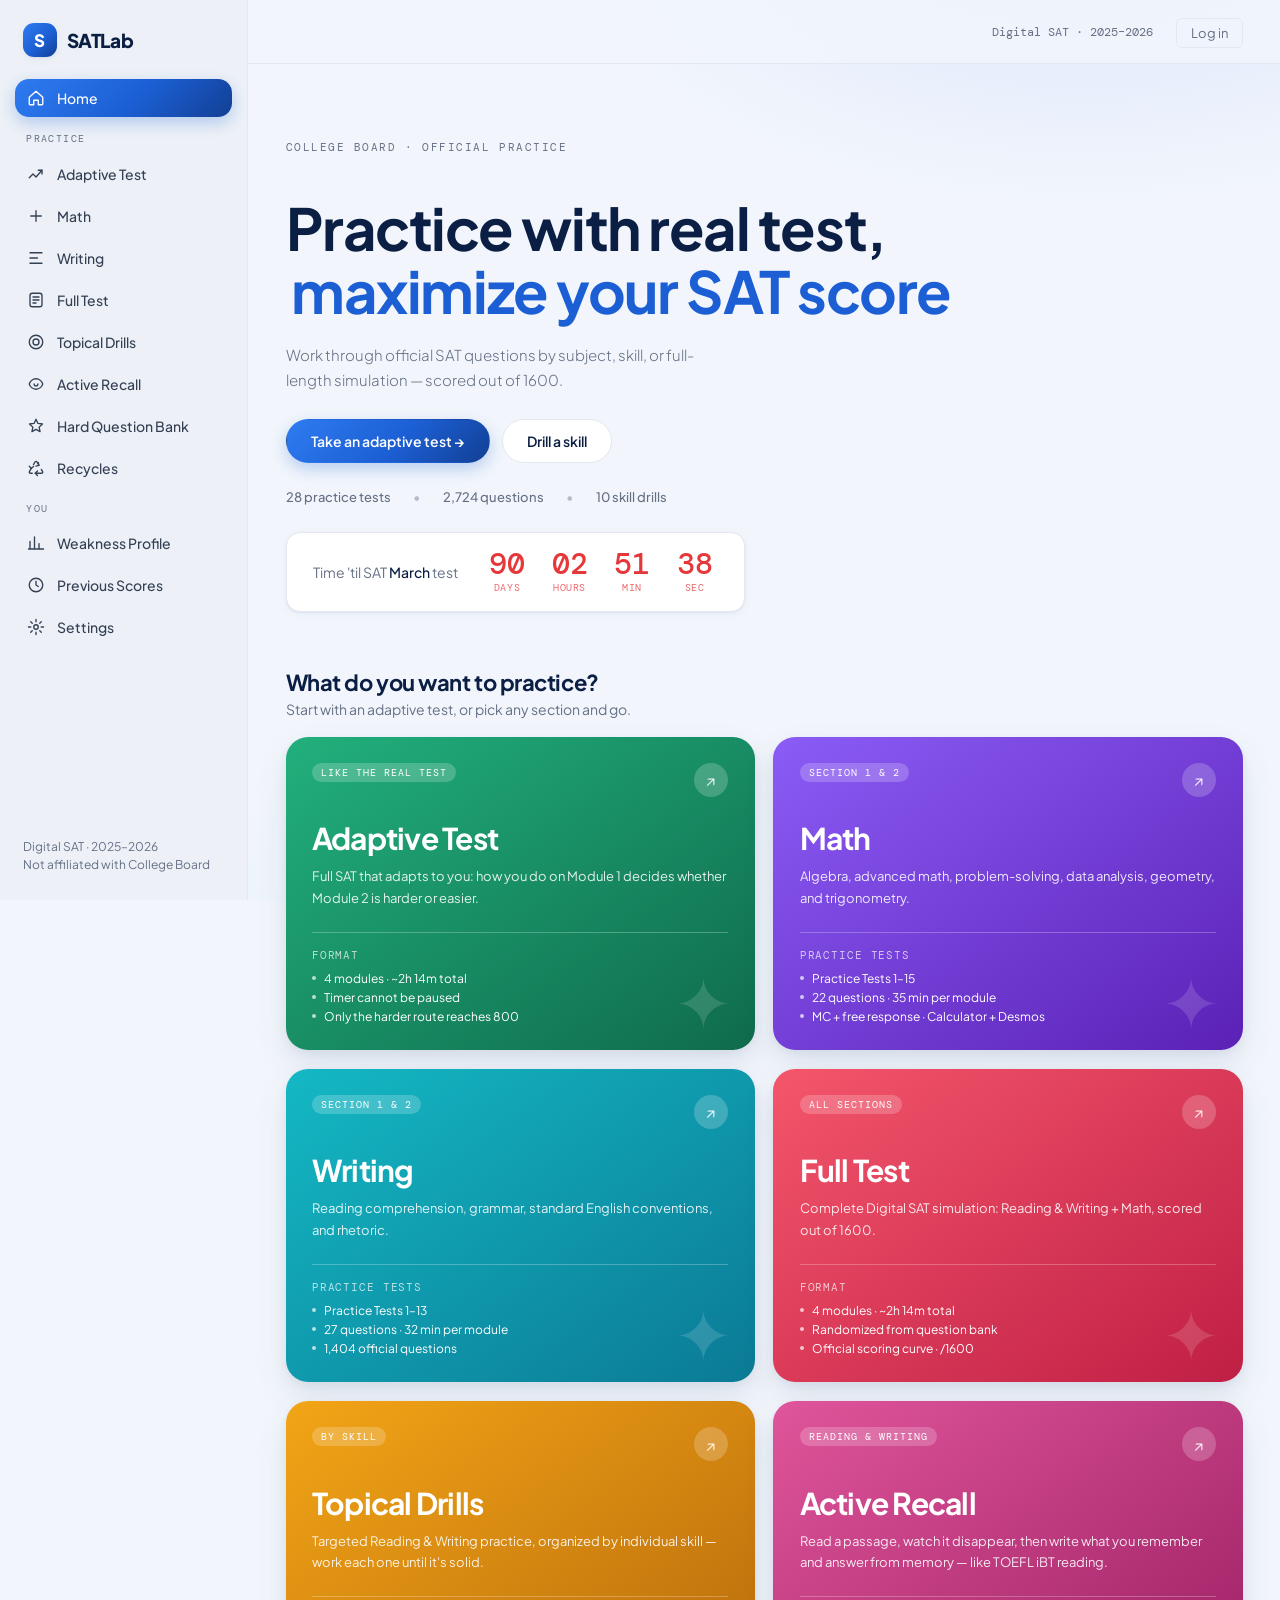
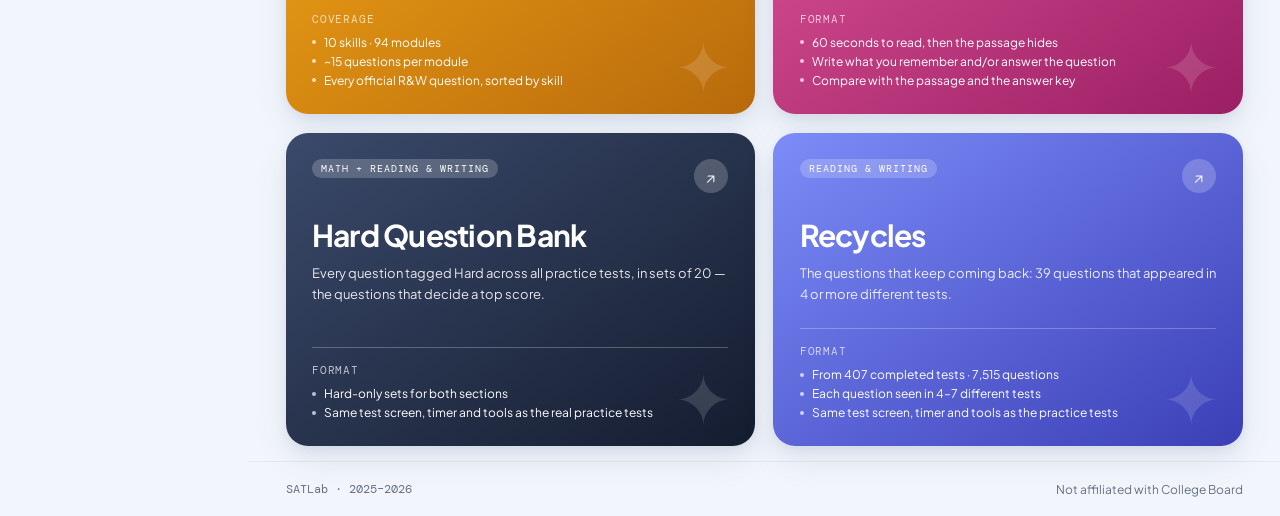
==== index.html @ c84bef6d "Repair damaged Reading & Writing questions in the question banks An audit of all 1,404 questions in " ====
<!DOCTYPE html>
<html lang="en">
<head>
  <meta charset="UTF-8" />
  <script>(function(){try{var t=localStorage.getItem('sat-theme');if(t==='dark')document.documentElement.setAttribute('data-theme','dark');}catch(e){}})();</script>
  <!-- Google tag (gtag.js) -->
  <script async src="https://www.googletagmanager.com/gtag/js?id=G-TMX8HFTQVZ"></script>
  <script>
    window.dataLayer = window.dataLayer || [];
    function gtag(){dataLayer.push(arguments);}
    gtag('js', new Date());
    gtag('config', 'G-TMX8HFTQVZ');
  </script>
  <meta name="viewport" content="width=device-width, initial-scale=1.0" />
  <title>SATLab</title>
  <link rel="preconnect" href="https://fonts.googleapis.com" />
  <link href="https://fonts.googleapis.com/css2?family=Source+Serif+4:opsz,wght@8..60,300;400&family=DM+Mono:wght@400;500&family=DM+Sans:wght@300;400;500&display=swap" rel="stylesheet" />
  <style>
    *, *::before, *::after { box-sizing: border-box; margin: 0; padding: 0; }
    :root { --black:#111111; --gray-dark:#3A3A3A; --gray-mid:#767676; --gray-light:#C4C4C4; --gray-border:#DCDCDC; --gray-bg:#F5F5F5; --white:#f2f2f2; }
    :root[data-theme="dark"] { --black:#EDEDED; --gray-dark:#C7C7C7; --gray-mid:#9A9A9A; --gray-light:#5A5A5A; --gray-border:#333333; --gray-bg:#1B1B1B; --white:#121212; }
    html, body { font-family:'DM Sans',sans-serif; background:var(--white); color:var(--black); min-height:100vh; font-size:15px; -webkit-font-smoothing:antialiased; transition:background .2s ease,color .2s ease; }
    .page { display:none; min-height:100vh; flex-direction:column; }
    .page.active { display:flex; animation:fadeIn .22s ease; }
    @keyframes fadeIn { from{opacity:0;transform:translateY(7px)} to{opacity:1;transform:translateY(0)} }

    .site-header { display:flex; align-items:center; justify-content:space-between; padding:0 2.5rem; height:56px; border-bottom:1px solid var(--gray-border); background:var(--white); position:sticky; top:0; z-index:100; }
    .logo { font-family:'DM Mono',monospace; font-size:14px; font-weight:500; letter-spacing:.06em; color:var(--black); text-transform:uppercase; cursor:pointer; }
    .hdr-right { display:flex; align-items:center; gap:1.5rem; }
    .breadcrumb { font-size:13px; color:var(--gray-mid); display:flex; align-items:center; gap:8px; }
    .breadcrumb .sep { color:var(--gray-light); }
    .breadcrumb .crumb { cursor:pointer; transition:color .15s; }
    .breadcrumb .crumb:hover { color:var(--black); }
    .breadcrumb .cur { color:var(--black); font-weight:500; }
    .back-btn { font-size:13px; color:var(--gray-mid); background:none; border:1px solid var(--gray-border); border-radius:6px; padding:6px 14px; cursor:pointer; font-family:'DM Sans',sans-serif; transition:color .15s,border-color .15s; }
    .back-btn:hover { color:var(--black); border-color:var(--black); }
    .settings-btn { width:32px; height:32px; display:flex; align-items:center; justify-content:center; background:none; border:1px solid var(--gray-border); border-radius:6px; cursor:pointer; color:var(--gray-mid); transition:color .15s,border-color .15s; padding:0; }
    .settings-btn:hover { color:var(--black); border-color:var(--black); }
    .settings-btn svg { width:16px; height:16px; display:block; }

    .home-hero { padding:5rem 2.5rem 4rem; max-width:860px; margin:0 auto; width:100%; }
    .hero-label { font-family:'DM Mono',monospace; font-size:11px; letter-spacing:.14em; text-transform:uppercase; color:var(--gray-mid); margin-bottom:1.5rem; }
    .hero-title { font-family:'Source Serif 4',serif; font-size:clamp(38px,5vw,58px); font-weight:300; line-height:1.12; color:var(--black); margin-bottom:1.25rem; }
    .hero-sub { font-size:15px; color:var(--gray-mid); max-width:420px; line-height:1.7; font-weight:300; }
    .countdown-widget { display:inline-flex; align-items:center; gap:1.5rem; margin-top:1.5rem; padding:.9rem 1.5rem; border:1px solid var(--gray-border); border-radius:8px; background:var(--gray-bg); flex-wrap:wrap; }
    .countdown-label { font-size:13px; color:var(--gray-mid); }
    .countdown-label strong { color:var(--black); font-weight:500; }
    .countdown-nums { display:flex; gap:1.1rem; font-family:'DM Mono',monospace; }
    .countdown-unit { text-align:center; min-width:34px; }
    .countdown-unit .val { font-size:22px; font-weight:500; color:var(--black); line-height:1; }
    .countdown-unit .lbl { font-size:9px; color:var(--gray-mid); text-transform:uppercase; letter-spacing:.06em; margin-top:2px; }
    @media (max-width:600px) {
      .countdown-widget { gap:1rem; padding:.75rem 1rem; }
      .countdown-nums { gap:.7rem; }
      .countdown-unit .val { font-size:18px; }
    }

    /* ── Practice recommendation pop-up ── */
    .reco-popup {
      position: fixed; bottom: 1.5rem; right: 1.5rem; max-width: 320px;
      background: var(--white); border: 1px solid var(--gray-border); border-radius: 10px;
      box-shadow: 0 8px 28px rgba(0,0,0,0.14); padding: 1.1rem 1.2rem 1.15rem;
      z-index: 500; opacity: 0; transform: translateY(16px); pointer-events: none;
      transition: opacity .25s ease, transform .25s ease;
    }
    .reco-popup.show { opacity: 1; transform: translateY(0); pointer-events: auto; }
    .reco-top { display: flex; align-items: flex-start; justify-content: space-between; gap: .5rem; margin-bottom: .6rem; }
    .reco-eyebrow { font-family: 'DM Mono', monospace; font-size: 10px; letter-spacing: .08em; text-transform: uppercase; color: var(--black); font-weight: 500; }
    .reco-close { background: none; border: none; color: var(--gray-mid); font-size: 16px; cursor: pointer; line-height: 1; padding: 2px; margin: -2px -2px 0 0; }
    .reco-close:hover { color: var(--black); }
    .reco-skill { font-size: 15px; font-weight: 500; color: var(--black); margin-bottom: .3rem; }
    .reco-reason { font-size: 12.5px; color: var(--gray-mid); line-height: 1.55; margin-bottom: .9rem; }
    .reco-cta { display: inline-block; width: 100%; text-align: center; background: var(--black); color: #fff; text-decoration: none; font-size: 13px; font-weight: 500; padding: 8px 0; border-radius: 6px; transition: background .15s; }
    .reco-cta:hover { background: var(--gray-dark); }
    @media (max-width: 600px) {
      .reco-popup { left: 1rem; right: 1rem; bottom: 1rem; max-width: none; }
    }
    .divider { border:none; border-top:1px solid var(--gray-border); margin:0 2.5rem; }
    .subject-row { max-width:860px; margin:0 auto; width:100%; padding:3rem 2.5rem; display:grid; grid-template-columns:1fr 1fr; gap:1.5rem; }
    .subject-card { border:1px solid var(--gray-border); border-radius:4px; padding:2rem 1.75rem; cursor:pointer; transition:border-color .2s,background .2s,transform .2s; }
    .subject-card:hover { border-color:var(--black); background:var(--gray-bg); transform:translateY(-2px); }
    .card-top { display:flex; align-items:flex-start; justify-content:space-between; margin-bottom:1.5rem; }
    .card-tag { font-family:'DM Mono',monospace; font-size:10px; letter-spacing:.1em; text-transform:uppercase; color:var(--gray-mid); border:1px solid var(--gray-border); border-radius:2px; padding:3px 9px; }
    .card-arrow { font-size:18px; color:var(--gray-light); transition:color .2s,transform .2s; }
    .subject-card:hover .card-arrow { color:var(--black); transform:translate(2px,-2px); }
    .card-title { font-family:'Source Serif 4',serif; font-size:28px; font-weight:400; color:var(--black); margin-bottom:.6rem; }
    .card-desc { font-size:13px; color:var(--gray-mid); line-height:1.65; margin-bottom:1.5rem; font-weight:300; }
    .card-tests { border-top:1px solid var(--gray-border); padding-top:1rem; }
    .card-tests-lbl { font-size:11px; color:var(--gray-mid); text-transform:uppercase; letter-spacing:.08em; margin-bottom:.6rem; font-family:'DM Mono',monospace; }
    .card-test-list { display:flex; flex-direction:column; gap:4px; }
    .card-test-item { font-size:12px; color:var(--gray-dark); display:flex; align-items:center; gap:8px; }
    .card-test-item::before { content:''; display:block; width:4px; height:4px; border-radius:50%; background:var(--gray-light); flex-shrink:0; }
    .home-stats { max-width:860px; margin:0 auto; width:100%; padding:2rem 2.5rem 4rem; display:flex; gap:3rem; flex-wrap:wrap; }
    .stat-item { display:flex; flex-direction:column; gap:3px; }
    .stat-num { font-family:'Source Serif 4',serif; font-size:28px; font-weight:300; }
    .stat-lbl { font-size:12px; color:var(--gray-mid); font-family:'DM Mono',monospace; text-transform:uppercase; letter-spacing:.06em; }

    .subj-hero { padding:3rem 2.5rem 2.5rem; max-width:860px; margin:0 auto; width:100%; border-bottom:1px solid var(--gray-border); }
    .subj-label { font-family:'DM Mono',monospace; font-size:11px; letter-spacing:.14em; text-transform:uppercase; color:var(--gray-mid); margin-bottom:.75rem; }
    .subj-title { font-family:'Source Serif 4',serif; font-size:42px; font-weight:300; color:var(--black); margin-bottom:.5rem; }
    .subj-meta { font-size:13px; color:var(--gray-mid); font-weight:300; }
    .tests-section { max-width:860px; margin:0 auto; width:100%; padding:2.5rem; flex:1; }
    .sec-label { font-family:'DM Mono',monospace; font-size:11px; letter-spacing:.12em; text-transform:uppercase; color:var(--gray-mid); margin-bottom:1.25rem; display:flex; align-items:center; gap:12px; }
    .sec-label::after { content:''; flex:1; height:1px; background:var(--gray-border); }
    .tests-list { display:flex; flex-direction:column; }
    .test-row { display:flex; align-items:center; padding:1.1rem 0; border-bottom:1px solid var(--gray-border); cursor:pointer; transition:background .15s,padding .15s; }
    .test-row:first-child { border-top:1px solid var(--gray-border); }
    .test-row:hover { background:var(--gray-bg); padding-left:12px; padding-right:12px; margin:0 -12px; }
    .test-row.disabled { cursor:default; opacity:.6; }
    .test-row.disabled:hover { background:none; padding-left:0; padding-right:0; margin:0; }
    .test-idx { font-family:'DM Mono',monospace; font-size:11px; color:var(--gray-light); width:36px; flex-shrink:0; }
    .test-info { flex:1; }
    .test-name { font-size:15px; font-weight:500; color:var(--black); margin-bottom:2px; }
    .test-name.muted { color:var(--gray-mid); }
    .test-detail { font-size:12px; color:var(--gray-mid); font-weight:300; }
    .test-right { display:flex; align-items:center; gap:1.5rem; }
    .badge { font-family:'DM Mono',monospace; font-size:10px; letter-spacing:.08em; text-transform:uppercase; padding:3px 9px; border-radius:2px; border:1px solid; white-space:nowrap; }
    .badge-avail { border-color:var(--black); color:var(--black); }
    .badge-soon { border-color:var(--gray-border); color:var(--gray-mid); }
    .test-arrow { color:var(--gray-light); font-size:16px; transition:color .15s,transform .15s; }
    .test-row:hover .test-arrow { color:var(--black); transform:translateX(3px); }

    .mod-hero { padding:3rem 2.5rem 2.5rem; max-width:860px; margin:0 auto; width:100%; border-bottom:1px solid var(--gray-border); }
    .mod-hero-label { font-family:'DM Mono',monospace; font-size:11px; letter-spacing:.14em; text-transform:uppercase; color:var(--gray-mid); margin-bottom:.5rem; }
    .mod-hero-title { font-family:'Source Serif 4',serif; font-size:36px; font-weight:300; margin-bottom:.4rem; }
    .mod-hero-sub { font-size:13px; color:var(--gray-mid); font-weight:300; }
    .mod-section { max-width:860px; margin:0 auto; width:100%; padding:2.5rem; flex:1; }
    .mod-group-label { font-family:'DM Mono',monospace; font-size:11px; letter-spacing:.12em; text-transform:uppercase; color:var(--gray-mid); margin-bottom:1rem; display:flex; align-items:center; gap:12px; }
    .mod-group-label::after { content:''; flex:1; height:1px; background:var(--gray-border); }
    .mod-grid { display:grid; grid-template-columns:1fr 1fr; gap:1rem; margin-bottom:2.5rem; }
    .mod-card { border:1px solid var(--gray-border); border-radius:4px; padding:1.5rem; cursor:pointer; transition:border-color .2s,background .2s,transform .15s; display:flex; flex-direction:column; gap:.75rem; }
    .mod-card:hover { border-color:var(--black); background:var(--gray-bg); transform:translateY(-2px); }
    .mod-card-top { display:flex; align-items:center; justify-content:space-between; }
    .mod-tag { font-family:'DM Mono',monospace; font-size:10px; letter-spacing:.1em; text-transform:uppercase; color:var(--gray-mid); border:1px solid var(--gray-border); border-radius:2px; padding:2px 8px; }
    .mod-arrow { color:var(--gray-light); font-size:16px; transition:color .2s,transform .2s; }
    .mod-card:hover .mod-arrow { color:var(--black); transform:translate(2px,-2px); }
    .mod-card-name { font-family:'Source Serif 4',serif; font-size:20px; font-weight:400; }
    .mod-card-detail { font-size:12px; color:var(--gray-mid); font-weight:300; }
    .chips { display:flex; flex-wrap:wrap; gap:4px; }
    .chip { font-size:10px; font-family:'DM Mono',monospace; color:var(--gray-mid); border:1px solid var(--gray-border); border-radius:2px; padding:2px 6px; }

    .site-footer { border-top:1px solid var(--gray-border); padding:1.25rem 2.5rem; display:flex; align-items:center; justify-content:space-between; margin-top:auto; }
    .footer-copy { font-size:12px; color:var(--gray-light); font-family:'DM Mono',monospace; }
    .footer-note { font-size:12px; color:var(--gray-mid); }

    @media (max-width:600px) {
      .subject-row, .mod-grid { grid-template-columns:1fr; }
      .site-header,.home-hero,.subj-hero,.tests-section,.home-stats,.mod-hero,.mod-section { padding-left:1.25rem; padding-right:1.25rem; }
      .divider { margin:0 1.25rem; }
      .breadcrumb { display:none; }
    }
    /* Hard Question Bank section */
    .hb-stats { display:flex; gap:10px; flex-wrap:wrap; margin-top:1.25rem; }
    .hb-stats span { font-size:13px; padding:7px 14px; border-radius:999px; background:var(--card); border:1px solid var(--gray-border); }
    .hb-stats b { color:#e5383b; }
    #hard a.test-row { text-decoration:none; color:inherit; }
    #hard .sec-label, #recall .sec-label, #recycles .sec-label { margin-top:1.75rem; }
    #recycles .sec-label:first-child { margin-top:0; }
    .rc-count { font-family:'DM Mono',monospace; font-size:11px; padding:3px 10px; border-radius:999px; background:var(--gold-soft); color:var(--gold-deep); white-space:nowrap; }
    #recall .sec-label:first-child { margin-top:0; }
    #hard .sec-label:first-child { margin-top:0; }
    .hb-fade { animation:fadeIn .22s ease; }
    .badge-hard { font-family:'DM Mono',monospace; font-size:10px; letter-spacing:.08em; text-transform:uppercase; padding:3px 10px; border-radius:999px; background:rgba(229,56,59,.12); color:#c1272d; white-space:nowrap; }
    .hb-chips { display:flex; flex-wrap:wrap; gap:8px; margin:-.25rem 0 1rem; }
    .hb-chip { font:500 13px 'Plus Jakarta Sans',sans-serif; padding:7px 14px; border-radius:999px; border:1px solid var(--gray-border); background:var(--card); color:var(--gray-dark); cursor:pointer; transition:all .15s; }
    .hb-chip span { font-family:'DM Mono',monospace; font-size:11px; color:var(--gray-mid); margin-left:4px; }
    .hb-chip:hover { border-color:var(--gold-2); }
    .hb-chip.on { background:var(--gold-grad); border-color:transparent; color:#fff; }
    .hb-chip.on span { color:rgba(255,255,255,.8); }
    .hb-notice { padding:1.25rem 1.5rem; border-radius:16px; background:var(--card); border:1px dashed var(--gray-border); color:var(--gray-mid); font-size:14px; line-height:1.6; }
    @media (max-width:600px) { .badge-hard { display:none; } }
  </style>
  <link href="https://fonts.googleapis.com/css2?family=Plus+Jakarta+Sans:wght@400;500;600;700;800&display=swap" rel="stylesheet" />
  <link rel="stylesheet" href="theme.css?v=4" />
  <link rel="stylesheet" href="home.css?v=3" />
</head>
<body>

<aside class="sidebar" aria-label="Main navigation">
  <div class="sb-brand" onclick="show('home')"><i>S</i>SATLab</div>
  <nav class="sb-nav">
    <button class="sb-link active" data-nav="home" onclick="show('home')"><svg viewBox="0 0 24 24"><path d="M3 11l9-8 9 8v9a1 1 0 0 1-1 1h-5v-6H9v6H4a1 1 0 0 1-1-1z"/></svg>Home</button>
    <div class="sb-label">Practice</div>
    <button class="sb-link" data-nav="adaptive" onclick="show('adaptive')"><svg viewBox="0 0 24 24"><path d="M3 17l5-5 4 4 8-9"/><path d="M15 7h5v5"/></svg>Adaptive Test</button>
    <button class="sb-link" data-nav="math" onclick="show('math')"><svg viewBox="0 0 24 24"><path d="M5 12h14M12 5v14"/></svg>Math</button>
    <button class="sb-link" data-nav="english" onclick="show('english')"><svg viewBox="0 0 24 24"><path d="M4 5h16M4 12h10M4 19h16"/></svg>Writing</button>
    <button class="sb-link" data-nav="fulltests" onclick="show('fulltests')"><svg viewBox="0 0 24 24"><rect x="4" y="3" width="16" height="18" rx="3"/><path d="M8 8h8M8 12h8M8 16h4"/></svg>Full Test</button>
    <button class="sb-link" data-nav="drills" onclick="show('drills')"><svg viewBox="0 0 24 24"><circle cx="12" cy="12" r="9"/><circle cx="12" cy="12" r="4"/></svg>Topical Drills</button>
    <button class="sb-link" data-nav="recall" onclick="show('recall')"><svg viewBox="0 0 24 24"><path d="M12 5c-4.5 0-8 3.6-9 7 1 3.4 4.5 7 9 7s8-3.6 9-7c-1-3.4-4.5-7-9-7z"/><path d="M9.5 12a2.5 2.5 0 1 0 5 0"/></svg>Active Recall</button>
    <button class="sb-link" data-nav="hard" onclick="show('hard')"><svg viewBox="0 0 24 24"><path d="M12 3l2.6 5.6 6.1.7-4.5 4.2 1.2 6L12 16.6 6.6 19.5l1.2-6L3.3 9.3l6.1-.7z"/></svg>Hard Question Bank</button>
    <button class="sb-link" data-nav="recycles" onclick="show('recycles')"><svg viewBox="0 0 24 24"><path d="M7 19H4.5a1.5 1.5 0 0 1-1.3-2.25L5.6 12.6"/><path d="M11 19h8.5a1.5 1.5 0 0 0 1.3-2.25l-1.7-2.95"/><path d="M14 16l-3 3 3 3"/><path d="M8.6 7.5 10.7 4a1.5 1.5 0 0 1 2.6 0l2.6 4.5"/><path d="M15 4.6l.9 4-4 .9"/><path d="M3 9.5l2.6 3.1 3.1-2.6"/></svg>Recycles</button>
    <div class="sb-label">You</div>
    <button class="sb-link" onclick="window.location.href='weakness.html'"><svg viewBox="0 0 24 24"><path d="M4 20V10M10 20V4M16 20v-7M22 20H2"/></svg>Weakness Profile</button>
    <button class="sb-link" onclick="window.location.href='previous-scores.html'"><svg viewBox="0 0 24 24"><circle cx="12" cy="12" r="9"/><path d="M12 7v5l3 2"/></svg>Previous Scores</button>
    <button class="sb-link" onclick="window.location.href='settings.html'"><svg viewBox="0 0 24 24"><circle cx="12" cy="12" r="3"/><path d="M12 2v3M12 19v3M2 12h3M19 12h3M5 5l2 2M17 17l2 2M19 5l-2 2M7 17l-2 2"/></svg>Settings</button>
  </nav>
  <div class="sb-foot">Digital SAT · 2025–2026<br>Not affiliated with College Board</div>
</aside>

<!-- HOME -->
<div id="home" class="page active">
  <header class="site-header">
    <div class="logo" onclick="show('home')">SATLab</div>
    <div class="hdr-right">
      <span style="font-size:12px;color:var(--gray-mid);font-family:'DM Mono',monospace">Digital SAT · 2025–2026</span>
      <span id="account-status"></span>
      <button class="back-btn" onclick="window.location.href='weakness.html'">Weakness Profile</button>
      <button class="back-btn" onclick="window.location.href='previous-scores.html'">Previous Scores</button>
      <button class="settings-btn" onclick="window.location.href='settings.html'" title="Settings" aria-label="Settings">
        <svg viewBox="0 0 24 24" fill="none" stroke="currentColor" stroke-width="1.8" stroke-linecap="round" stroke-linejoin="round"><circle cx="12" cy="12" r="3"></circle><path d="M19.4 15a1.65 1.65 0 0 0 .33 1.82l.06.06a2 2 0 1 1-2.83 2.83l-.06-.06a1.65 1.65 0 0 0-1.82-.33 1.65 1.65 0 0 0-1 1.51V21a2 2 0 0 1-4 0v-.09A1.65 1.65 0 0 0 9 19.4a1.65 1.65 0 0 0-1.82.33l-.06.06a2 2 0 1 1-2.83-2.83l.06-.06a1.65 1.65 0 0 0 .33-1.82 1.65 1.65 0 0 0-1.51-1H3a2 2 0 0 1 0-4h.09A1.65 1.65 0 0 0 4.6 9a1.65 1.65 0 0 0-.33-1.82l-.06-.06a2 2 0 1 1 2.83-2.83l.06.06A1.65 1.65 0 0 0 9 4.6a1.65 1.65 0 0 0 1-1.51V3a2 2 0 0 1 4 0v.09a1.65 1.65 0 0 0 1 1.51 1.65 1.65 0 0 0 1.82-.33l.06-.06a2 2 0 1 1 2.83 2.83l-.06.06A1.65 1.65 0 0 0 19.4 9a1.65 1.65 0 0 0 1.51 1H21a2 2 0 0 1 0 4h-.09a1.65 1.65 0 0 0-1.51 1z"></path></svg>
      </button>
    </div>
  </header>
  <div class="home-hero">
    <div class="hero-card">
      <div class="hero-copy">
        <div class="hero-label">College Board · Official Practice</div>
        <h1 class="hero-title">Practice with real test,<br><mark>maximize your SAT score</mark></h1>
        <p class="hero-sub">Work through official SAT questions by subject, skill, or full-length simulation — scored out of 1600.</p>
        <div class="hero-cta">
          <button class="btn-primary hero-btn" onclick="show('adaptive')">Take an adaptive test →</button>
          <button class="hero-btn ghost" onclick="show('drills')">Drill a skill</button>
        </div>
        <div class="hero-pills">
          <span>28 practice tests</span><span>2,724 questions</span><span>10 skill drills</span>
        </div>
      </div>
      <div class="countdown-widget" id="countdown-widget">
        <div class="countdown-label">Time 'til SAT <strong id="cd-month">—</strong> test</div>
        <div class="countdown-nums">
          <div class="countdown-unit"><div class="val" id="cd-days">--</div><div class="lbl">Days</div></div>
          <div class="countdown-unit"><div class="val" id="cd-hours">--</div><div class="lbl">Hours</div></div>
          <div class="countdown-unit"><div class="val" id="cd-mins">--</div><div class="lbl">Min</div></div>
          <div class="countdown-unit"><div class="val" id="cd-secs">--</div><div class="lbl">Sec</div></div>
        </div>
      </div>
    </div>
  </div>
  <div class="section-head"><h2>What do you want to practice?</h2><p>Start with an adaptive test, or pick any section and go.</p></div>
  <div class="subject-row">
    <div class="subject-card c-adapt" onclick="show('adaptive')">
      <div class="card-top"><div class="card-tag">Like the Real Test</div><div class="card-arrow">↗</div></div>
      <div class="card-title">Adaptive Test</div>
      <div class="card-desc">Full SAT that adapts to you: how you do on Module 1 decides whether Module 2 is harder or easier.</div>
      <div class="card-tests">
        <div class="card-tests-lbl">Format</div>
        <div class="card-test-list">
          <div class="card-test-item">4 modules · ~2h 14m total</div>
          <div class="card-test-item">Timer cannot be paused</div>
          <div class="card-test-item">Only the harder route reaches 800</div>
        </div>
      </div>
    </div>
    <div class="subject-card c-math" onclick="show('math')">
      <div class="card-top"><div class="card-tag">Section 1 &amp; 2</div><div class="card-arrow">↗</div></div>
      <div class="card-title">Math</div>
      <div class="card-desc">Algebra, advanced math, problem-solving, data analysis, geometry, and trigonometry.</div>
      <div class="card-tests">
        <div class="card-tests-lbl">Practice tests</div>
        <div class="card-test-list">
          <div class="card-test-item">Practice Tests 1–15</div>
          <div class="card-test-item">22 questions · 35 min per module</div>
          <div class="card-test-item">MC + free response · Calculator + Desmos</div>
        </div>
      </div>
    </div>
    <div class="subject-card c-eng" onclick="show('english')">
      <div class="card-top"><div class="card-tag">Section 1 &amp; 2</div><div class="card-arrow">↗</div></div>
      <div class="card-title">Writing</div>
      <div class="card-desc">Reading comprehension, grammar, standard English conventions, and rhetoric.</div>
      <div class="card-tests">
        <div class="card-tests-lbl">Practice tests</div>
        <div class="card-test-list">
          <div class="card-test-item">Practice Tests 1–13</div>
          <div class="card-test-item">27 questions · 32 min per module</div>
          <div class="card-test-item">1,404 official questions</div>
        </div>
      </div>
    </div>
    <div class="subject-card c-full" onclick="show('fulltests')">
      <div class="card-top"><div class="card-tag">All Sections</div><div class="card-arrow">↗</div></div>
      <div class="card-title">Full Test</div>
      <div class="card-desc">Complete Digital SAT simulation: Reading &amp; Writing + Math, scored out of 1600.</div>
      <div class="card-tests">
        <div class="card-tests-lbl">Format</div>
        <div class="card-test-list">
          <div class="card-test-item">4 modules · ~2h 14m total</div>
          <div class="card-test-item">Randomized from question bank</div>
          <div class="card-test-item">Official scoring curve · /1600</div>
        </div>
      </div>
    </div>
    <div class="subject-card c-drill" onclick="show('drills')">
      <div class="card-top"><div class="card-tag">By Skill</div><div class="card-arrow">↗</div></div>
      <div class="card-title">Topical Drills</div>
      <div class="card-desc">Targeted Reading &amp; Writing practice, organized by individual skill — work each one until it's solid.</div>
      <div class="card-tests">
        <div class="card-tests-lbl">Coverage</div>
        <div class="card-test-list">
          <div class="card-test-item">10 skills · 94 modules</div>
          <div class="card-test-item">~15 questions per module</div>
          <div class="card-test-item">Every official R&amp;W question, sorted by skill</div>
        </div>
      </div>
    </div>
    <div class="subject-card c-recall" onclick="show('recall')">
      <div class="card-top"><div class="card-tag">Reading &amp; Writing</div><div class="card-arrow">↗</div></div>
      <div class="card-title">Active Recall</div>
      <div class="card-desc">Read a passage, watch it disappear, then write what you remember and answer from memory — like TOEFL iBT reading.</div>
      <div class="card-tests">
        <div class="card-tests-lbl">Format</div>
        <div class="card-test-list">
          <div class="card-test-item">60 seconds to read, then the passage hides</div>
          <div class="card-test-item">Write what you remember and/or answer the question</div>
          <div class="card-test-item">Compare with the passage and the answer key</div>
        </div>
      </div>
    </div>
    <div class="subject-card c-hard" onclick="show('hard')">
      <div class="card-top"><div class="card-tag">Math + Reading &amp; Writing</div><div class="card-arrow">↗</div></div>
      <div class="card-title">Hard Question Bank</div>
      <div class="card-desc">Every question tagged Hard across all practice tests, in sets of 20 — the questions that decide a top score.</div>
      <div class="card-tests">
        <div class="card-tests-lbl">Format</div>
        <div class="card-test-list">
          <div class="card-test-item">Hard-only sets for both sections</div>
          <div class="card-test-item">Same test screen, timer and tools as the real practice tests</div>
        </div>
      </div>
    </div>
    <div class="subject-card c-recycle" onclick="show('recycles')">
      <div class="card-top"><div class="card-tag">Reading &amp; Writing</div><div class="card-arrow">↗</div></div>
      <div class="card-title">Recycles</div>
      <div class="card-desc">The questions that keep coming back: 39 questions that appeared in 4 or more different tests.</div>
      <div class="card-tests">
        <div class="card-tests-lbl">Format</div>
        <div class="card-test-list">
          <div class="card-test-item">From 407 completed tests · 7,515 questions</div>
          <div class="card-test-item">Each question seen in 4–7 different tests</div>
          <div class="card-test-item">Same test screen, timer and tools as the practice tests</div>
        </div>
      </div>
    </div>
  </div>
  <div class="home-stats">
    <div class="stat-item"><div class="stat-num">28</div><div class="stat-lbl">Practice Tests</div></div>
    <div class="stat-item"><div class="stat-num">10</div><div class="stat-lbl">Skill Drills</div></div>
    <div class="stat-item"><div class="stat-num">2,724</div><div class="stat-lbl">Total Questions</div></div>
    <div class="stat-item"><div class="stat-num">800</div><div class="stat-lbl">Max Score / Section</div></div>
  </div>
  <footer class="site-footer"><div class="footer-copy">SATLab · 2025–2026</div><div class="footer-note">Not affiliated with College Board</div></footer>
</div>

<!-- MATH -->
<div id="math" class="page">
  <header class="site-header">
    <div class="logo" onclick="show('home')">SATLab</div>
    <div class="hdr-right">
      <div class="breadcrumb"><span class="crumb" onclick="show('home')">Home</span><span class="sep">/</span><span class="cur">Math</span></div>
      <button class="back-btn" onclick="show('home')">← Back</button>
    </div>
  </header>
  <div class="subj-hero">
    <div class="subj-label">SAT · Mathematics</div>
    <div class="subj-title">Math</div>
    <div class="subj-meta">Module 1 &amp; 2 · Algebra, Advanced Math, Problem-Solving &amp; Data Analysis, Geometry &amp; Trig · 22 questions · 35 min · MC + Free Response</div>
  </div>
  <div class="tests-section">
    <div class="sec-label">Available practice tests</div>
    <div class="tests-list" id="math-list"></div>
  </div>
  <footer class="site-footer"><div class="footer-copy">SATLab · 2025–2026</div><div class="footer-note">Not affiliated with College Board</div></footer>
</div>

<!-- FULL-LENGTH TESTS -->
<div id="fulltests" class="page">
  <header class="site-header">
    <div class="logo" onclick="show('home')">SATLab</div>
    <div class="hdr-right">
      <div class="breadcrumb"><span class="crumb" onclick="show('home')">Home</span><span class="sep">/</span><span class="cur">Full Test</span></div>
      <button class="back-btn" onclick="show('home')">← Back</button>
    </div>
  </header>
  <div class="subj-hero">
    <div class="subj-label">SAT · Full-Length Practice</div>
    <div class="subj-title">Full Test</div>
    <div class="subj-meta">Reading &amp; Writing (Module 1 &amp; 2) + Math (Module 1 &amp; 2) · Randomized questions · Scored out of 1600</div>
  </div>
  <div class="tests-section">
    <div class="sec-label">Available full-length tests</div>
    <div class="tests-list" id="full-list"></div>
  </div>
  <footer class="site-footer"><div class="footer-copy">SATLab · 2025–2026</div><div class="footer-note">Not affiliated with College Board</div></footer>
</div>

<!-- ADAPTIVE -->
<div id="adaptive" class="page">
  <header class="site-header">
    <div class="logo" onclick="show('home')">SATLab</div>
    <div class="hdr-right">
      <div class="breadcrumb"><span class="crumb" onclick="show('home')">Home</span><span class="sep">/</span><span class="cur">Adaptive Test</span></div>
      <button class="back-btn" onclick="show('home')">← Back</button>
    </div>
  </header>
  <div class="subj-hero">
    <div class="subj-label">SAT · Adaptive Practice</div>
    <div class="subj-title">Adaptive Test</div>
    <div class="subj-meta">Works like the real Digital SAT: your Module 1 result decides whether Module 2 is harder or easier · Timer cannot be paused · Scored out of 1600</div>
  </div>
  <div class="tests-section">
    <div class="sec-label">Available adaptive tests</div>
    <div class="tests-list" id="adaptive-list"></div>
  </div>
  <footer class="site-footer"><div class="footer-copy">SATLab · 2025–2026</div><div class="footer-note">Not affiliated with College Board</div></footer>
</div>

<!-- ACTIVE RECALL -->
<div id="recall" class="page">
  <header class="site-header">
    <div class="logo" onclick="show('home')">SATLab</div>
    <div class="hdr-right">
      <div class="breadcrumb"><span class="crumb" onclick="show('home')">Home</span><span class="sep">/</span><span class="cur">Active Recall</span></div>
      <button class="back-btn" onclick="show('home')">← Back</button>
    </div>
  </header>
  <div class="subj-hero">
    <div class="subj-label">SAT · Reading &amp; Writing Memory Training</div>
    <div class="subj-title">Active Recall</div>
    <div class="subj-meta">Read each passage for 60 seconds. Then it disappears: write what you remember and answer the question from memory, then compare with the original. Builds the habit of really taking in what you read.</div>
  </div>
  <div class="tests-section" id="recall-sets"></div>
  <footer class="site-footer"><div class="footer-copy">SATLab · 2025–2026</div><div class="footer-note">Not affiliated with College Board</div></footer>
</div>

<!-- HARD QUESTION BANK -->
<div id="hard" class="page">
  <header class="site-header">
    <div class="logo" onclick="show('home')">SATLab</div>
    <div class="hdr-right">
      <div class="breadcrumb"><span class="crumb" onclick="show('home')">Home</span><span class="sep">/</span><span class="cur">Hard Question Bank</span></div>
      <button class="back-btn" onclick="show('home')">← Back</button>
    </div>
  </header>
  <div class="subj-hero">
    <div class="subj-label">SAT · Math &amp; Reading and Writing</div>
    <div class="subj-title">Hard Question Bank</div>
    <div class="subj-meta">Every question tagged <b>Hard</b> across all practice tests, gathered into sets of 20. These are the questions that separate a 1400 from a 1550 — work through them to maximize your score.</div>
    <div class="hb-stats" id="hb-stats"></div>
  </div>
  <div class="tests-section" id="hb-sets"><div class="hb-notice">Loading the question banks…</div></div>
  <footer class="site-footer"><div class="footer-copy">SATLab · 2025–2026</div><div class="footer-note">Not affiliated with College Board</div></footer>
</div>

<!-- RECYCLES -->
<div id="recycles" class="page">
  <header class="site-header">
    <div class="logo" onclick="show('home')">SATLab</div>
    <div class="hdr-right">
      <div class="breadcrumb"><span class="crumb" onclick="show('home')">Home</span><span class="sep">/</span><span class="cur">Recycles</span></div>
      <button class="back-btn" onclick="show('home')">← Back</button>
    </div>
  </header>
  <div class="subj-hero">
    <div class="subj-label">SAT · Reading &amp; Writing</div>
    <div class="subj-title">Recycles</div>
    <div class="subj-meta">Questions that came up again and again. Out of 407 completed tests (7,515 questions), these 39 appeared in 4 or more different tests — all of them Reading &amp; Writing; no Math question appeared more than 3 times.</div>
    <div class="hb-stats" id="rc-stats"></div>
  </div>
  <div class="tests-section" id="rc-sets"></div>
  <footer class="site-footer"><div class="footer-copy">SATLab · 2025–2026</div><div class="footer-note">Not affiliated with College Board</div></footer>
</div>

<!-- ENGLISH -->
<div id="english" class="page">
  <header class="site-header">
    <div class="logo" onclick="show('home')">SATLab</div>
    <div class="hdr-right">
      <div class="breadcrumb"><span class="crumb" onclick="show('home')">Home</span><span class="sep">/</span><span class="cur">Writing</span></div>
      <button class="back-btn" onclick="show('home')">← Back</button>
    </div>
  </header>
  <div class="subj-hero">
    <div class="subj-label">SAT · Reading and Writing</div>
    <div class="subj-title">Writing</div>
    <div class="subj-meta">Module 1 &amp; 2 · Information &amp; Ideas, Craft &amp; Structure, Expression of Ideas, Standard English · 27 questions · 32 min per module</div>
  </div>
  <div class="tests-section">
    <div class="sec-label">Available practice tests</div>
    <div class="tests-list" id="eng-list"></div>
  </div>
  <footer class="site-footer"><div class="footer-copy">SATLab · 2025–2026</div><div class="footer-note">Not affiliated with College Board</div></footer>
</div>

<!-- TOPICAL DRILLS — TOPIC LIST -->
<div id="drills" class="page">
  <header class="site-header">
    <div class="logo" onclick="show('home')">SATLab</div>
    <div class="hdr-right">
      <div class="breadcrumb"><span class="crumb" onclick="show('home')">Home</span><span class="sep">/</span><span class="cur">Topical Drills</span></div>
      <button class="back-btn" onclick="show('home')">← Back</button>
    </div>
  </header>
  <div class="subj-hero">
    <div class="subj-label">SAT · Reading and Writing</div>
    <div class="subj-title">Topical Drills</div>
    <div class="subj-meta">Every official Reading &amp; Writing question, sorted by skill into ~15-question modules · Pick a skill below to drill it directly</div>
  </div>
  <div class="tests-section" id="drills-section"></div>
  <footer class="site-footer"><div class="footer-copy">SATLab · 2025–2026</div><div class="footer-note">Not affiliated with College Board</div></footer>
</div>

<!-- TOPICAL DRILLS — MODULE SELECTION -->
<div id="drillmods" class="page">
  <header class="site-header">
    <div class="logo" onclick="show('home')">SATLab</div>
    <div class="hdr-right">
      <div class="breadcrumb">
        <span class="crumb" onclick="show('home')">Home</span><span class="sep">/</span>
        <span class="crumb" onclick="show('drills')">Topical Drills</span><span class="sep">/</span>
        <span class="cur" id="dm-bc-topic">Skill</span>
      </div>
      <button class="back-btn" onclick="show('drills')">← Back</button>
    </div>
  </header>
  <div class="mod-hero">
    <div class="mod-hero-label" id="dm-label">SAT · Reading and Writing</div>
    <div class="mod-hero-title" id="dm-title">Skill Name</div>
    <div class="mod-hero-sub" id="dm-sub">Select a module to begin. Each module is independently timed.</div>
  </div>
  <div class="mod-section">
    <div class="mod-group-label">Modules</div>
    <div class="mod-grid" id="dm-grid"></div>
  </div>
  <footer class="site-footer"><div class="footer-copy">SATLab · 2025–2026</div><div class="footer-note">Not affiliated with College Board</div></footer>
</div>

<!-- MODULE SELECTION -->
<div id="modules" class="page">
  <header class="site-header">
    <div class="logo" onclick="show('home')">SATLab</div>
    <div class="hdr-right">
      <div class="breadcrumb">
        <span class="crumb" onclick="show('home')">Home</span><span class="sep">/</span>
        <span class="crumb" id="bc-subj" onclick="backToSubj()">Math</span><span class="sep">/</span>
        <span class="cur" id="bc-test">Practice Test 1</span>
      </div>
      <button class="back-btn" onclick="backToSubj()">← Back</button>
    </div>
  </header>
  <div class="mod-hero">
    <div class="mod-hero-label" id="mod-label">SAT · Mathematics</div>
    <div class="mod-hero-title" id="mod-title">Practice Test 1</div>
    <div class="mod-hero-sub">Select a module to begin. Each module is independently timed.</div>
  </div>
  <div class="mod-section">
    <div class="mod-group-label">Module 1</div>
    <div class="mod-grid">
      <div class="mod-card" onclick="launch('1A')">
        <div class="mod-card-top"><div class="mod-tag">Module 1A</div><div class="mod-arrow">↗</div></div>
        <div class="mod-card-name">Module 1A</div>
        <div class="mod-card-detail" id="det-1a"></div>
        <div class="chips" id="chips-1a"></div>
      </div>
      <div class="mod-card" onclick="launch('1B')">
        <div class="mod-card-top"><div class="mod-tag">Module 1B</div><div class="mod-arrow">↗</div></div>
        <div class="mod-card-name">Module 1B</div>
        <div class="mod-card-detail" id="det-1b"></div>
        <div class="chips" id="chips-1b"></div>
      </div>
    </div>
    <div class="mod-group-label">Module 2</div>
    <div class="mod-grid">
      <div class="mod-card" onclick="launch('2A')">
        <div class="mod-card-top"><div class="mod-tag">Module 2A</div><div class="mod-arrow">↗</div></div>
        <div class="mod-card-name">Module 2A</div>
        <div class="mod-card-detail" id="det-2a"></div>
        <div class="chips" id="chips-2a"></div>
      </div>
      <div class="mod-card" onclick="launch('2B')">
        <div class="mod-card-top"><div class="mod-tag">Module 2B</div><div class="mod-arrow">↗</div></div>
        <div class="mod-card-name">Module 2B</div>
        <div class="mod-card-detail" id="det-2b"></div>
        <div class="chips" id="chips-2b"></div>
      </div>
    </div>
  </div>
  <footer class="site-footer"><div class="footer-copy">SATLab · 2025–2026</div><div class="footer-note">Not affiliated with College Board</div></footer>
</div>

<script src="recyclebank.js"></script>
<script>
  let curSubj = 'math', curTestId = 'mathtest01', curLabel = 'Practice Test 1';
  const cfg = {
    math:    { label:'SAT · Mathematics',         title:'Math',    q:22, min:35, file:'math.html',  chips:['Algebra','Advanced Math','PS & Data Analysis','Geometry & Trig'] },
    english: { label:'SAT · Reading and Writing',  title:'Writing', q:27, min:32, file:'test.html', chips:['Info & Ideas','Craft & Structure','Expression of Ideas','Standard English'] },
  };

  // Build math list (15 tests)
  document.getElementById('math-list').innerHTML = Array.from({length:15},(_,i)=>{
    const n=i+1, id=`mathtest${String(n).padStart(2,'0')}`, name=`Practice Test ${n}`;
    return `<div class="test-row" onclick="showMods('math','${id}','${name}')">
      <div class="test-idx">${String(n).padStart(2,'0')}</div>
      <div class="test-info"><div class="test-name">${name}</div><div class="test-detail">Module 1A, 1B, 2A, 2B · 22 questions each · 35 min · Multiple choice &amp; free response · Calculator &amp; Desmos</div></div>
      <div class="test-right"><div class="badge badge-avail">Available</div><div class="test-arrow">→</div></div>
    </div>`;
  }).join('');

  // TESTER entry: tiny sample module for trying the Report button (not a real test)
  document.getElementById('math-list').insertAdjacentHTML('afterbegin', `<div class="test-row" onclick="window.location.href='tester.html'">
      <div class="test-idx">—</div>
      <div class="test-info"><div class="test-name">TESTER · Sample Math Module</div><div class="test-detail">6 quick questions for trying the “Report question issue” button · not a real test</div></div>
      <div class="test-right"><div class="badge" style="border-color:#e5383b;background:#e5383b;color:#fff">TESTER</div><div class="test-arrow">→</div></div>
    </div>`);

  // Build english list (13 tests)
  document.getElementById('eng-list').innerHTML = Array.from({length:13},(_,i)=>{
    const n=i+1, id=`test${String(n).padStart(2,'0')}`, name=`Practice Test ${n}`;
    return `<div class="test-row" onclick="showMods('english','${id}','${name}')">
      <div class="test-idx">${String(n).padStart(2,'0')}</div>
      <div class="test-info"><div class="test-name">${name}</div><div class="test-detail">Module 1A, 1B, 2A, 2B · 27 questions each · 32 min · All 4 skill domains</div></div>
      <div class="test-right"><div class="badge badge-avail">Available</div><div class="test-arrow">→</div></div>
    </div>`;
  }).join('');

  // Build full-length test list (10 tests)
  document.getElementById('full-list').innerHTML = Array.from({length:10},(_,i)=>{
    const n=i+1, name=`Full-Length Test ${n}`;
    return `<div class="test-row" onclick="window.location.href='fulltest.html?test=${n}'">
      <div class="test-idx">${String(n).padStart(2,'0')}</div>
      <div class="test-info"><div class="test-name">${name}</div><div class="test-detail">R&amp;W Module 1 &amp; 2 (27 questions each) · Math Module 1 &amp; 2 (22 questions each) · ~2h 14m total</div></div>
      <div class="test-right"><div class="badge badge-avail">Available</div><div class="test-arrow">→</div></div>
    </div>`;
  }).join('');

  // Build adaptive test list (10 tests)
  document.getElementById('adaptive-list').innerHTML = Array.from({length:10},(_,i)=>{
    const n=i+1, name=`Adaptive Test ${n}`;
    return `<div class="test-row" onclick="window.location.href='fulltest.html?mode=adaptive&test=${n}'">
      <div class="test-idx">${String(n).padStart(2,'0')}</div>
      <div class="test-info"><div class="test-name">${name}</div><div class="test-detail">R&amp;W Module 1 &amp; 2 (27 questions each) · Math Module 1 &amp; 2 (22 questions each) · Module 2 adapts to Module 1 · ~2h 14m total</div></div>
      <div class="test-right"><div class="badge badge-avail">Available</div><div class="test-arrow">→</div></div>
    </div>`;
  }).join('');

  // Sections that have their own address (index.html#math …), so Back, reload and links work.
  const ROUTES = ['math','english','fulltests','adaptive','drills','recall','hard','recycles'];
  function show(id, fromHistory) {
    if (!fromHistory) {
      // sub-pages (a test's modules, a drill's sets) sit under their section's address
      const route = ROUTES.includes(id) ? id : ({ modules: curSubj, drillmods: 'drills' })[id] || '';
      const url = route ? '#' + route : location.pathname + location.search;
      if (id !== 'home' || location.hash) window.history.pushState({ page: id }, '', url);
    }
    document.querySelectorAll('.page').forEach(p=>p.classList.remove('active'));
    document.getElementById(id).classList.add('active');
    const navId = ({modules:curSubj, drillmods:'drills'})[id] || id;
    document.querySelectorAll('.sb-link[data-nav]').forEach(b => b.classList.toggle('active', b.dataset.nav === navId));
    window.scrollTo(0,0);
    if (id === 'hard') HardSection.open();
  }
  function backToSubj() { show(curSubj); }

  // ── Hard Question Bank ──
  // The banks are big (questionbank.js is ~4 MB), so they load only the first
  // time this section is opened; the rest of the site stays fast.
  const HardSection = (function () {
    let started = false;
    function loadScript(src) {
      return new Promise(resolve => {
        const sc = document.createElement('script');
        sc.src = src; sc.onload = sc.onerror = () => resolve();
        document.body.appendChild(sc);
      });
    }
    const esc = x => String(x).replace(/[&<>"]/g, c => ({ '&':'&amp;', '<':'&lt;', '>':'&gt;', '"':'&quot;' }[c]));
    function domainMix(set) {
      const c = {};
      set.forEach(q => { const d = String(q.domain || 'Other').replace(/ Conventions$/, ''); c[d] = (c[d] || 0) + 1; });
      return Object.entries(c).sort((a, b) => b[1] - a[1]).map(([d, n]) => `${d} ${n}`).join(' · ');
    }
    const SECTIONS = {
      rw:   { title: 'Reading &amp; Writing', subject: 'Reading & Writing', file: 'test.html', mins: 32 / 27, sets: k => HardBank.rwSets(k),   skills: () => HardBank.rwSkills() },
      math: { title: 'Math',                  subject: 'Math',              file: 'math.html', mins: 35 / 22, sets: k => HardBank.mathSets(k), skills: () => HardBank.mathSkills() },
    };
    const chosen = { rw: '', math: '' };
    function rows(key) {
      const S = SECTIONS[key], skill = chosen[key], sets = S.sets(skill);
      if (!sets.length) return `<div class="hb-notice">No hard ${S.title} questions found.</div>`;
      return '<div class="tests-list">' + sets.map((set, i) => {
        const q = new URLSearchParams({ test: 'hard', label: skill ? `Hard · ${skill}` : 'Hard Question Bank', module: String(i + 1) });
        if (skill) q.set('skill', skill);
        return `<a class="test-row" href="${S.file}?${q}">
          <div class="test-idx">${String(i + 1).padStart(2, '0')}</div>
          <div class="test-info"><div class="test-name">Hard ${skill ? esc(skill) : S.subject} · Set ${i + 1}</div>
            <div class="test-detail">${set.length} questions · ~${Math.round(set.length * S.mins)} min · ${skill ? S.subject : domainMix(set)}</div></div>
          <div class="test-right"><span class="badge-hard">Hard</span><div class="test-arrow">→</div></div>
        </a>`;
      }).join('') + '</div>';
    }
    function chips(key) {
      const S = SECTIONS[key], total = S.sets('').reduce((n, x) => n + x.length, 0);
      const all = [{ skill: '', count: total, label: 'All skills' }].concat(S.skills().map(x => ({ ...x, label: x.skill })));
      return '<div class="hb-chips">' + all.map(x =>
        `<button class="hb-chip${chosen[key] === x.skill ? ' on' : ''}" data-key="${key}" data-skill="${esc(x.skill)}">${esc(x.label)} <span>${x.count}</span></button>`
      ).join('') + '</div>';
    }
    function render() {
      const el = document.getElementById('hb-sets');
      if (typeof HardBank === 'undefined' || (typeof QUESTION_BANK === 'undefined' && typeof MATH_MODULES === 'undefined')) {
        started = false; // let a later visit try again
        el.innerHTML = '<div class="hb-notice">Couldn’t load the question banks. Check your connection and open this page again.</div>';
        return;
      }
      const nRW = HardBank.rwSets('').reduce((n, x) => n + x.length, 0), nMath = HardBank.mathSets('').reduce((n, x) => n + x.length, 0);
      document.getElementById('hb-stats').innerHTML =
        `<span><b>${nRW + nMath}</b> hard questions</span><span>${nRW} Reading &amp; Writing</span><span>${nMath} Math</span>`;
      el.classList.add('hb-fade'); // the list arrives after the page: fade it in like a section
      el.innerHTML = ['rw', 'math'].map(k => `<div class="sec-label">${SECTIONS[k].title}</div>${chips(k)}<div id="hb-rows-${k}">${rows(k)}</div>`).join('');
    }
    document.addEventListener('click', e => {
      const b = e.target.closest('.hb-chip'); if (!b) return;
      const key = b.dataset.key; chosen[key] = b.dataset.skill;
      b.parentElement.querySelectorAll('.hb-chip').forEach(c => c.classList.toggle('on', c === b));
      document.getElementById('hb-rows-' + key).innerHTML = rows(key);
    });
    return {
      open() {
        if (started) return;
        started = true;
        Promise.all([loadScript('questionbank.js'), loadScript('math_modules.js')])
          .then(() => typeof HardBank === 'undefined' ? loadScript('hardbank.js') : null)
          .then(render);
      }
    };
  })();

  function showMods(subj, testId, label) {
    curSubj=subj; curTestId=testId; curLabel=label;
    const c = cfg[subj];
    document.getElementById('bc-subj').textContent  = c.title;
    document.getElementById('bc-test').textContent  = label;
    document.getElementById('mod-label').textContent = c.label;
    document.getElementById('mod-title').textContent = label;
    const detail = `${c.q} questions · ${c.min} minutes`;
    const chipsHtml = c.chips.map(ch=>`<span class="chip">${ch}</span>`).join('');
    ['1a','1b','2a','2b'].forEach(m=>{
      document.getElementById(`det-${m}`).textContent = detail;
      document.getElementById(`chips-${m}`).innerHTML = chipsHtml;
    });
    show('modules');
  }

  function launch(mod) {
    const c = cfg[curSubj];
    const p = new URLSearchParams({test:curTestId, label:curLabel, module:mod});
    window.location.href = c.file + '?' + p.toString();
  }

  // ── Topical Drills (Reading & Writing, by skill) ───────────────
  const DRILL_TOPICS = [
    { domain:"Information and Ideas",        skill:"Central Ideas and Details",  slug:"central-ideas-and-details", total:96,  sizes:[16,16,16,16,16,16],
      desc:"Identify the central idea, claim, or most important detail in a text." },
    { domain:"Information and Ideas",        skill:"Command of Evidence",        slug:"command-of-evidence",        total:177, sizes:[15,15,15,15,15,15,15,15,15,14,14,14],
      desc:"Choose the textual or quantitative evidence that best supports a claim." },
    { domain:"Information and Ideas",        skill:"Inferences",                 slug:"inferences",                 total:91,  sizes:[16,15,15,15,15,15],
      desc:"Draw the logical conclusion that completes the text's reasoning." },
    { domain:"Craft and Structure",          skill:"Words in Context",           slug:"words-in-context",           total:230, sizes:[16,16,16,16,16,15,15,15,15,15,15,15,15,15,15],
      desc:"Determine the most logical word or phrase to complete the text." },
    { domain:"Craft and Structure",          skill:"Text Structure and Purpose", slug:"text-structure-and-purpose", total:133, sizes:[15,15,15,15,15,15,15,14,14],
      desc:"Analyze how a text is built and why the author made specific choices." },
    { domain:"Craft and Structure",          skill:"Cross-Text Connections",     slug:"cross-text-connections",     total:53,  sizes:[14,13,13,13],
      desc:"Compare and relate the ideas presented across a pair of texts." },
    { domain:"Expression of Ideas",          skill:"Rhetorical Synthesis",       slug:"rhetorical-synthesis",       total:159, sizes:[15,15,15,15,15,14,14,14,14,14,14],
      desc:"Combine notes into a sentence that meets a specific rhetorical goal." },
    { domain:"Expression of Ideas",          skill:"Transitions",                slug:"transitions",                total:153, sizes:[16,16,16,15,15,15,15,15,15,15],
      desc:"Choose the transition word or phrase that best connects two ideas." },
    { domain:"Standard English Conventions", skill:"Boundaries",                 slug:"boundaries",                 total:152, sizes:[16,16,15,15,15,15,15,15,15,15],
      desc:"Apply correct sentence boundaries — commas, semicolons, and periods." },
    { domain:"Standard English Conventions", skill:"Form, Structure, and Sense", slug:"form-structure-and-sense",   total:160, sizes:[15,15,15,15,15,15,14,14,14,14,14],
      desc:"Apply correct grammar — verb agreement, pronouns, and modifiers." },
  ];
  const DOMAIN_ORDER_RW = ['Information and Ideas','Craft and Structure','Expression of Ideas','Standard English Conventions'];

  // Recycles: questions from recyclebank.js that appeared in 4+ different tests.
  (function renderRecycles(){
    const el = document.getElementById('rc-sets');
    if (!window.RecycleBank) { el.innerHTML = '<div class="hb-notice">Couldn’t load the recycled questions. Reload the page to try again.</div>'; return; }
    const all = RecycleBank.set('all');
    const span = qs => { const c = qs.map(q => q.recycle.count); return Math.min(...c) === Math.max(...c) ? `${Math.max(...c)}` : `${Math.min(...c)}–${Math.max(...c)}`; };
    const row = (key, name, qs, i) => `<div class="test-row" onclick="window.location.href='test.html?test=recycles&module=${key}&label=Recycles'">
        <div class="test-idx">${String(i).padStart(2,'0')}</div>
        <div class="test-info"><div class="test-name">${name}</div><div class="test-detail">${qs.length} questions · ~${Math.round(qs.length*32/27)} min · each seen in ${span(qs)} tests · most repeated first</div></div>
        <div class="test-right"><div class="badge badge-avail">Practice</div><div class="test-arrow">→</div></div>
      </div>`;
    document.getElementById('rc-stats').innerHTML =
      `<span><b>${all.length}</b> recycled questions</span><span>seen in ${span(all)} tests each</span><span>${RecycleBank.groups.length} skill groups</span>`;
    const esc = x => String(x).replace(/[&<>"]/g, c => ({ '&':'&amp;', '<':'&lt;', '>':'&gt;', '"':'&quot;' }[c]));
    el.innerHTML =
      `<div class="sec-label">Practice</div><div class="tests-list">` +
        row('all', 'All recycled questions', all, 1) +
        RecycleBank.groups.map((g, i) => row(g.key, g.name, RecycleBank.set(g.key), i + 2)).join('') +
      `</div><div class="sec-label">Every recycled question · tap one to practice it</div><div class="tests-list rc-list">` +
        all.map(q => `<div class="test-row" title="Practice this question" onclick="window.location.href='test.html?test=recycles&module=${q.recycle.code.toLowerCase()}&label=Recycles'">
          <div class="test-idx">${q.recycle.code}</div>
          <div class="test-info"><div class="test-name">${esc(q.recycle.title)}</div><div class="test-detail">${esc(q.skill)} · ${esc(q.recycle.sources.join(' · '))}</div></div>
          <div class="test-right"><span class="rc-count">${q.recycle.count} tests</span><div class="test-arrow">→</div></div>
        </div>`).join('') +
      `</div>`;
  })();

  // Active Recall: the reading skills, split into the same sets as the drills.
  // Grammar skills are left out — they don't test memory of a passage.
  (function renderRecallSets(){
    const ORDER = ['inferences','central-ideas-and-details','command-of-evidence','text-structure-and-purpose','cross-text-connections','words-in-context'];
    document.getElementById('recall-sets').innerHTML = ORDER.map(slug => {
      const t = DRILL_TOPICS.find(x => x.slug === slug); if (!t) return '';
      return `<div class="sec-label">${t.skill}</div><div class="tests-list">` + t.sizes.map((n, i) =>
        `<div class="test-row" onclick="window.location.href='recall.html?skill=${slug}&set=${i+1}'">
          <div class="test-idx">${String(i+1).padStart(2,'0')}</div>
          <div class="test-info"><div class="test-name">${t.skill} · Set ${i+1}</div><div class="test-detail">${n} passages · read, recall, compare · ~${Math.round(n*2)} min</div></div>
          <div class="test-right"><div class="badge badge-avail">Available</div><div class="test-arrow">→</div></div>
        </div>`).join('') + '</div>';
    }).join('');
  })();

  // Build topic list, grouped by domain
  (function renderDrillTopics(){
    let html = '', n = 1;
    DOMAIN_ORDER_RW.forEach(domain => {
      const topics = DRILL_TOPICS.filter(t => t.domain === domain);
      if (!topics.length) return;
      html += `<div class="sec-label">${domain}</div><div class="tests-list">`;
      topics.forEach(t => {
        html += `<div class="test-row" onclick="showDrillMods('${t.slug}')">
          <div class="test-idx">${String(n++).padStart(2,'0')}</div>
          <div class="test-info"><div class="test-name">${t.skill}</div><div class="test-detail">${t.desc} · ${t.sizes.length} modules · ${t.total} questions</div></div>
          <div class="test-right"><div class="badge badge-avail">Available</div><div class="test-arrow">→</div></div>
        </div>`;
      });
      html += `</div>`;
    });
    document.getElementById('drills-section').innerHTML = html;
  })();

  let curDrillTopic = null;

  function showDrillMods(slug) {
    curDrillTopic = DRILL_TOPICS.find(t => t.slug === slug);
    if (!curDrillTopic) return;
    document.getElementById('dm-bc-topic').textContent = curDrillTopic.skill;
    document.getElementById('dm-label').textContent = `SAT · Reading and Writing · ${curDrillTopic.domain}`;
    document.getElementById('dm-title').textContent = curDrillTopic.skill;
    document.getElementById('dm-sub').textContent = `${curDrillTopic.sizes.length} modules · ${curDrillTopic.total} questions · ${curDrillTopic.desc}`;
    document.getElementById('dm-grid').innerHTML = curDrillTopic.sizes.map((size, idx) => {
      const m = idx + 1;
      const mins = Math.round(size * 32 / 27);
      return `<div class="mod-card" onclick="launchDrill(${m})">
        <div class="mod-card-top"><div class="mod-tag">Module ${m}</div><div class="mod-arrow">↗</div></div>
        <div class="mod-card-name">Module ${m}</div>
        <div class="mod-card-detail">${size} questions · ~${mins} min</div>
        <div class="chips"><span class="chip">${curDrillTopic.skill}</span></div>
      </div>`;
    }).join('');
    show('drillmods');
  }

  function launchDrill(mod) {
    const p = new URLSearchParams({ topic: curDrillTopic.slug, label: curDrillTopic.skill, module: mod });
    window.location.href = 'drill.html?' + p.toString();
  }

  // ── SAT test date countdown ──────────────────────────────────
  // Official 2026–2027 weekend SAT dates (College Board). Update this
  // list once the following school year's dates are published.
  const SAT_TEST_DATES = [
    '2026-08-22', '2026-09-12', '2026-10-03', '2026-11-07', '2026-12-05',
    '2027-03-06', '2027-05-01', '2027-06-05'
  ];
  function getNextSATDate() {
    const now = new Date();
    for (const d of SAT_TEST_DATES) {
      const testDate = new Date(d + 'T08:00:00'); // approx test-center check-in time, in the visitor's local time
      if (testDate > now) return testDate;
    }
    return null;
  }
  function updateCountdown() {
    const widget = document.getElementById('countdown-widget');
    const target = getNextSATDate();
    if (!target) { widget.style.display = 'none'; return; }
    const diff = Math.max(0, target - new Date());
    const days = Math.floor(diff / 86400000);
    const hours = Math.floor((diff / 3600000) % 24);
    const mins = Math.floor((diff / 60000) % 60);
    const secs = Math.floor((diff / 1000) % 60);
    document.getElementById('cd-month').textContent = target.toLocaleDateString(undefined, { month: 'long' });
    document.getElementById('cd-days').textContent = String(days);
    document.getElementById('cd-hours').textContent = String(hours).padStart(2, '0');
    document.getElementById('cd-mins').textContent = String(mins).padStart(2, '0');
    document.getElementById('cd-secs').textContent = String(secs).padStart(2, '0');
  }
  updateCountdown();
  setInterval(updateCountdown, 1000);
  // Back / Forward (or editing the #address): show that section. A sub-page entry shows its section.
  function routeFromUrl() {
    const h = location.hash.slice(1);
    show(ROUTES.includes(h) ? h : 'home', true);
  }
  window.addEventListener('popstate', routeFromUrl);
  { const h = location.hash.slice(1); if (ROUTES.includes(h)) show(h, true); }
</script>

<div class="reco-popup" id="reco-popup">
  <div class="reco-top">
    <span class="reco-eyebrow">Recommended Practice</span>
    <button class="reco-close" onclick="dismissReco()" aria-label="Dismiss">✕</button>
  </div>
  <div class="reco-skill" id="reco-skill">—</div>
  <div class="reco-reason" id="reco-reason">—</div>
  <a class="reco-cta" id="reco-cta" href="#">Practice Now →</a>
</div>

<script src="auth.js"></script>
<script>
  // ── Practice recommendation engine ───────────────────────────
  // Basic algorithm, no AI: looks at domain-level accuracy across every
  // saved result (account history if logged in, this-device history if
  // not), finds the weakest domain that actually has drills available,
  // and recommends the specific drill topic for it.

  const RECO_DISMISS_KEY = 'sat-reco-dismissed-until';

  // Same domain-label variants used elsewhere on the site for the
  // same underlying category, mapped onto DRILL_TOPICS' domain names.
  // Saved results use short domain names; the drill list uses the full ones.
  const RECO_DOMAIN_ALIAS = {
    'Standard English': 'Standard English Conventions',
    'Information & Ideas': 'Information and Ideas',
    'Craft & Structure': 'Craft and Structure',
    'Expression of Ideas': 'Expression of Ideas',
  };

  function recoIsDismissed() {
    try {
      const until = localStorage.getItem(RECO_DISMISS_KEY);
      return until && new Date(until) > new Date();
    } catch (e) { return false; }
  }
  function dismissReco() {
    document.getElementById('reco-popup').classList.remove('show');
    try {
      const until = new Date(Date.now() + 24 * 60 * 60 * 1000); // reappears after 1 day
      localStorage.setItem(RECO_DISMISS_KEY, until.toISOString());
    } catch (e) {}
  }

  // Aggregate a guest's local history the same way the server aggregates
  // account history for /api/weakness-profile, so behavior matches either way.
  function aggregateGuestWeakness() {
    let history = [];
    try { history = JSON.parse(localStorage.getItem('sat-history') || '[]'); } catch (e) {}

    const domainAgg = {};
    const drillAgg = {};
    function addDomain(arr) {
      if (!Array.isArray(arr)) return;
      for (const d of arr) {
        if (!d || !d.name) continue;
        const name = RECO_DOMAIN_ALIAS[d.name] || d.name; // one bucket per domain, whatever the page called it
        if (!domainAgg[name]) domainAgg[name] = { name, correct: 0, total: 0 };
        domainAgg[name].correct += d.correct || 0;
        domainAgg[name].total += d.total || 0;
      }
    }
    for (const rec of history) {
      if (rec.type === 'fulltest' && rec.fulltest) {
        addDomain(rec.fulltest.rwBreakdown);
        addDomain(rec.fulltest.mathBreakdown);
      } else if (rec.breakdownLabel === 'Domain') {
        addDomain(rec.breakdown);
      }
      if (rec.type === 'drill' && rec.title) {
        const skill = String(rec.title).replace(/\s*·\s*Module\s*\d+\s*$/i, '').trim();
        if (!drillAgg[skill]) drillAgg[skill] = { name: skill, correct: 0, total: 0 };
        drillAgg[skill].correct += rec.correct || 0;
        drillAgg[skill].total += rec.total || 0;
      }
    }
    const domains = Object.values(domainAgg)
      .map(d => ({ ...d, pct: d.total ? Math.round(d.correct / d.total * 100) : 0 }))
      .sort((a, b) => a.pct - b.pct);
    const drillSkills = Object.values(drillAgg)
      .map(d => ({ ...d, pct: d.total ? Math.round(d.correct / d.total * 100) : 0 }))
      .sort((a, b) => a.pct - b.pct);
    return { attempts: history.length, domains, drillSkills };
  }

  // Pick the weakest domain that has real drill topics, then the weakest
  // (or least-practiced) topic within it.
  function pickRecommendation(domains, drillSkills) {
    for (const d of domains) {
      const drillDomainName = RECO_DOMAIN_ALIAS[d.name] || d.name;
      const candidates = DRILL_TOPICS.filter(t => t.domain === drillDomainName);
      if (!candidates.length) continue; // no drills for this domain (e.g. Math) — try the next weakest

      const bySkillPct = {};
      drillSkills.forEach(s => { bySkillPct[s.name] = s.pct; });
      let topic = candidates[0];
      let lowest = bySkillPct[topic.skill] ?? 101;
      for (const c of candidates) {
        const pct = bySkillPct[c.skill] ?? 101; // never-practiced topics rank as "unknown", tried first
        if (pct < lowest) { lowest = pct; topic = c; }
      }
      return { domain: d, topic };
    }
    return null;
  }

  function showRecoPopup(rec) {
    document.getElementById('reco-skill').textContent = rec.topic.skill;
    document.getElementById('reco-reason').textContent =
      `You're missing the most questions in ${rec.domain.name} (${rec.domain.pct}% correct so far). This drill targets it directly.`;
    const p = new URLSearchParams({ topic: rec.topic.slug, label: rec.topic.skill, module: 1 });
    document.getElementById('reco-cta').href = 'drill.html?' + p.toString();
    setTimeout(() => document.getElementById('reco-popup').classList.add('show'), 900);
  }

  async function initRecoPopup() {
    if (recoIsDismissed()) return;

    const token = authGetToken();
    let data;
    if (token) {
      const email = await authVerifySession();
      if (!email) { data = aggregateGuestWeakness(); }
      else {
        try {
          const res = await fetch(`${AUTH_API_BASE}/api/weakness-profile`, { headers: { 'Authorization': `Bearer ${token}` } });
          data = res.ok ? await res.json() : aggregateGuestWeakness();
        } catch (e) { data = aggregateGuestWeakness(); }
      }
    } else {
      data = aggregateGuestWeakness();
    }

    if (!data || !data.attempts || !data.domains || !data.domains.length) return; // needs at least 1 completed test

    const rec = pickRecommendation(data.domains, data.drillSkills || []);
    if (rec) showRecoPopup(rec);
  }

  initRecoPopup();
</script>
</body>
</html>
---- theme.css ----
/* ═══════════════════════════════════════════════════════════
   SATLab shared theme — warm cream + gold, rounded, soft depth.
   Loaded AFTER each page's inline <style>, so it re-skins every
   page by redefining the colour tokens and the shared components.
   ═══════════════════════════════════════════════════════════ */

:root {
  --black:#0b1f44; --gray-dark:#344054; --gray-mid:#667085; --gray-light:#b4bccb;
  --gray-border:#e3e8f0; --gray-bg:#edf1f7; --white:#f2f6fc;
  --card:#ffffff;
  --correct:#1f8a4c; --incorrect:#d1493b; --warn:#b9862b;
  --answer-hover:#eef3fa; --answer-selected:#101828; --answer-selected-text:#ffffff;
  --gold:#1c5fd4; --gold-2:#6f9cf0; --gold-deep:#154aa8;
  --gold-grad:linear-gradient(135deg,#2f7bf0 0%,#1c5fd4 55%,#123f94 100%);
  --gold-soft:rgba(28,95,212,.10);
  --r-sm:10px; --r-md:14px; --r-lg:22px; --r-xl:30px;
  --shadow-sm:0 1px 2px rgba(16,40,90,.05),0 2px 8px rgba(16,40,90,.05);
  --shadow-md:0 4px 10px rgba(16,40,90,.06),0 14px 34px rgba(16,40,90,.09);
  --font-ui:'Plus Jakarta Sans','DM Sans',system-ui,sans-serif;
}
:root[data-theme="dark"] {
  --black:#eef2f8; --gray-dark:#cbd3e1; --gray-mid:#8f9bb0; --gray-light:#4b566b;
  --gray-border:#1f2f52; --gray-bg:#0f1a33; --white:#08122a; --card:#0d1932;
  --answer-hover:#18223a; --answer-selected:#eef2f8; --answer-selected-text:#0a0f1b;
  --gold:#5b97ff; --gold-2:#8db6ff; --gold-deep:#8db6ff; --gold-soft:rgba(91,151,255,.14);
  --shadow-sm:0 1px 2px rgba(0,0,0,.3); --shadow-md:0 10px 34px rgba(0,0,0,.45);
}

html, body { font-family:var(--font-ui); background:var(--white); }
body {
  background:
    radial-gradient(900px 500px at 85% -10%, rgba(59,110,245,.13), transparent 60%),
    radial-gradient(700px 420px at -5% 105%, rgba(23,184,160,.09), transparent 60%),
    var(--white);
  background-attachment:fixed;
}
::selection { background:rgba(43,143,214,.28); }
:focus-visible { outline:2px solid var(--gold); outline-offset:2px; }

/* ── Headings / labels ── */
.hero-title, .settings-title, .subj-title, .mod-hero-title, .card-title, .mod-card-name,
.auth-title, .stat-num, .ov-stat .n, .d-title, .score-big, .total-score-num, .overlay-title, .o-title {
  font-family:var(--font-ui) !important; letter-spacing:-.025em; font-weight:700;
}
.hero-label, .settings-label, .subj-label, .mod-hero-label, .auth-label {
  display:inline-block; padding:5px 12px; border-radius:999px; background:var(--gold-soft);
  color:var(--gold-deep); font-weight:500; letter-spacing:.1em;
}
:root[data-theme="dark"] .hero-label, :root[data-theme="dark"] .settings-label,
:root[data-theme="dark"] .subj-label, :root[data-theme="dark"] .mod-hero-label { color:var(--gold-2); }
.sec-label, .mod-group-label, .group-label, .section-title, .report-section-title { color:var(--gold-deep); }
.sec-label::after, .mod-group-label::after, .group-label::after, .section-title::after,
.report-section-title::after { background:var(--gray-border); }

/* ── Header (inner pages) ── */
.site-header {
  background:color-mix(in srgb, var(--white) 82%, transparent);
  backdrop-filter:blur(14px); -webkit-backdrop-filter:blur(14px);
  border-bottom:1px solid var(--gray-border); height:64px;
}
.logo { font-family:var(--font-ui); font-weight:800; letter-spacing:-.01em; text-transform:none; font-size:18px; display:flex; align-items:center; gap:10px; }
.logo::before {
  content:'S'; display:grid; place-items:center; width:32px; height:32px; border-radius:10px;
  background:var(--gold-grad); color:#fff; font-size:16px; font-weight:800; box-shadow:var(--shadow-sm);
}
.breadcrumb .cur { color:var(--black); }

/* ── Buttons ── */
.back-btn, .btn-exit, .btn-nav, .bnav, .overlay-btn, .obtn, .tbtn, .settings-btn {
  border-radius:999px !important; background:var(--card); border:1px solid var(--gray-border);
  color:var(--gray-dark); font-family:var(--font-ui); font-weight:500;
  transition:all .18s ease;
}
.back-btn:hover, .btn-exit:hover, .btn-nav:hover, .bnav:hover, .overlay-btn:hover, .obtn:hover, .tbtn:hover, .settings-btn:hover {
  border-color:var(--gold); color:var(--gold-deep); box-shadow:var(--shadow-sm);
}
.btn-nav.primary, .bnav.pri, .overlay-btn.primary, .obtn.pri, .btn-submit, .submit-btn, .reco-cta,
.guest-block a.cta, .tbtn.on, .btn-primary {
  background:var(--gold-grad) !important; color:#fff !important; border:1px solid transparent !important;
  border-radius:999px !important; font-weight:600; box-shadow:0 6px 16px rgba(43,110,214,.30);
}
.btn-nav.primary:hover, .bnav.pri:hover, .overlay-btn.primary:hover, .obtn.pri:hover, .btn-submit:hover,
.submit-btn:hover, .reco-cta:hover, .guest-block a.cta:hover { filter:brightness(1.07); transform:translateY(-1px); opacity:1; }
.timer-toggle, .timer-tog, .toolbar-action { border-radius:999px; }
/* Pause is a <button>: without this it gets the browser's light default background (a white pill in dark mode). */
.timer-toggle, .timer-tog { background:transparent; font-family:'DM Mono',monospace; }

/* ── Cards / rows ── */
.subject-card, .mod-card, .module-result-card, .total-score-card, .theme-option, .ref-item, .rationale-box {
  background:var(--card); border:1px solid var(--gray-border); border-radius:var(--r-lg); box-shadow:var(--shadow-sm);
}
.subject-card:hover, .mod-card:hover, .theme-option:hover {
  border-color:var(--gold-2); background:var(--card); box-shadow:var(--shadow-md);
}
.theme-option.active { border-color:var(--gold); background:var(--gold-soft); }
.theme-option.active .theme-check { border-color:var(--gold); }
.theme-option.active .theme-check::after { background:var(--gold); }
.theme-swatch { border-radius:var(--r-sm); }
.test-row, .hist-row, .domain-row { border-radius:var(--r-md); }
.test-row { background:var(--card); border:1px solid var(--gray-border) !important; padding:1rem 1.25rem; margin-bottom:10px; box-shadow:var(--shadow-sm); }
.test-row:hover { background:var(--card); border-color:var(--gold-2) !important; box-shadow:var(--shadow-md); transform:translateY(-1px); padding:1rem 1.25rem; margin:0 0 10px; }
.test-row.disabled:hover { transform:none; box-shadow:var(--shadow-sm); }
.hist-row { background:var(--card); border:1px solid var(--gray-border) !important; padding:1rem 1.15rem; margin-bottom:10px; }
.hist-row:hover { background:var(--card); border-color:var(--gold-2) !important; box-shadow:var(--shadow-sm); }
.test-idx { color:var(--gold); font-weight:500; }

/* ── Chips / tags / badges ── */
.card-tag, .mod-tag, .chip, .badge, .hist-type, .passage-skill-tag, .skill-tag, .passage-difficulty, .diff-tag, .domain-focus-badge {
  border-radius:999px !important;
}
.badge-avail { border-color:transparent; background:var(--gold-soft); color:var(--gold-deep); }
:root[data-theme="dark"] .badge-avail { color:var(--gold-2); }
.card-tag, .mod-tag { background:var(--gold-soft); border-color:transparent; color:var(--gold-deep); }

/* ── Form fields / auth ── */
.field input, .fr-input, .note-textarea {
  background:var(--card); border:1px solid var(--gray-border); border-radius:var(--r-sm);
}
.field input:focus, .fr-input:focus { border-color:var(--gold); box-shadow:0 0 0 4px var(--gold-soft); }
.tabs { background:var(--gray-bg); border-radius:999px; padding:4px; border:none; gap:4px; }
.tab { border-radius:999px; font-weight:500; }
.tab.active { background:var(--card); color:var(--black); box-shadow:var(--shadow-sm); }
.auth-box { background:var(--card); border:1px solid var(--gray-border); border-radius:var(--r-xl); padding:2.5rem 2rem; box-shadow:var(--shadow-md); }
.guest-note a { color:var(--gold-deep); font-weight:600; }

/* ── Progress bars ── */
.bar-wrap, .domain-bar-wrap { border-radius:999px; background:var(--gray-bg); }
.bar-fill, .domain-bar { border-radius:999px; background:var(--gold-grad); }
.bar-fill.weak { background:var(--incorrect); } .bar-fill.mid { background:var(--warn); } .bar-fill.strong { background:var(--correct); }

/* ── Test-taking UI ── */
.top-bar, .bottom-bar, .bot-bar { background:color-mix(in srgb, var(--white) 88%, transparent); backdrop-filter:blur(12px); }
.answer-option { border-radius:var(--r-md); background:var(--card); }
.answer-option:hover { border-color:var(--gold); background:var(--answer-hover); }
.answer-option.selected { border-color:var(--black); }
.mc-btn { border-radius:var(--r-md); background:var(--card); }
.mc-btn:hover { border-color:var(--gold); color:var(--gold-deep); }
.q-dot, .qdot, .cbtn { border-radius:10px; }
.q-dot.active, .q-dot.answered:hover, .qdot.cur { background:var(--black); }
.overlay { backdrop-filter:blur(6px); background:rgba(8,14,30,.55); }
.overlay-box, .obox { border-radius:var(--r-xl); background:var(--card); box-shadow:var(--shadow-md); }
.q-img-wrap { border-radius:var(--r-md); }
.divider:hover, .divider.dragging { background:var(--gold); }
.loading-spinner, .spinner { border-top-color:var(--gold); }
.passage-pane, .q-pane, .question-pane { scrollbar-width:thin; }
.tool-pane { border-left:1px solid var(--gray-border); }
.ttab.on { border-bottom-color:var(--gold); color:var(--gold-deep); }
.note-popup { border-radius:var(--r-md); }

/* ── Footer ── */
.site-footer { border-top:1px solid var(--gray-border); background:transparent; }
.footer-copy { color:var(--gray-mid); }

/* ── Empty / guest blocks ── */
.empty-state, .guest-block { background:var(--card); border:1px dashed var(--gray-border); border-radius:var(--r-lg); }
.empty-state { margin-top:1rem; padding:3rem 1.5rem; }
.empty-state .big, .guest-block .big { font-family:var(--font-ui); font-weight:700; letter-spacing:-.02em; }

/* ── Recommendation pop-up ── */
.reco-popup { border-radius:var(--r-lg); background:var(--card); box-shadow:var(--shadow-md); border-color:var(--gold-2); }
.reco-eyebrow { color:var(--gold-deep); }

/* ═══ Round 2: test-taking polish ═══ */
.top-bar, .bottom-bar, .bot-bar { height:60px; }
.top-bar-logo, .tb-logo { font-family:var(--font-ui); font-weight:800; text-transform:none; font-size:16px; letter-spacing:-.01em; display:flex; align-items:center; gap:8px; }
.top-bar-logo::before, .tb-logo::before { content:'S'; display:grid; place-items:center; width:26px; height:26px; border-radius:8px; background:var(--gold-grad); color:#fff; font-size:13px; }
.timer { background:var(--gold-soft); border-radius:999px; padding:4px 16px; color:var(--gold-deep); font-family:'DM Mono',monospace; }
:root[data-theme="dark"] .timer { color:var(--gold-2); }
.timer.warning, .timer.warn { background:rgba(209,73,59,.12); }
.test-body { top:60px; bottom:60px; }

.passage-pane { padding:2.5rem 2.5rem 3rem 3rem; }
.passage-text, #passage-content { font-size:16.5px; line-height:1.9; font-weight:400; color:var(--gray-dark); }
.q-text { font-size:17px; font-weight:600; letter-spacing:-.01em; line-height:1.55; }
.q-number, .q-num { color:var(--gold-deep); }

.divider { width:8px; background:transparent; }
.divider::after { height:44px; width:4px; background:var(--gray-border); }
.divider:hover::after, .divider.dragging::after { background:var(--gold); }

.answer-option { padding:.95rem 1.1rem; box-shadow:var(--shadow-sm); align-items:center; }
.answer-letter { display:grid; place-items:center; min-width:28px; width:28px; height:28px; border-radius:50%; background:var(--gray-bg); padding:0; color:var(--gray-dark); font-weight:500; }
.answer-option:hover .answer-letter { background:var(--gold-soft); color:var(--gold-deep); }
.answer-option.selected { background:var(--gold-soft); border-color:var(--gold); box-shadow:0 0 0 3px var(--gold-soft); }
.answer-option.selected .answer-text { color:var(--black); font-weight:500; }
.answer-option.selected .answer-letter { background:var(--gold-grad); color:#fff; }
.answer-option.correct { background:#e9f6ee; border-color:var(--correct); }
.answer-option.incorrect { background:#fcefec; border-color:var(--incorrect); }
.answer-option.correct .answer-letter { background:var(--correct); color:#fff; }
.answer-option.incorrect .answer-letter { background:var(--incorrect); color:#fff; }
.mc-btn.sel { background:var(--gold-grad); border-color:transparent; color:#fff; }

.q-dot, .qdot { width:32px; height:32px; background:var(--card); }
.q-dot.active, .qdot.cur { background:var(--gold-grad) !important; border-color:transparent !important; color:#fff !important; }
.q-dot.answered, .qdot.ans { background:var(--gold-soft); border-color:var(--gold-2); color:var(--gold-deep); }
.q-dot.flagged, .qdot.flag { border-color:var(--incorrect); color:var(--incorrect); background:rgba(209,73,59,.08); }

.rationale-box { background:var(--gold-soft); border-color:transparent; }
.overlay-box, .obox { padding:2.25rem; }
.score-big { background:var(--gold-grad); -webkit-background-clip:text; background-clip:text; color:transparent; font-size:60px; }
.hl-btn { border-radius:50%; }
.loading-screen, .loading { background:var(--white); }

/* Phones: hide the top-bar logo and let the top-bar buttons scroll sideways,
   so every button (including "Review & Submit") can be reached. */
@media (max-width: 760px) {
  .top-bar { gap:.5rem; padding-left:.75rem; padding-right:.75rem; }
  .top-bar .top-bar-logo, .top-bar .tb-logo, .top-bar .top-bar-sep, .top-bar .tb-sep { display:none; }
  .top-bar-left { flex:0 1 auto; min-width:0; }
  .top-bar-center, .tb-center { flex-shrink:0; }
  .top-bar-right, .tb-right { flex:0 1 auto; min-width:0; flex-wrap:nowrap; overflow-x:auto; overflow-y:hidden; -webkit-overflow-scrolling:touch; }
  .top-bar-right > *, .tb-right > * { flex-shrink:0; }
}

/* Long test titles stay on one line in the top bar instead of wrapping out of it. */
.top-bar-module, .tb-module { white-space:nowrap; overflow:hidden; text-overflow:ellipsis; min-width:0; }
.top-bar-left { min-width:0; }
---- home.css ----
/* Home-page layout: sidebar shell, hero card, gradient subject cards */
:root { --sb-w:248px; }

.sidebar {
  position:fixed; inset:0 auto 0 0; width:var(--sb-w); z-index:150; display:flex; flex-direction:column;
  padding:1.25rem 1rem; gap:1.25rem; background:var(--gray-bg); border-right:1px solid var(--gray-border);
}
.sb-brand { display:flex; align-items:center; gap:10px; padding:.25rem .5rem; font-weight:800; font-size:19px; letter-spacing:-.02em; cursor:pointer; }
.sb-brand i { display:grid; place-items:center; width:34px; height:34px; border-radius:11px; background:var(--gold-grad); color:#fff; font-style:normal; font-size:17px; box-shadow:var(--shadow-sm); }
.sb-nav { display:flex; flex-direction:column; gap:4px; }
.sb-label { font-family:'DM Mono',monospace; font-size:10px; letter-spacing:.14em; text-transform:uppercase; color:var(--gray-mid); padding:.75rem .75rem .35rem; }
.sb-link {
  display:flex; align-items:center; gap:12px; padding:10px 12px; border-radius:14px; font-size:14px; font-weight:500;
  color:var(--gray-dark); background:none; border:none; cursor:pointer; text-align:left; width:100%; font-family:inherit;
  transition:background .15s,color .15s;
}
.sb-link svg { width:18px; height:18px; flex-shrink:0; stroke:currentColor; fill:none; stroke-width:1.8; stroke-linecap:round; stroke-linejoin:round; }
.sb-link:hover { background:var(--card); color:var(--black); }
.sb-link.active { background:var(--gold-grad); color:#fff; box-shadow:0 6px 16px rgba(43,110,214,.30); }
.sb-foot { margin-top:auto; font-size:12px; color:var(--gray-mid); padding:.5rem; line-height:1.5; }

/* Shift pages right of the sidebar; the sidebar replaces header logo + shortcuts on desktop */
.page { margin-left:var(--sb-w); }
.site-header .logo, .site-header .hdr-right > .back-btn:not([onclick^="show"]), .site-header .settings-btn { }
@media (min-width:901px) {
  .site-header .logo { display:none; }
  #home .site-header { justify-content:flex-end; }
  #home .hdr-right .back-btn, #home .hdr-right .settings-btn { display:none; }
  .site-header { padding:0 2.5rem; }
}
@media (max-width:900px) {
  .sidebar { display:none; }
  .page { margin-left:0; }
}

/* ── Hero ── */
.home-hero { padding:1.75rem 2.5rem 0; max-width:1040px; }
.hero-card {
  position:relative; overflow:hidden; border-radius:var(--r-xl); padding:3rem 3rem 2.5rem;
  background:
    radial-gradient(520px 320px at 100% 0%, rgba(47,123,240,.35), transparent 65%),
    radial-gradient(420px 300px at 0% 100%, rgba(28,95,212,.12), transparent 65%),
    linear-gradient(160deg,#ffffff,#e6eefc);
  border:1px solid var(--gray-border); box-shadow:var(--shadow-md);
  display:grid; grid-template-columns:1fr auto; gap:2rem; align-items:end;
}
:root[data-theme="dark"] .hero-card {
  background:
    radial-gradient(520px 320px at 100% 0%, rgba(47,123,240,.22), transparent 65%),
    linear-gradient(160deg,#1c1f2b,#171a24);
}
.hero-card::after {
  content:''; position:absolute; right:-70px; top:-70px; width:240px; height:240px; border-radius:50%;
  border:1px solid rgba(43,143,214,.28); box-shadow:0 0 0 38px rgba(28,95,212,.06),0 0 0 80px rgba(28,95,212,.04); pointer-events:none;
}
.hero-title { font-size:clamp(30px,4vw,46px); line-height:1.12; margin:1rem 0 1rem; }
.hero-title mark { background:linear-gradient(transparent 62%, rgba(111,156,240,.45) 62%); color:inherit; padding:0 .1em; }
.hero-sub { font-weight:400; max-width:460px; font-size:15px; }
.hero-cta { display:flex; gap:12px; flex-wrap:wrap; margin-top:1.75rem; }
.hero-btn { font-family:inherit; font-size:14px; padding:12px 24px; cursor:pointer; transition:all .18s ease; }
.hero-btn.ghost { background:var(--card); border:1px solid var(--gray-border); border-radius:999px; color:var(--black); font-weight:600; }
.hero-btn.ghost:hover { border-color:var(--gold); color:var(--gold-deep); }
.hero-pills { display:flex; flex-wrap:wrap; gap:8px; margin-top:1.5rem; }
.hero-pills span { font-size:12px; padding:6px 14px; border-radius:999px; background:var(--card); border:1px solid var(--gray-border); color:var(--gray-dark); }

.countdown-widget { position:relative; z-index:1; margin:0; flex-direction:column; align-items:stretch; gap:.9rem; background:var(--card); border-radius:var(--r-lg); border:1px solid var(--gray-border); box-shadow:var(--shadow-sm); padding:1.25rem 1.5rem; }
.countdown-nums { justify-content:space-between; }
.countdown-unit .val { font-family:var(--font-ui); font-weight:800; font-size:28px; color:var(--gold-deep); }
:root[data-theme="dark"] .countdown-unit .val { color:var(--gold-2); }

/* ── Section head + subject cards ── */
.section-head { max-width:1040px; margin:2.75rem auto 0; padding:0 2.5rem; width:100%; }
.section-head h2 { font-size:22px; font-weight:700; letter-spacing:-.02em; }
.section-head p { font-size:14px; color:var(--gray-mid); margin-top:4px; }
.subject-row { max-width:1040px; padding:1.25rem 2.5rem 1rem; gap:1.25rem; }
.subject-card { position:relative; overflow:hidden; border:none; padding:1.75rem; color:#fff; min-height:250px; display:flex; flex-direction:column; box-shadow:var(--shadow-md); transition:transform .22s ease, box-shadow .22s ease; }
.subject-card::after { content:'✦'; position:absolute; right:22px; bottom:14px; font-size:70px; line-height:1; color:rgba(255,255,255,.14); }
.subject-card:hover { transform:translateY(-4px); box-shadow:0 18px 44px rgba(16,40,90,.22); border:none; }
.c-math  { background:linear-gradient(145deg,#8b5cf6 0%,#5b21b6 100%); }
.c-eng   { background:linear-gradient(145deg,#14b8c4 0%,#0b7a95 100%); }
.c-full  { background:linear-gradient(145deg,#f4566b 0%,#c01f45 100%); }
.c-drill { background:linear-gradient(145deg,#f2a516 0%,#b86a0c 100%); }
.c-hard  { background:linear-gradient(145deg,#3b4a6b 0%,#141c2f 100%); }
.c-adapt { background:linear-gradient(145deg,#22b07d 0%,#0f6b4c 100%); }
.c-recall { background:linear-gradient(145deg,#e0559b 0%,#9b1f63 100%); }
.c-recycle { background:linear-gradient(145deg,#7c8cf8 0%,#3b3fb6 100%); }
.c-math:hover  { background:linear-gradient(145deg,#8b5cf6 0%,#5b21b6 100%); }
.c-eng:hover   { background:linear-gradient(145deg,#14b8c4 0%,#0b7a95 100%); }
.c-full:hover  { background:linear-gradient(145deg,#f4566b 0%,#c01f45 100%); }
.c-drill:hover { background:linear-gradient(145deg,#f2a516 0%,#b86a0c 100%); }
.c-hard:hover  { background:linear-gradient(145deg,#3b4a6b 0%,#141c2f 100%); }
.c-adapt:hover { background:linear-gradient(145deg,#22b07d 0%,#0f6b4c 100%); }
.c-recall:hover { background:linear-gradient(145deg,#e0559b 0%,#9b1f63 100%); }
.c-recycle:hover { background:linear-gradient(145deg,#7c8cf8 0%,#3b3fb6 100%); }
.subject-card .card-tag { background:rgba(255,255,255,.2); color:#fff; border:none; }
.subject-card .card-arrow { color:rgba(255,255,255,.85); width:34px; height:34px; border-radius:50%; background:rgba(255,255,255,.2); display:grid; place-items:center; font-size:16px; }
.subject-card:hover .card-arrow { color:#fff; background:rgba(255,255,255,.32); }
.subject-card .card-title { color:#fff; font-size:30px; }
.subject-card .card-desc { color:rgba(255,255,255,.88); font-weight:400; }
.subject-card .card-tests { border-top:1px solid rgba(255,255,255,.25); margin-top:auto; }
.subject-card .card-tests-lbl { color:rgba(255,255,255,.7); }
.subject-card .card-test-item { color:#fff; }
.subject-card .card-test-item::before { background:rgba(255,255,255,.7); }

.home-stats { display:none; }
.divider { display:none; }

/* ── Inner pages (lists / modules) ── */
.subj-hero, .mod-hero { border-bottom:none; max-width:1040px; padding-top:2.25rem; }
.subj-title { font-size:clamp(32px,4vw,44px); margin:.75rem 0 .5rem; }
.mod-hero-title { font-size:clamp(28px,3.5vw,38px); margin:.6rem 0 .4rem; }
.tests-section, .mod-section { max-width:1040px; }
.mod-grid { grid-template-columns:repeat(2,1fr); gap:1.1rem; }
.mod-card { padding:1.5rem; }
.chip { background:var(--gray-bg); border-color:transparent; }

@media (max-width:700px) {
  .hero-card { grid-template-columns:1fr; padding:2rem 1.5rem; }
  .home-hero, .section-head, .subject-row { padding-left:1.25rem; padding-right:1.25rem; }
}

/* no outlines on hero elements */
.hero-card, .countdown-widget { border:none; }
.hero-pills { gap:6px 22px; }
.hero-pills span { background:none; border:none; box-shadow:none; padding:0; font-size:13px; font-weight:500; color:var(--gray-mid); }
.hero-pills span + span::before { content:'•'; margin-right:22px; color:var(--gray-light); }
.countdown-widget { background:none; box-shadow:none; padding:0; }

/* ── Flat, open hero (no card / no outline) ── */
.hero-card { background:none !important; box-shadow:none; border:none; border-radius:0; padding:2.5rem 0 1rem; display:block; overflow:visible; }
.hero-card::after { display:none; }
.hero-title { font-weight:700; letter-spacing:-.025em; font-size:clamp(38px,5vw,58px); line-height:1.1; margin:1.25rem 0 1.25rem; }
.hero-title mark { background:none; color:var(--gold); }
.hero-label { background:none; padding:0; border-radius:0; color:var(--gray-mid); font-weight:400; letter-spacing:.14em; }
.hero-sub { font-weight:300; color:var(--gray-mid); max-width:440px; }
.hero-pills { margin-top:1.75rem; }
.countdown-widget { display:inline-flex; flex-direction:row; align-items:center; gap:1.5rem; margin-top:1.75rem; background:none; box-shadow:none; border:none; padding:0; }
.countdown-unit .val { font-family:'DM Mono',monospace; font-weight:500; font-size:22px; color:var(--black); }
:root[data-theme="dark"] .countdown-unit .val { color:var(--black); }
.home-hero { padding-top:2.25rem; }
.countdown-widget { background:var(--card); border:1px solid var(--gray-border); border-radius:var(--r-md); box-shadow:var(--shadow-sm); padding:.9rem 1.5rem; }
.countdown-unit .val { font-size:30px; }
.countdown-unit { min-width:46px; }
.countdown-unit .lbl { font-size:10px; }
.countdown-label { font-size:14px; }
.countdown-widget { padding:1.1rem 1.75rem; gap:1.75rem; }
.countdown-unit .val, :root[data-theme="dark"] .countdown-unit .val { color:#e5383b; }
.countdown-unit .lbl { color:#e5383b; opacity:.75; }

/* ── Phone header: keep it on one scrollable line ── */
@media (max-width:900px) {
  .site-header { padding:0 1rem; height:60px; }
  .site-header .logo { display:flex; }
  .hdr-right { gap:.5rem; overflow-x:auto; scrollbar-width:none; flex:1; justify-content:flex-start; margin-left:.75rem; }
  .hdr-right > :first-child { margin-left:auto; } /* right-aligned, but the first item can still be scrolled to */
  .hdr-right::-webkit-scrollbar { display:none; }
  .hdr-right > span:not(#account-status) { display:none; }
  #account-status { flex-shrink:0; white-space:nowrap; }
  .hdr-right .back-btn, .hdr-right .settings-btn { flex-shrink:0; white-space:nowrap; padding:6px 12px; }
  #home .site-header { justify-content:space-between; }
  #home .hdr-right .back-btn, #home .hdr-right .settings-btn { display:inline-flex; }
}
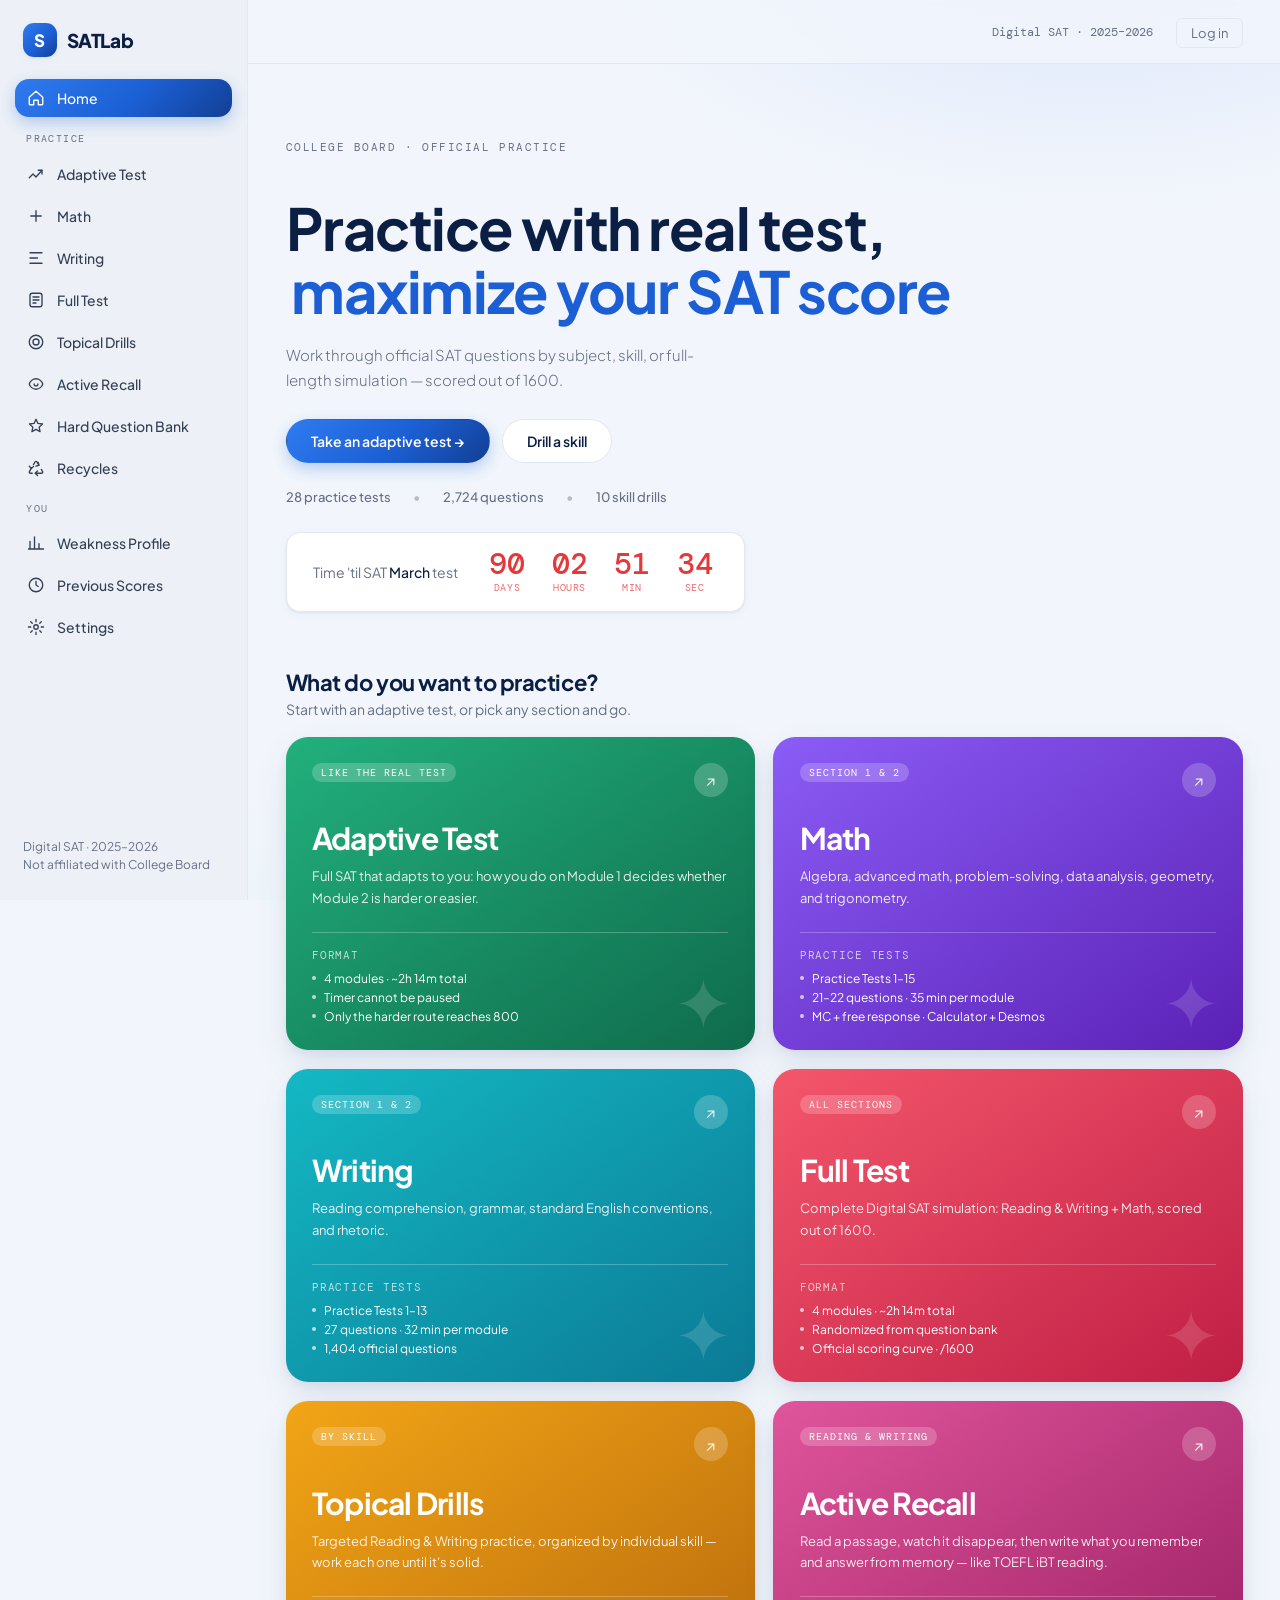
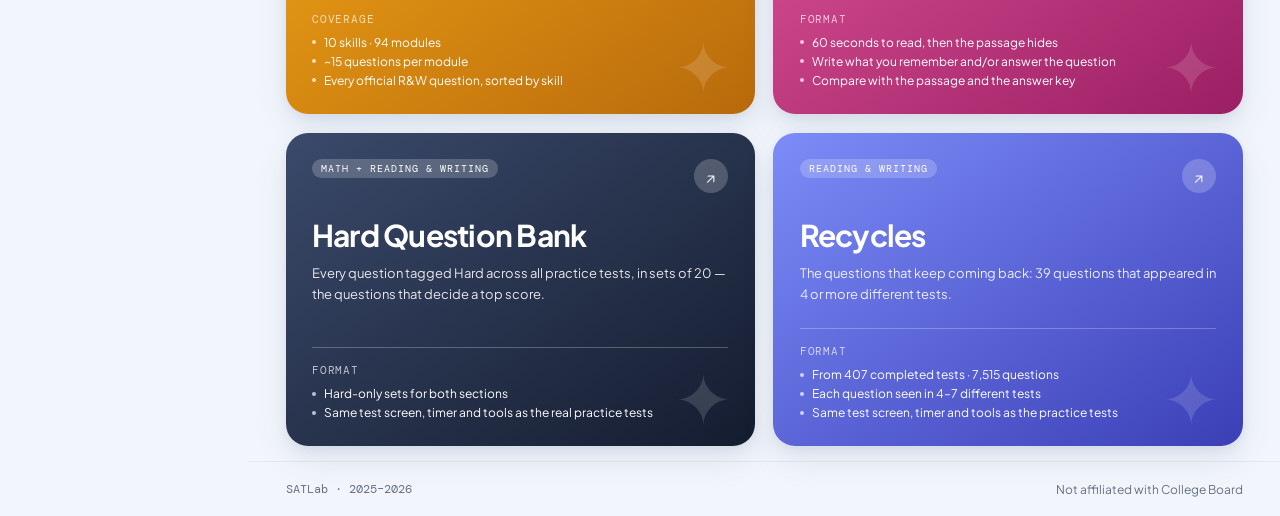
==== commit 43382685: "Re-key the Math bank from the question images The old answer key did not match the images: most ques" ====
--- a/index.html
+++ b/index.html
@@ -259,7 +259,7 @@
         <div class="card-tests-lbl">Practice tests</div>
         <div class="card-test-list">
           <div class="card-test-item">Practice Tests 1–15</div>
-          <div class="card-test-item">22 questions · 35 min per module</div>
+          <div class="card-test-item">21–22 questions · 35 min per module</div>
           <div class="card-test-item">MC + free response · Calculator + Desmos</div>
         </div>
       </div>
@@ -363,7 +363,7 @@
   <div class="subj-hero">
     <div class="subj-label">SAT · Mathematics</div>
     <div class="subj-title">Math</div>
-    <div class="subj-meta">Module 1 &amp; 2 · Algebra, Advanced Math, Problem-Solving &amp; Data Analysis, Geometry &amp; Trig · 22 questions · 35 min · MC + Free Response</div>
+    <div class="subj-meta">Module 1 &amp; 2 · Algebra, Advanced Math, Problem-Solving &amp; Data Analysis, Geometry &amp; Trig · 21–22 questions · 35 min · MC + Free Response</div>
   </div>
   <div class="tests-section">
     <div class="sec-label">Available practice tests</div>
@@ -591,7 +591,7 @@
 <script>
   let curSubj = 'math', curTestId = 'mathtest01', curLabel = 'Practice Test 1';
   const cfg = {
-    math:    { label:'SAT · Mathematics',         title:'Math',    q:22, min:35, file:'math.html',  chips:['Algebra','Advanced Math','PS & Data Analysis','Geometry & Trig'] },
+    math:    { label:'SAT · Mathematics',         title:'Math',    q:'21–22', min:35, file:'math.html',  chips:['Algebra','Advanced Math','PS & Data Analysis','Geometry & Trig'] },
     english: { label:'SAT · Reading and Writing',  title:'Writing', q:27, min:32, file:'test.html', chips:['Info & Ideas','Craft & Structure','Expression of Ideas','Standard English'] },
   };
 
@@ -600,7 +600,7 @@
     const n=i+1, id=`mathtest${String(n).padStart(2,'0')}`, name=`Practice Test ${n}`;
     return `<div class="test-row" onclick="showMods('math','${id}','${name}')">
       <div class="test-idx">${String(n).padStart(2,'0')}</div>
-      <div class="test-info"><div class="test-name">${name}</div><div class="test-detail">Module 1A, 1B, 2A, 2B · 22 questions each · 35 min · Multiple choice &amp; free response · Calculator &amp; Desmos</div></div>
+      <div class="test-info"><div class="test-name">${name}</div><div class="test-detail">Module 1A, 1B, 2A, 2B · 21–22 questions each · 35 min · Multiple choice &amp; free response · Calculator &amp; Desmos</div></div>
       <div class="test-right"><div class="badge badge-avail">Available</div><div class="test-arrow">→</div></div>
     </div>`;
   }).join('');
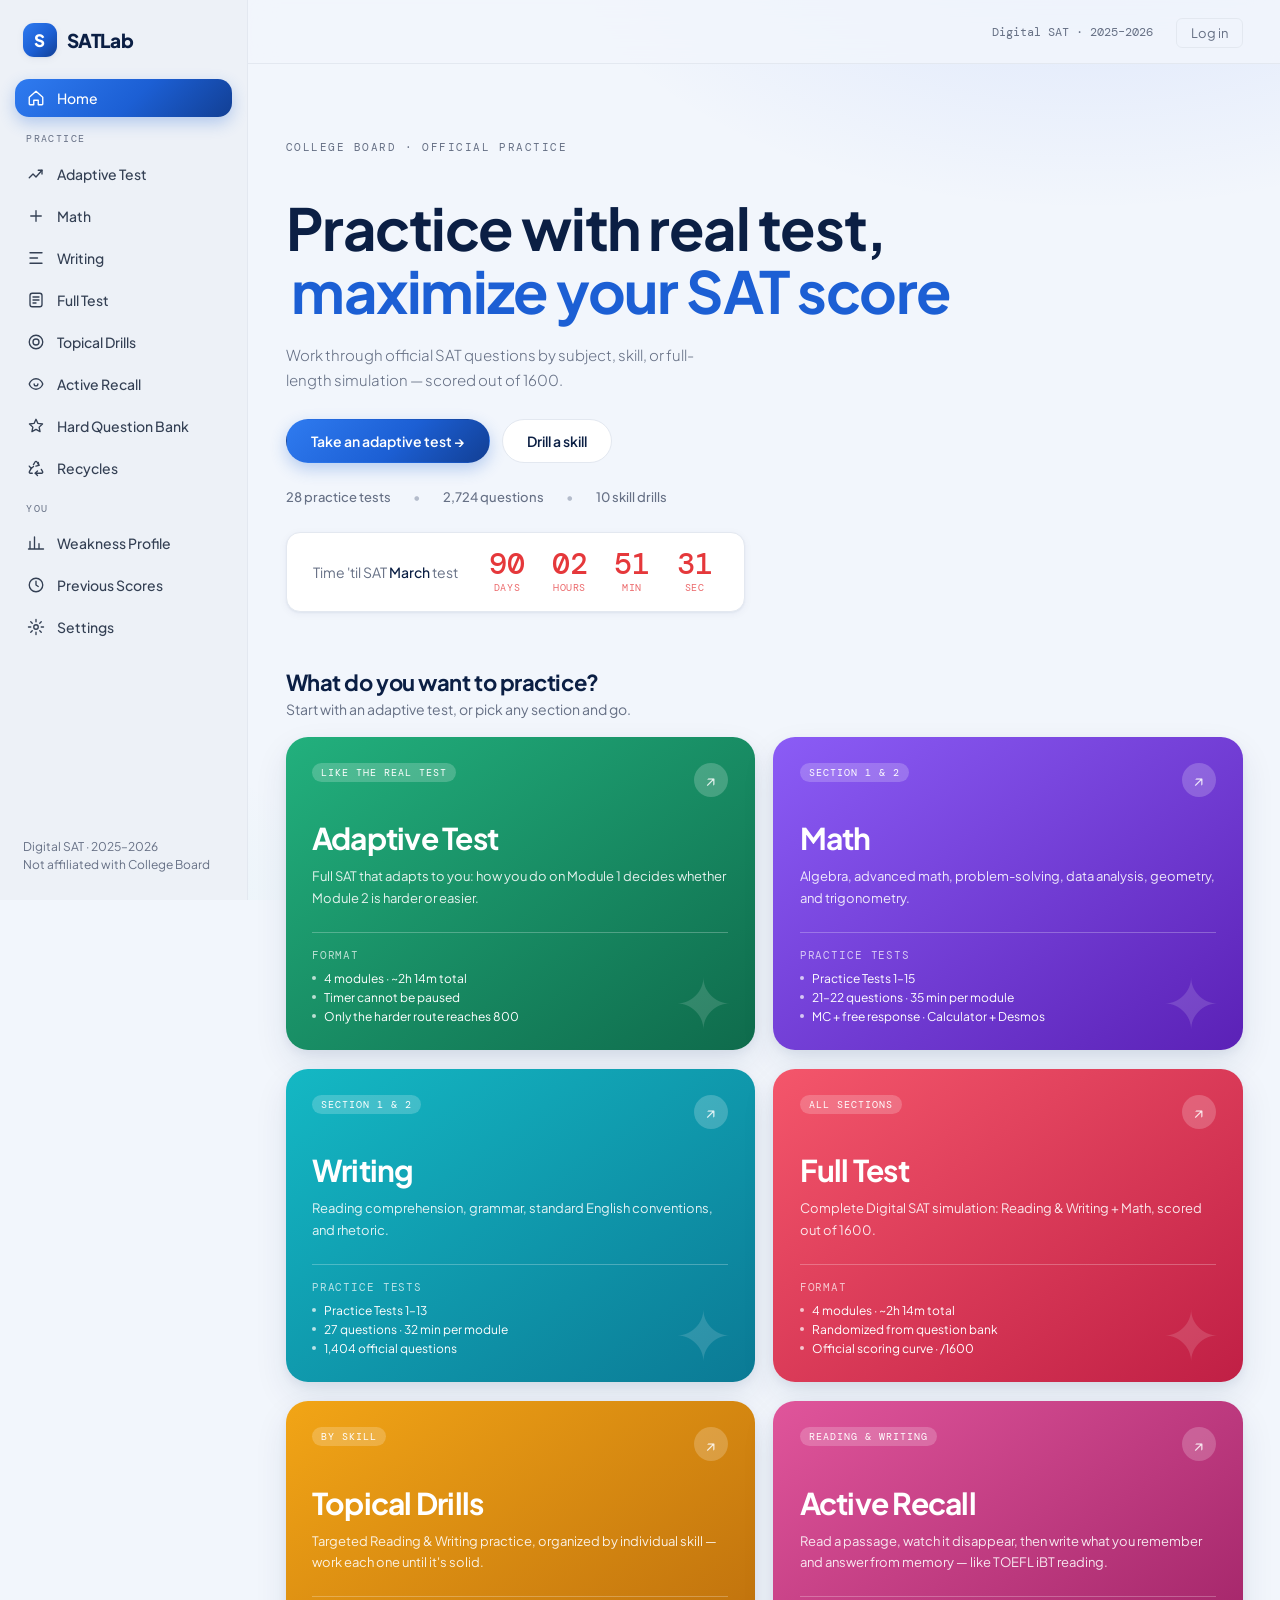
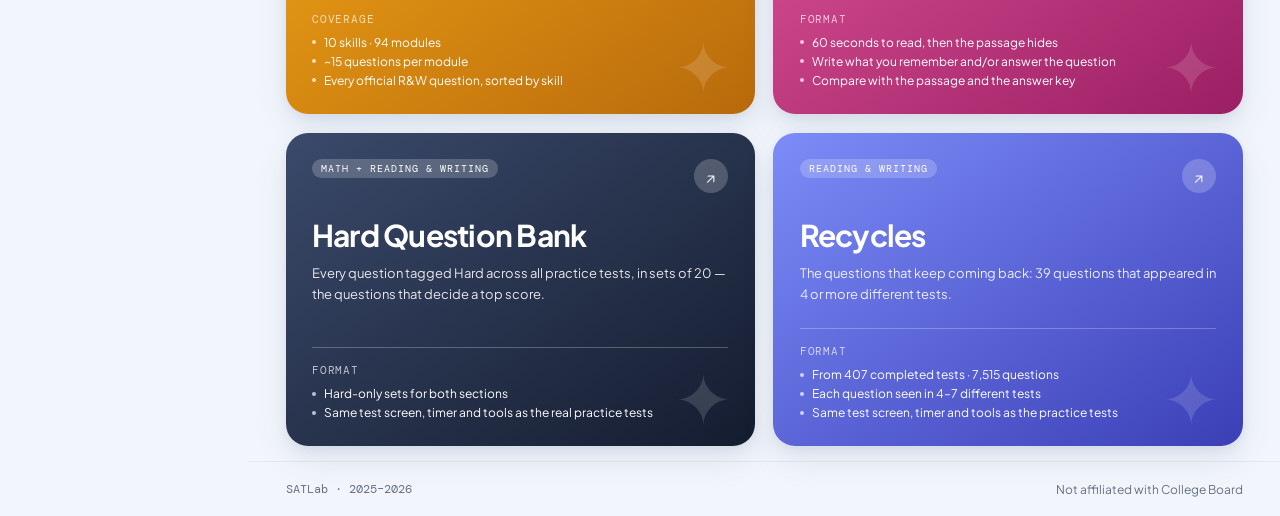
==== commit 849d5e0d: "Fix home, login, scores and keyboard bugs; correct one Math answer - Keyboard: clickable cards and r" ====
--- a/index.html
+++ b/index.html
@@ -60,10 +60,10 @@
       position: fixed; bottom: 1.5rem; right: 1.5rem; max-width: 320px;
       background: var(--white); border: 1px solid var(--gray-border); border-radius: 10px;
       box-shadow: 0 8px 28px rgba(0,0,0,0.14); padding: 1.1rem 1.2rem 1.15rem;
-      z-index: 500; opacity: 0; transform: translateY(16px); pointer-events: none;
-      transition: opacity .25s ease, transform .25s ease;
-    }
-    .reco-popup.show { opacity: 1; transform: translateY(0); pointer-events: auto; }
+      z-index: 500; opacity: 0; transform: translateY(16px); pointer-events: none; visibility: hidden;
+      transition: opacity .25s ease, transform .25s ease, visibility .25s;
+    }
+    .reco-popup.show { opacity: 1; transform: translateY(0); pointer-events: auto; visibility: visible; }
     .reco-top { display: flex; align-items: flex-start; justify-content: space-between; gap: .5rem; margin-bottom: .6rem; }
     .reco-eyebrow { font-family: 'DM Mono', monospace; font-size: 10px; letter-spacing: .08em; text-transform: uppercase; color: var(--black); font-weight: 500; }
     .reco-close { background: none; border: none; color: var(--gray-mid); font-size: 16px; cursor: pointer; line-height: 1; padding: 2px; margin: -2px -2px 0 0; }
@@ -171,8 +171,8 @@
     @media (max-width:600px) { .badge-hard { display:none; } }
   </style>
   <link href="https://fonts.googleapis.com/css2?family=Plus+Jakarta+Sans:wght@400;500;600;700;800&display=swap" rel="stylesheet" />
-  <link rel="stylesheet" href="theme.css?v=4" />
-  <link rel="stylesheet" href="home.css?v=3" />
+  <link rel="stylesheet" href="theme.css?v=5" />
+  <link rel="stylesheet" href="home.css?v=4" />
 </head>
 <body>
 
@@ -706,7 +706,9 @@
     }
     function render() {
       const el = document.getElementById('hb-sets');
-      if (typeof HardBank === 'undefined' || (typeof QUESTION_BANK === 'undefined' && typeof MATH_MODULES === 'undefined')) {
+      // Both banks are needed: if either failed (flaky connection), show the notice and retry on the next visit
+      // instead of listing an empty half that would stay cached.
+      if (typeof HardBank === 'undefined' || typeof QUESTION_BANK === 'undefined' || typeof MATH_MODULES === 'undefined') {
         started = false; // let a later visit try again
         el.innerHTML = '<div class="hb-notice">Couldn’t load the question banks. Check your connection and open this page again.</div>';
         return;
@@ -727,7 +729,8 @@
       open() {
         if (started) return;
         started = true;
-        Promise.all([loadScript('questionbank.js'), loadScript('math_modules.js')])
+        Promise.all([typeof QUESTION_BANK === 'undefined' ? loadScript('questionbank.js') : null,
+                     typeof MATH_MODULES === 'undefined' ? loadScript('math_modules.js') : null])
           .then(() => typeof HardBank === 'undefined' ? loadScript('hardbank.js') : null)
           .then(render);
       }
@@ -760,7 +763,7 @@
   const DRILL_TOPICS = [
     { domain:"Information and Ideas",        skill:"Central Ideas and Details",  slug:"central-ideas-and-details", total:96,  sizes:[16,16,16,16,16,16],
       desc:"Identify the central idea, claim, or most important detail in a text." },
-    { domain:"Information and Ideas",        skill:"Command of Evidence",        slug:"command-of-evidence",        total:177, sizes:[15,15,15,15,15,15,15,15,15,14,14,14],
+    { domain:"Information and Ideas",        skill:"Command of Evidence",        slug:"command-of-evidence",        total:177, sizes:[15,15,15,15,15,15,15,15,15,14,14,14], recall:[12,14,13,12,12,13,13,15,11,13,10,11],
       desc:"Choose the textual or quantitative evidence that best supports a claim." },
     { domain:"Information and Ideas",        skill:"Inferences",                 slug:"inferences",                 total:91,  sizes:[16,15,15,15,15,15],
       desc:"Draw the logical conclusion that completes the text's reasoning." },
@@ -811,13 +814,15 @@
   // Active Recall: the reading skills, split into the same sets as the drills.
   // Grammar skills are left out — they don't test memory of a passage.
   (function renderRecallSets(){
+    // recall.html skips questions marked unusable (a chart that isn't available), so show what it will show.
+    const recallCount = (t, i, n) => (t.recall && t.recall[i]) || n;
     const ORDER = ['inferences','central-ideas-and-details','command-of-evidence','text-structure-and-purpose','cross-text-connections','words-in-context'];
     document.getElementById('recall-sets').innerHTML = ORDER.map(slug => {
       const t = DRILL_TOPICS.find(x => x.slug === slug); if (!t) return '';
       return `<div class="sec-label">${t.skill}</div><div class="tests-list">` + t.sizes.map((n, i) =>
         `<div class="test-row" onclick="window.location.href='recall.html?skill=${slug}&set=${i+1}'">
           <div class="test-idx">${String(i+1).padStart(2,'0')}</div>
-          <div class="test-info"><div class="test-name">${t.skill} · Set ${i+1}</div><div class="test-detail">${n} passages · read, recall, compare · ~${Math.round(n*2)} min</div></div>
+          <div class="test-info"><div class="test-name">${t.skill} · Set ${i+1}</div><div class="test-detail">${recallCount(t, i, n)} passages · read, recall, compare · ~${Math.round(n*2)} min</div></div>
           <div class="test-right"><div class="badge badge-avail">Available</div><div class="test-arrow">→</div></div>
         </div>`).join('') + '</div>';
     }).join('');
@@ -921,6 +926,7 @@
 </div>
 
 <script src="auth.js"></script>
+<script src="kbd.js"></script>
 <script>
   // ── Practice recommendation engine ───────────────────────────
   // Basic algorithm, no AI: looks at domain-level accuracy across every
--- a/theme.css
+++ b/theme.css
@@ -188,6 +188,8 @@
 .answer-option.incorrect { background:#fcefec; border-color:var(--incorrect); }
 .answer-option.correct .answer-letter { background:var(--correct); color:#fff; }
 .answer-option.incorrect .answer-letter { background:var(--incorrect); color:#fff; }
+:root[data-theme="dark"] .answer-option.correct { background:rgba(46,160,90,.18); }
+:root[data-theme="dark"] .answer-option.incorrect { background:rgba(220,90,75,.18); }
 .mc-btn.sel { background:var(--gold-grad); border-color:transparent; color:#fff; }
 
 .q-dot, .qdot { width:32px; height:32px; background:var(--card); }
--- a/home.css
+++ b/home.css
@@ -2,7 +2,7 @@
 :root { --sb-w:248px; }
 
 .sidebar {
-  position:fixed; inset:0 auto 0 0; width:var(--sb-w); z-index:150; display:flex; flex-direction:column;
+  position:fixed; inset:0 auto 0 0; width:var(--sb-w); z-index:150; display:flex; flex-direction:column; overflow-y:auto;
   padding:1.25rem 1rem; gap:1.25rem; background:var(--gray-bg); border-right:1px solid var(--gray-border);
 }
 .sb-brand { display:flex; align-items:center; gap:10px; padding:.25rem .5rem; font-weight:800; font-size:19px; letter-spacing:-.02em; cursor:pointer; }
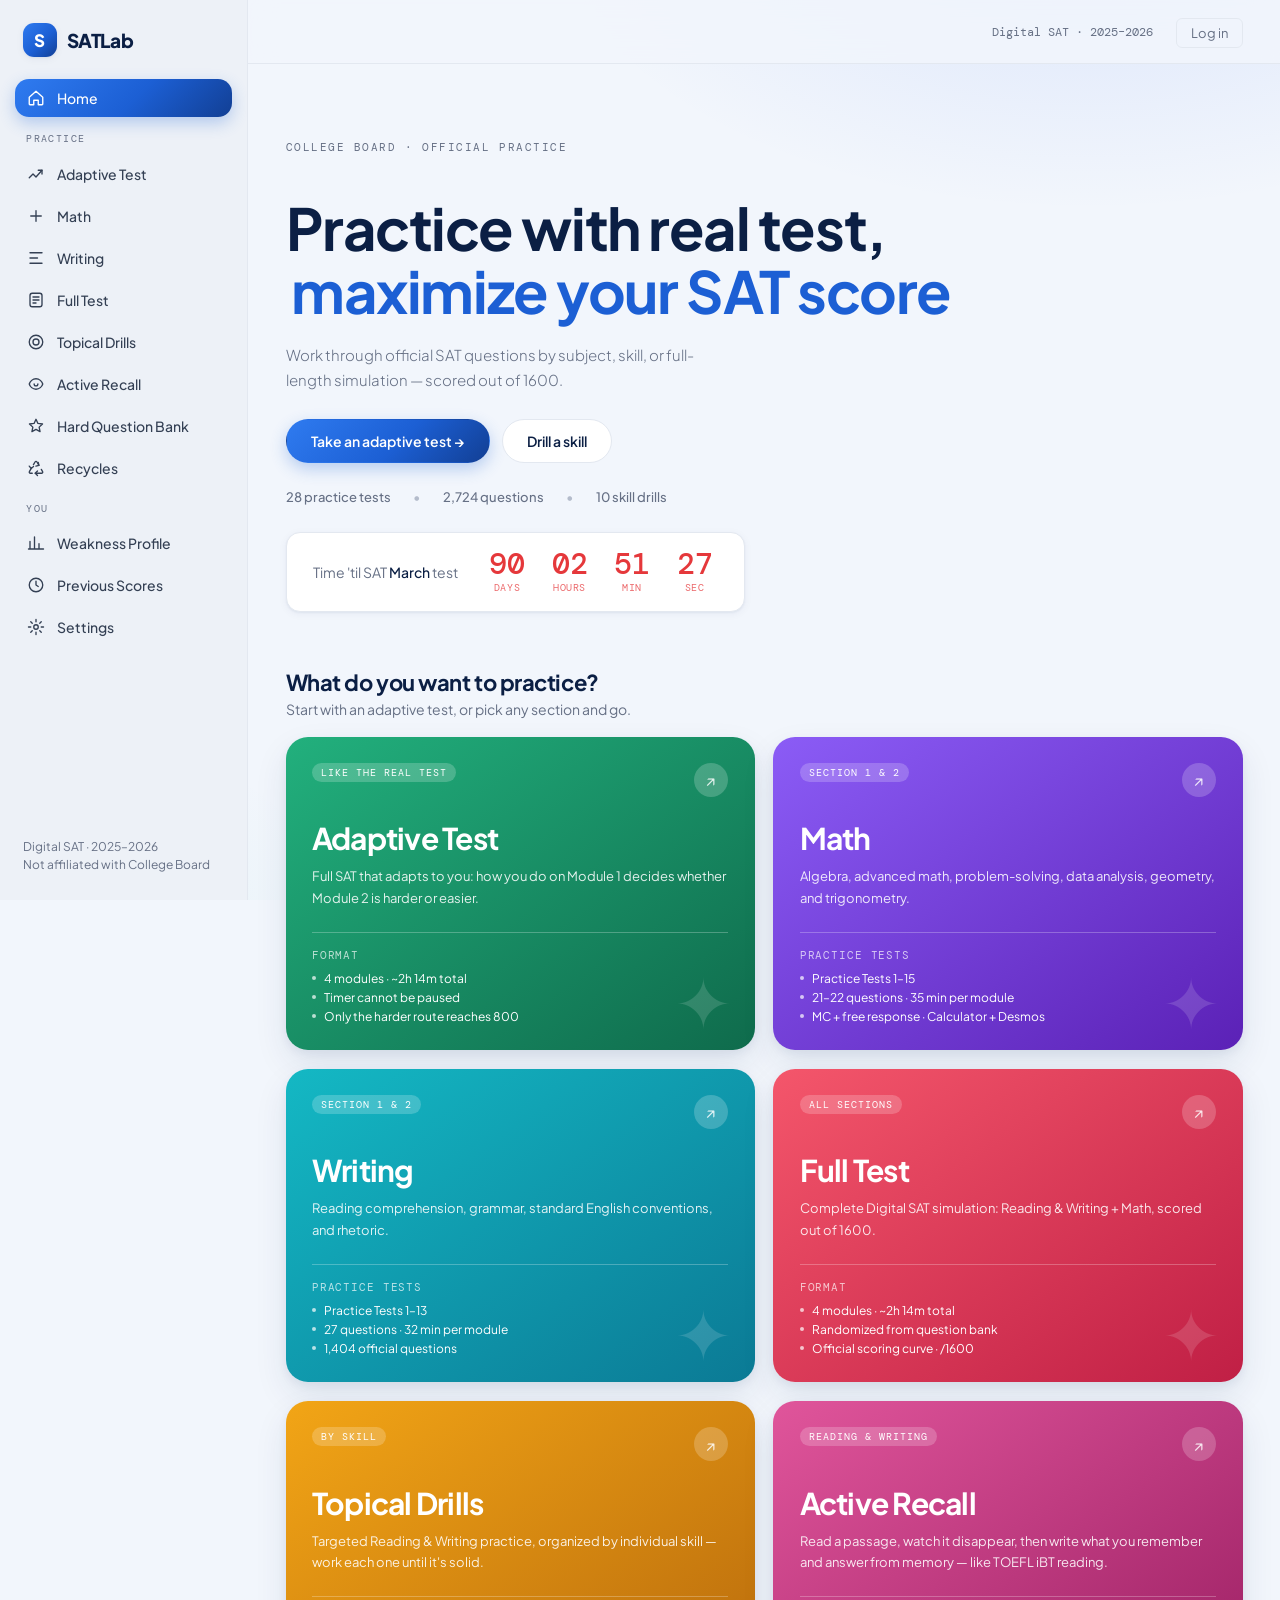
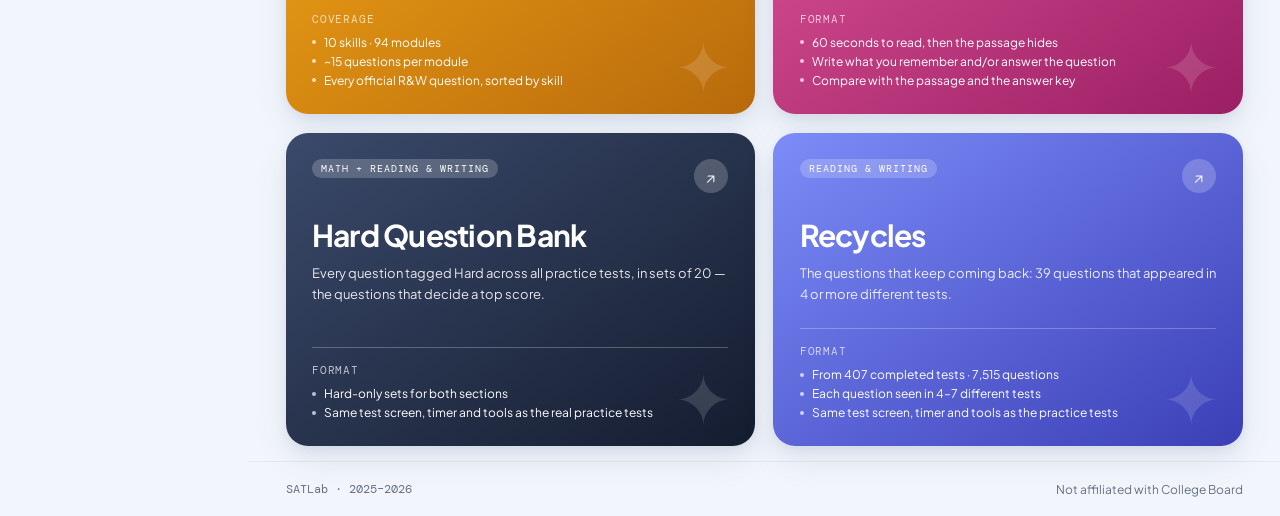
==== commit 87224197: "Recycles: add Set 2 from the team's recycle doc - 16 questions from the team's "Recycles" Google Doc" ====
--- a/index.html
+++ b/index.html
@@ -463,7 +463,7 @@
   <div class="subj-hero">
     <div class="subj-label">SAT · Reading &amp; Writing</div>
     <div class="subj-title">Recycles</div>
-    <div class="subj-meta">Questions that came up again and again. Out of 407 completed tests (7,515 questions), these 39 appeared in 4 or more different tests — all of them Reading &amp; Writing; no Math question appeared more than 3 times.</div>
+    <div class="subj-meta">Questions that came up again and again. Out of 407 completed tests (7,515 questions), these 39 appeared in 4 or more different tests — all of them Reading &amp; Writing; no Math question appeared more than 3 times. Set 2 adds the 17 questions from the team’s recycle doc (two of them are already in set 1).</div>
     <div class="hb-stats" id="rc-stats"></div>
   </div>
   <div class="tests-section" id="rc-sets"></div>
@@ -784,31 +784,45 @@
   ];
   const DOMAIN_ORDER_RW = ['Information and Ideas','Craft and Structure','Expression of Ideas','Standard English Conventions'];
 
-  // Recycles: questions from recyclebank.js that appeared in 4+ different tests.
+  // Recycles: questions from recyclebank.js. Set 1 appeared in 4+ different tests; set 2 comes from the team's recycle doc.
   (function renderRecycles(){
     const el = document.getElementById('rc-sets');
     if (!window.RecycleBank) { el.innerHTML = '<div class="hb-notice">Couldn’t load the recycled questions. Reload the page to try again.</div>'; return; }
     const all = RecycleBank.set('all');
-    const span = qs => { const c = qs.map(q => q.recycle.count); return Math.min(...c) === Math.max(...c) ? `${Math.max(...c)}` : `${Math.min(...c)}–${Math.max(...c)}`; };
+    const counted = all.filter(q => q.recycle.count);
+    const DOC_KEY = 'set2';
+    const docGroup = RecycleBank.groups.find(g => g.key === DOC_KEY);
+    const docQs = docGroup ? RecycleBank.set(DOC_KEY) : [];
+    const span = qs => { const c = qs.map(q => q.recycle.count).filter(Boolean); if (!c.length) return ''; return Math.min(...c) === Math.max(...c) ? `${Math.max(...c)}` : `${Math.min(...c)}–${Math.max(...c)}`; };
+    const about = (key, qs) => key === DOC_KEY ? "from the team's recycle doc · in the doc's order"
+      : qs.every(q => q.recycle.count) ? `each seen in ${span(qs)} tests · most repeated first`
+      : `set 1 seen in ${span(qs)} tests each, most repeated first · then the team doc's questions`;
     const row = (key, name, qs, i) => `<div class="test-row" onclick="window.location.href='test.html?test=recycles&module=${key}&label=Recycles'">
         <div class="test-idx">${String(i).padStart(2,'0')}</div>
-        <div class="test-info"><div class="test-name">${name}</div><div class="test-detail">${qs.length} questions · ~${Math.round(qs.length*32/27)} min · each seen in ${span(qs)} tests · most repeated first</div></div>
+        <div class="test-info"><div class="test-name">${name}</div><div class="test-detail">${qs.length} questions · ~${Math.round(qs.length*32/27)} min · ${about(key, qs)}</div></div>
         <div class="test-right"><div class="badge badge-avail">Practice</div><div class="test-arrow">→</div></div>
       </div>`;
+    const skillGroups = RecycleBank.groups.filter(g => g.key !== DOC_KEY);
     document.getElementById('rc-stats').innerHTML =
-      `<span><b>${all.length}</b> recycled questions</span><span>seen in ${span(all)} tests each</span><span>${RecycleBank.groups.length} skill groups</span>`;
+      `<span><b>${all.length}</b> recycled questions</span><span><b>${counted.length}</b> seen in ${span(counted)} tests each</span>` +
+      (docQs.length ? `<span><b>${docQs.length}</b> from the team doc</span>` : '') + `<span>${skillGroups.length} skill groups</span>`;
     const esc = x => String(x).replace(/[&<>"]/g, c => ({ '&':'&amp;', '<':'&lt;', '>':'&gt;', '"':'&quot;' }[c]));
+    const qRow = (q, idx, note) => `<div class="test-row" title="Practice this question" onclick="window.location.href='test.html?test=recycles&module=${q.recycle.code.toLowerCase()}&label=Recycles'">
+          <div class="test-idx">${esc(idx)}</div>
+          <div class="test-info"><div class="test-name">${esc(q.recycle.title)}</div><div class="test-detail">${esc(q.skill)} · ${note ? esc(note) + ', seen in ' + q.recycle.count + ' tests' : q.recycle.count ? esc(q.recycle.sources.join(' · ')) : "from the team's recycle doc"}</div></div>
+          <div class="test-right"><span class="rc-count">${q.recycle.count ? q.recycle.count + ' tests' : 'team doc'}</span><div class="test-arrow">→</div></div>
+        </div>`;
     el.innerHTML =
       `<div class="sec-label">Practice</div><div class="tests-list">` +
         row('all', 'All recycled questions', all, 1) +
-        RecycleBank.groups.map((g, i) => row(g.key, g.name, RecycleBank.set(g.key), i + 2)).join('') +
-      `</div><div class="sec-label">Every recycled question · tap one to practice it</div><div class="tests-list rc-list">` +
-        all.map(q => `<div class="test-row" title="Practice this question" onclick="window.location.href='test.html?test=recycles&module=${q.recycle.code.toLowerCase()}&label=Recycles'">
-          <div class="test-idx">${q.recycle.code}</div>
-          <div class="test-info"><div class="test-name">${esc(q.recycle.title)}</div><div class="test-detail">${esc(q.skill)} · ${esc(q.recycle.sources.join(' · '))}</div></div>
-          <div class="test-right"><span class="rc-count">${q.recycle.count} tests</span><div class="test-arrow">→</div></div>
-        </div>`).join('') +
-      `</div>`;
+        skillGroups.map((g, i) => row(g.key, g.name, RecycleBank.set(g.key), i + 2)).join('') +
+        (docGroup ? row(DOC_KEY, docGroup.name, docQs, skillGroups.length + 2) : '') +
+      `</div><div class="sec-label">Set 1 · every question seen in 4+ tests · tap one to practice it</div><div class="tests-list rc-list">` +
+        counted.map(q => qRow(q, q.recycle.code)).join('') +
+      `</div>` +
+      (docQs.length ? `<div class="sec-label">${esc(docGroup.name)} · in the doc's order · tap one to practice it</div><div class="tests-list rc-list">` +
+        docQs.map(q => qRow(q, 'S2-' + (docGroup.ids.indexOf(q.id) + 1), q.recycle.group === DOC_KEY ? '' : `also set 1’s ${q.recycle.code}`)).join('') +
+      `</div>` : '');
   })();
 
   // Active Recall: the reading skills, split into the same sets as the drills.
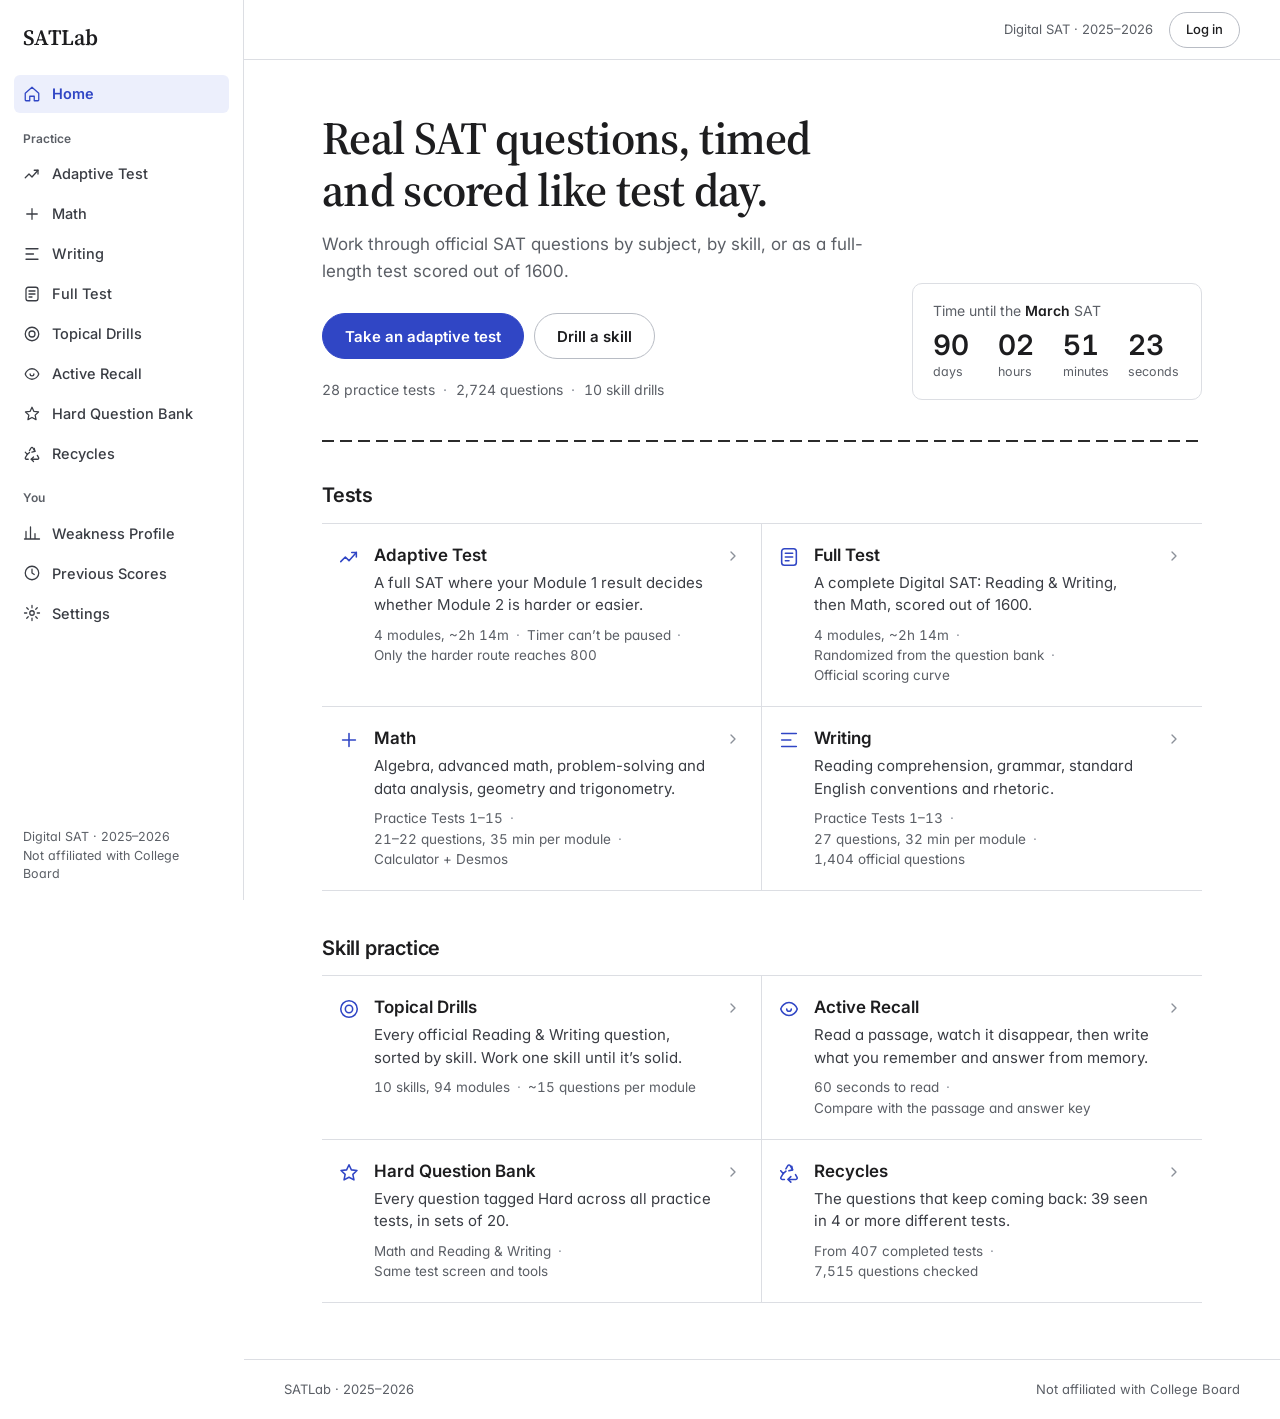
==== commit c1cd8e82: "Redesign the non-test pages so they stop looking AI-generated Applied the Impeccable / Taste anti-sl" ====
--- a/index.html
+++ b/index.html
@@ -14,170 +14,19 @@
   <meta name="viewport" content="width=device-width, initial-scale=1.0" />
   <title>SATLab</title>
   <link rel="preconnect" href="https://fonts.googleapis.com" />
-  <link href="https://fonts.googleapis.com/css2?family=Source+Serif+4:opsz,wght@8..60,300;400&family=DM+Mono:wght@400;500&family=DM+Sans:wght@300;400;500&display=swap" rel="stylesheet" />
+  <link href="https://fonts.googleapis.com/css2?family=Inter:wght@400;500;600;700&family=Source+Serif+4:opsz,wght@8..60,400;8..60,600&display=swap" rel="stylesheet" />
   <style>
-    *, *::before, *::after { box-sizing: border-box; margin: 0; padding: 0; }
-    :root { --black:#111111; --gray-dark:#3A3A3A; --gray-mid:#767676; --gray-light:#C4C4C4; --gray-border:#DCDCDC; --gray-bg:#F5F5F5; --white:#f2f2f2; }
-    :root[data-theme="dark"] { --black:#EDEDED; --gray-dark:#C7C7C7; --gray-mid:#9A9A9A; --gray-light:#5A5A5A; --gray-border:#333333; --gray-bg:#1B1B1B; --white:#121212; }
-    html, body { font-family:'DM Sans',sans-serif; background:var(--white); color:var(--black); min-height:100vh; font-size:15px; -webkit-font-smoothing:antialiased; transition:background .2s ease,color .2s ease; }
-    .page { display:none; min-height:100vh; flex-direction:column; }
-    .page.active { display:flex; animation:fadeIn .22s ease; }
-    @keyframes fadeIn { from{opacity:0;transform:translateY(7px)} to{opacity:1;transform:translateY(0)} }
-
-    .site-header { display:flex; align-items:center; justify-content:space-between; padding:0 2.5rem; height:56px; border-bottom:1px solid var(--gray-border); background:var(--white); position:sticky; top:0; z-index:100; }
-    .logo { font-family:'DM Mono',monospace; font-size:14px; font-weight:500; letter-spacing:.06em; color:var(--black); text-transform:uppercase; cursor:pointer; }
-    .hdr-right { display:flex; align-items:center; gap:1.5rem; }
-    .breadcrumb { font-size:13px; color:var(--gray-mid); display:flex; align-items:center; gap:8px; }
-    .breadcrumb .sep { color:var(--gray-light); }
-    .breadcrumb .crumb { cursor:pointer; transition:color .15s; }
-    .breadcrumb .crumb:hover { color:var(--black); }
-    .breadcrumb .cur { color:var(--black); font-weight:500; }
-    .back-btn { font-size:13px; color:var(--gray-mid); background:none; border:1px solid var(--gray-border); border-radius:6px; padding:6px 14px; cursor:pointer; font-family:'DM Sans',sans-serif; transition:color .15s,border-color .15s; }
-    .back-btn:hover { color:var(--black); border-color:var(--black); }
-    .settings-btn { width:32px; height:32px; display:flex; align-items:center; justify-content:center; background:none; border:1px solid var(--gray-border); border-radius:6px; cursor:pointer; color:var(--gray-mid); transition:color .15s,border-color .15s; padding:0; }
-    .settings-btn:hover { color:var(--black); border-color:var(--black); }
-    .settings-btn svg { width:16px; height:16px; display:block; }
-
-    .home-hero { padding:5rem 2.5rem 4rem; max-width:860px; margin:0 auto; width:100%; }
-    .hero-label { font-family:'DM Mono',monospace; font-size:11px; letter-spacing:.14em; text-transform:uppercase; color:var(--gray-mid); margin-bottom:1.5rem; }
-    .hero-title { font-family:'Source Serif 4',serif; font-size:clamp(38px,5vw,58px); font-weight:300; line-height:1.12; color:var(--black); margin-bottom:1.25rem; }
-    .hero-sub { font-size:15px; color:var(--gray-mid); max-width:420px; line-height:1.7; font-weight:300; }
-    .countdown-widget { display:inline-flex; align-items:center; gap:1.5rem; margin-top:1.5rem; padding:.9rem 1.5rem; border:1px solid var(--gray-border); border-radius:8px; background:var(--gray-bg); flex-wrap:wrap; }
-    .countdown-label { font-size:13px; color:var(--gray-mid); }
-    .countdown-label strong { color:var(--black); font-weight:500; }
-    .countdown-nums { display:flex; gap:1.1rem; font-family:'DM Mono',monospace; }
-    .countdown-unit { text-align:center; min-width:34px; }
-    .countdown-unit .val { font-size:22px; font-weight:500; color:var(--black); line-height:1; }
-    .countdown-unit .lbl { font-size:9px; color:var(--gray-mid); text-transform:uppercase; letter-spacing:.06em; margin-top:2px; }
-    @media (max-width:600px) {
-      .countdown-widget { gap:1rem; padding:.75rem 1rem; }
-      .countdown-nums { gap:.7rem; }
-      .countdown-unit .val { font-size:18px; }
-    }
-
-    /* ── Practice recommendation pop-up ── */
-    .reco-popup {
-      position: fixed; bottom: 1.5rem; right: 1.5rem; max-width: 320px;
-      background: var(--white); border: 1px solid var(--gray-border); border-radius: 10px;
-      box-shadow: 0 8px 28px rgba(0,0,0,0.14); padding: 1.1rem 1.2rem 1.15rem;
-      z-index: 500; opacity: 0; transform: translateY(16px); pointer-events: none; visibility: hidden;
-      transition: opacity .25s ease, transform .25s ease, visibility .25s;
-    }
-    .reco-popup.show { opacity: 1; transform: translateY(0); pointer-events: auto; visibility: visible; }
-    .reco-top { display: flex; align-items: flex-start; justify-content: space-between; gap: .5rem; margin-bottom: .6rem; }
-    .reco-eyebrow { font-family: 'DM Mono', monospace; font-size: 10px; letter-spacing: .08em; text-transform: uppercase; color: var(--black); font-weight: 500; }
-    .reco-close { background: none; border: none; color: var(--gray-mid); font-size: 16px; cursor: pointer; line-height: 1; padding: 2px; margin: -2px -2px 0 0; }
-    .reco-close:hover { color: var(--black); }
-    .reco-skill { font-size: 15px; font-weight: 500; color: var(--black); margin-bottom: .3rem; }
-    .reco-reason { font-size: 12.5px; color: var(--gray-mid); line-height: 1.55; margin-bottom: .9rem; }
-    .reco-cta { display: inline-block; width: 100%; text-align: center; background: var(--black); color: #fff; text-decoration: none; font-size: 13px; font-weight: 500; padding: 8px 0; border-radius: 6px; transition: background .15s; }
-    .reco-cta:hover { background: var(--gray-dark); }
-    @media (max-width: 600px) {
-      .reco-popup { left: 1rem; right: 1rem; bottom: 1rem; max-width: none; }
-    }
-    .divider { border:none; border-top:1px solid var(--gray-border); margin:0 2.5rem; }
-    .subject-row { max-width:860px; margin:0 auto; width:100%; padding:3rem 2.5rem; display:grid; grid-template-columns:1fr 1fr; gap:1.5rem; }
-    .subject-card { border:1px solid var(--gray-border); border-radius:4px; padding:2rem 1.75rem; cursor:pointer; transition:border-color .2s,background .2s,transform .2s; }
-    .subject-card:hover { border-color:var(--black); background:var(--gray-bg); transform:translateY(-2px); }
-    .card-top { display:flex; align-items:flex-start; justify-content:space-between; margin-bottom:1.5rem; }
-    .card-tag { font-family:'DM Mono',monospace; font-size:10px; letter-spacing:.1em; text-transform:uppercase; color:var(--gray-mid); border:1px solid var(--gray-border); border-radius:2px; padding:3px 9px; }
-    .card-arrow { font-size:18px; color:var(--gray-light); transition:color .2s,transform .2s; }
-    .subject-card:hover .card-arrow { color:var(--black); transform:translate(2px,-2px); }
-    .card-title { font-family:'Source Serif 4',serif; font-size:28px; font-weight:400; color:var(--black); margin-bottom:.6rem; }
-    .card-desc { font-size:13px; color:var(--gray-mid); line-height:1.65; margin-bottom:1.5rem; font-weight:300; }
-    .card-tests { border-top:1px solid var(--gray-border); padding-top:1rem; }
-    .card-tests-lbl { font-size:11px; color:var(--gray-mid); text-transform:uppercase; letter-spacing:.08em; margin-bottom:.6rem; font-family:'DM Mono',monospace; }
-    .card-test-list { display:flex; flex-direction:column; gap:4px; }
-    .card-test-item { font-size:12px; color:var(--gray-dark); display:flex; align-items:center; gap:8px; }
-    .card-test-item::before { content:''; display:block; width:4px; height:4px; border-radius:50%; background:var(--gray-light); flex-shrink:0; }
-    .home-stats { max-width:860px; margin:0 auto; width:100%; padding:2rem 2.5rem 4rem; display:flex; gap:3rem; flex-wrap:wrap; }
-    .stat-item { display:flex; flex-direction:column; gap:3px; }
-    .stat-num { font-family:'Source Serif 4',serif; font-size:28px; font-weight:300; }
-    .stat-lbl { font-size:12px; color:var(--gray-mid); font-family:'DM Mono',monospace; text-transform:uppercase; letter-spacing:.06em; }
-
-    .subj-hero { padding:3rem 2.5rem 2.5rem; max-width:860px; margin:0 auto; width:100%; border-bottom:1px solid var(--gray-border); }
-    .subj-label { font-family:'DM Mono',monospace; font-size:11px; letter-spacing:.14em; text-transform:uppercase; color:var(--gray-mid); margin-bottom:.75rem; }
-    .subj-title { font-family:'Source Serif 4',serif; font-size:42px; font-weight:300; color:var(--black); margin-bottom:.5rem; }
-    .subj-meta { font-size:13px; color:var(--gray-mid); font-weight:300; }
-    .tests-section { max-width:860px; margin:0 auto; width:100%; padding:2.5rem; flex:1; }
-    .sec-label { font-family:'DM Mono',monospace; font-size:11px; letter-spacing:.12em; text-transform:uppercase; color:var(--gray-mid); margin-bottom:1.25rem; display:flex; align-items:center; gap:12px; }
-    .sec-label::after { content:''; flex:1; height:1px; background:var(--gray-border); }
-    .tests-list { display:flex; flex-direction:column; }
-    .test-row { display:flex; align-items:center; padding:1.1rem 0; border-bottom:1px solid var(--gray-border); cursor:pointer; transition:background .15s,padding .15s; }
-    .test-row:first-child { border-top:1px solid var(--gray-border); }
-    .test-row:hover { background:var(--gray-bg); padding-left:12px; padding-right:12px; margin:0 -12px; }
-    .test-row.disabled { cursor:default; opacity:.6; }
-    .test-row.disabled:hover { background:none; padding-left:0; padding-right:0; margin:0; }
-    .test-idx { font-family:'DM Mono',monospace; font-size:11px; color:var(--gray-light); width:36px; flex-shrink:0; }
-    .test-info { flex:1; }
-    .test-name { font-size:15px; font-weight:500; color:var(--black); margin-bottom:2px; }
-    .test-name.muted { color:var(--gray-mid); }
-    .test-detail { font-size:12px; color:var(--gray-mid); font-weight:300; }
-    .test-right { display:flex; align-items:center; gap:1.5rem; }
-    .badge { font-family:'DM Mono',monospace; font-size:10px; letter-spacing:.08em; text-transform:uppercase; padding:3px 9px; border-radius:2px; border:1px solid; white-space:nowrap; }
-    .badge-avail { border-color:var(--black); color:var(--black); }
-    .badge-soon { border-color:var(--gray-border); color:var(--gray-mid); }
-    .test-arrow { color:var(--gray-light); font-size:16px; transition:color .15s,transform .15s; }
-    .test-row:hover .test-arrow { color:var(--black); transform:translateX(3px); }
-
-    .mod-hero { padding:3rem 2.5rem 2.5rem; max-width:860px; margin:0 auto; width:100%; border-bottom:1px solid var(--gray-border); }
-    .mod-hero-label { font-family:'DM Mono',monospace; font-size:11px; letter-spacing:.14em; text-transform:uppercase; color:var(--gray-mid); margin-bottom:.5rem; }
-    .mod-hero-title { font-family:'Source Serif 4',serif; font-size:36px; font-weight:300; margin-bottom:.4rem; }
-    .mod-hero-sub { font-size:13px; color:var(--gray-mid); font-weight:300; }
-    .mod-section { max-width:860px; margin:0 auto; width:100%; padding:2.5rem; flex:1; }
-    .mod-group-label { font-family:'DM Mono',monospace; font-size:11px; letter-spacing:.12em; text-transform:uppercase; color:var(--gray-mid); margin-bottom:1rem; display:flex; align-items:center; gap:12px; }
-    .mod-group-label::after { content:''; flex:1; height:1px; background:var(--gray-border); }
-    .mod-grid { display:grid; grid-template-columns:1fr 1fr; gap:1rem; margin-bottom:2.5rem; }
-    .mod-card { border:1px solid var(--gray-border); border-radius:4px; padding:1.5rem; cursor:pointer; transition:border-color .2s,background .2s,transform .15s; display:flex; flex-direction:column; gap:.75rem; }
-    .mod-card:hover { border-color:var(--black); background:var(--gray-bg); transform:translateY(-2px); }
-    .mod-card-top { display:flex; align-items:center; justify-content:space-between; }
-    .mod-tag { font-family:'DM Mono',monospace; font-size:10px; letter-spacing:.1em; text-transform:uppercase; color:var(--gray-mid); border:1px solid var(--gray-border); border-radius:2px; padding:2px 8px; }
-    .mod-arrow { color:var(--gray-light); font-size:16px; transition:color .2s,transform .2s; }
-    .mod-card:hover .mod-arrow { color:var(--black); transform:translate(2px,-2px); }
-    .mod-card-name { font-family:'Source Serif 4',serif; font-size:20px; font-weight:400; }
-    .mod-card-detail { font-size:12px; color:var(--gray-mid); font-weight:300; }
-    .chips { display:flex; flex-wrap:wrap; gap:4px; }
-    .chip { font-size:10px; font-family:'DM Mono',monospace; color:var(--gray-mid); border:1px solid var(--gray-border); border-radius:2px; padding:2px 6px; }
-
-    .site-footer { border-top:1px solid var(--gray-border); padding:1.25rem 2.5rem; display:flex; align-items:center; justify-content:space-between; margin-top:auto; }
-    .footer-copy { font-size:12px; color:var(--gray-light); font-family:'DM Mono',monospace; }
-    .footer-note { font-size:12px; color:var(--gray-mid); }
-
-    @media (max-width:600px) {
-      .subject-row, .mod-grid { grid-template-columns:1fr; }
-      .site-header,.home-hero,.subj-hero,.tests-section,.home-stats,.mod-hero,.mod-section { padding-left:1.25rem; padding-right:1.25rem; }
-      .divider { margin:0 1.25rem; }
-      .breadcrumb { display:none; }
-    }
-    /* Hard Question Bank section */
-    .hb-stats { display:flex; gap:10px; flex-wrap:wrap; margin-top:1.25rem; }
-    .hb-stats span { font-size:13px; padding:7px 14px; border-radius:999px; background:var(--card); border:1px solid var(--gray-border); }
-    .hb-stats b { color:#e5383b; }
-    #hard a.test-row { text-decoration:none; color:inherit; }
-    #hard .sec-label, #recall .sec-label, #recycles .sec-label { margin-top:1.75rem; }
-    #recycles .sec-label:first-child { margin-top:0; }
-    .rc-count { font-family:'DM Mono',monospace; font-size:11px; padding:3px 10px; border-radius:999px; background:var(--gold-soft); color:var(--gold-deep); white-space:nowrap; }
-    #recall .sec-label:first-child { margin-top:0; }
-    #hard .sec-label:first-child { margin-top:0; }
-    .hb-fade { animation:fadeIn .22s ease; }
-    .badge-hard { font-family:'DM Mono',monospace; font-size:10px; letter-spacing:.08em; text-transform:uppercase; padding:3px 10px; border-radius:999px; background:rgba(229,56,59,.12); color:#c1272d; white-space:nowrap; }
-    .hb-chips { display:flex; flex-wrap:wrap; gap:8px; margin:-.25rem 0 1rem; }
-    .hb-chip { font:500 13px 'Plus Jakarta Sans',sans-serif; padding:7px 14px; border-radius:999px; border:1px solid var(--gray-border); background:var(--card); color:var(--gray-dark); cursor:pointer; transition:all .15s; }
-    .hb-chip span { font-family:'DM Mono',monospace; font-size:11px; color:var(--gray-mid); margin-left:4px; }
-    .hb-chip:hover { border-color:var(--gold-2); }
-    .hb-chip.on { background:var(--gold-grad); border-color:transparent; color:#fff; }
-    .hb-chip.on span { color:rgba(255,255,255,.8); }
-    .hb-notice { padding:1.25rem 1.5rem; border-radius:16px; background:var(--card); border:1px dashed var(--gray-border); color:var(--gray-mid); font-size:14px; line-height:1.6; }
-    @media (max-width:600px) { .badge-hard { display:none; } }
+    *, *::before, *::after { box-sizing:border-box; margin:0; padding:0; }
+    html, body { min-height:100vh; -webkit-font-smoothing:antialiased; }
+    /* everything else: theme.css (shared) and home.css (this page) */
   </style>
-  <link href="https://fonts.googleapis.com/css2?family=Plus+Jakarta+Sans:wght@400;500;600;700;800&display=swap" rel="stylesheet" />
-  <link rel="stylesheet" href="theme.css?v=5" />
-  <link rel="stylesheet" href="home.css?v=4" />
+  <link rel="stylesheet" href="theme.css?v=6" />
+  <link rel="stylesheet" href="home.css?v=5" />
 </head>
-<body>
+<body class="site-index">
 
 <aside class="sidebar" aria-label="Main navigation">
-  <div class="sb-brand" onclick="show('home')"><i>S</i>SATLab</div>
+  <div class="sb-brand" onclick="show('home')">SATLab</div>
   <nav class="sb-nav">
     <button class="sb-link active" data-nav="home" onclick="show('home')"><svg viewBox="0 0 24 24"><path d="M3 11l9-8 9 8v9a1 1 0 0 1-1 1h-5v-6H9v6H4a1 1 0 0 1-1-1z"/></svg>Home</button>
     <div class="sb-label">Practice</div>
@@ -202,7 +51,7 @@
   <header class="site-header">
     <div class="logo" onclick="show('home')">SATLab</div>
     <div class="hdr-right">
-      <span style="font-size:12px;color:var(--gray-mid);font-family:'DM Mono',monospace">Digital SAT · 2025–2026</span>
+      <span class="hdr-meta">Digital SAT · 2025–2026</span>
       <span id="account-status"></span>
       <button class="back-btn" onclick="window.location.href='weakness.html'">Weakness Profile</button>
       <button class="back-btn" onclick="window.location.href='previous-scores.html'">Previous Scores</button>
@@ -211,143 +60,84 @@
       </button>
     </div>
   </header>
-  <div class="home-hero">
-    <div class="hero-card">
-      <div class="hero-copy">
-        <div class="hero-label">College Board · Official Practice</div>
-        <h1 class="hero-title">Practice with real test,<br><mark>maximize your SAT score</mark></h1>
-        <p class="hero-sub">Work through official SAT questions by subject, skill, or full-length simulation — scored out of 1600.</p>
+  <section class="home-hero">
+    <div class="hero-grid">
+      <div>
+        <h1>Real SAT questions, timed and scored like test day.</h1>
+        <p class="lede">Work through official SAT questions by subject, by skill, or as a full-length test scored out of 1600.</p>
         <div class="hero-cta">
-          <button class="btn-primary hero-btn" onclick="show('adaptive')">Take an adaptive test →</button>
-          <button class="hero-btn ghost" onclick="show('drills')">Drill a skill</button>
+          <button class="btn-primary hero-btn" onclick="show('adaptive')">Take an adaptive test</button>
+          <button class="btn-secondary hero-btn" onclick="show('drills')">Drill a skill</button>
         </div>
-        <div class="hero-pills">
-          <span>28 practice tests</span><span>2,724 questions</span><span>10 skill drills</span>
+        <ul class="hero-facts"><li>28 practice tests</li><li>2,724 questions</li><li>10 skill drills</li></ul>
+      </div>
+      <div class="countdown-widget" id="countdown-widget" role="timer" aria-label="Time until the next SAT">
+        <div class="countdown-label">Time until the <strong id="cd-month">—</strong> SAT</div>
+        <div class="countdown-nums">
+          <div class="countdown-unit"><div class="val" id="cd-days">--</div><div class="lbl">days</div></div>
+          <div class="countdown-unit"><div class="val" id="cd-hours">--</div><div class="lbl">hours</div></div>
+          <div class="countdown-unit"><div class="val" id="cd-mins">--</div><div class="lbl">minutes</div></div>
+          <div class="countdown-unit"><div class="val" id="cd-secs">--</div><div class="lbl">seconds</div></div>
         </div>
       </div>
-      <div class="countdown-widget" id="countdown-widget">
-        <div class="countdown-label">Time 'til SAT <strong id="cd-month">—</strong> test</div>
-        <div class="countdown-nums">
-          <div class="countdown-unit"><div class="val" id="cd-days">--</div><div class="lbl">Days</div></div>
-          <div class="countdown-unit"><div class="val" id="cd-hours">--</div><div class="lbl">Hours</div></div>
-          <div class="countdown-unit"><div class="val" id="cd-mins">--</div><div class="lbl">Min</div></div>
-          <div class="countdown-unit"><div class="val" id="cd-secs">--</div><div class="lbl">Sec</div></div>
-        </div>
-      </div>
-    </div>
-  </div>
-  <div class="section-head"><h2>What do you want to practice?</h2><p>Start with an adaptive test, or pick any section and go.</p></div>
-  <div class="subject-row">
-    <div class="subject-card c-adapt" onclick="show('adaptive')">
-      <div class="card-top"><div class="card-tag">Like the Real Test</div><div class="card-arrow">↗</div></div>
-      <div class="card-title">Adaptive Test</div>
-      <div class="card-desc">Full SAT that adapts to you: how you do on Module 1 decides whether Module 2 is harder or easier.</div>
-      <div class="card-tests">
-        <div class="card-tests-lbl">Format</div>
-        <div class="card-test-list">
-          <div class="card-test-item">4 modules · ~2h 14m total</div>
-          <div class="card-test-item">Timer cannot be paused</div>
-          <div class="card-test-item">Only the harder route reaches 800</div>
-        </div>
-      </div>
-    </div>
-    <div class="subject-card c-math" onclick="show('math')">
-      <div class="card-top"><div class="card-tag">Section 1 &amp; 2</div><div class="card-arrow">↗</div></div>
-      <div class="card-title">Math</div>
-      <div class="card-desc">Algebra, advanced math, problem-solving, data analysis, geometry, and trigonometry.</div>
-      <div class="card-tests">
-        <div class="card-tests-lbl">Practice tests</div>
-        <div class="card-test-list">
-          <div class="card-test-item">Practice Tests 1–15</div>
-          <div class="card-test-item">21–22 questions · 35 min per module</div>
-          <div class="card-test-item">MC + free response · Calculator + Desmos</div>
-        </div>
-      </div>
-    </div>
-    <div class="subject-card c-eng" onclick="show('english')">
-      <div class="card-top"><div class="card-tag">Section 1 &amp; 2</div><div class="card-arrow">↗</div></div>
-      <div class="card-title">Writing</div>
-      <div class="card-desc">Reading comprehension, grammar, standard English conventions, and rhetoric.</div>
-      <div class="card-tests">
-        <div class="card-tests-lbl">Practice tests</div>
-        <div class="card-test-list">
-          <div class="card-test-item">Practice Tests 1–13</div>
-          <div class="card-test-item">27 questions · 32 min per module</div>
-          <div class="card-test-item">1,404 official questions</div>
-        </div>
-      </div>
-    </div>
-    <div class="subject-card c-full" onclick="show('fulltests')">
-      <div class="card-top"><div class="card-tag">All Sections</div><div class="card-arrow">↗</div></div>
-      <div class="card-title">Full Test</div>
-      <div class="card-desc">Complete Digital SAT simulation: Reading &amp; Writing + Math, scored out of 1600.</div>
-      <div class="card-tests">
-        <div class="card-tests-lbl">Format</div>
-        <div class="card-test-list">
-          <div class="card-test-item">4 modules · ~2h 14m total</div>
-          <div class="card-test-item">Randomized from question bank</div>
-          <div class="card-test-item">Official scoring curve · /1600</div>
-        </div>
-      </div>
-    </div>
-    <div class="subject-card c-drill" onclick="show('drills')">
-      <div class="card-top"><div class="card-tag">By Skill</div><div class="card-arrow">↗</div></div>
-      <div class="card-title">Topical Drills</div>
-      <div class="card-desc">Targeted Reading &amp; Writing practice, organized by individual skill — work each one until it's solid.</div>
-      <div class="card-tests">
-        <div class="card-tests-lbl">Coverage</div>
-        <div class="card-test-list">
-          <div class="card-test-item">10 skills · 94 modules</div>
-          <div class="card-test-item">~15 questions per module</div>
-          <div class="card-test-item">Every official R&amp;W question, sorted by skill</div>
-        </div>
-      </div>
-    </div>
-    <div class="subject-card c-recall" onclick="show('recall')">
-      <div class="card-top"><div class="card-tag">Reading &amp; Writing</div><div class="card-arrow">↗</div></div>
-      <div class="card-title">Active Recall</div>
-      <div class="card-desc">Read a passage, watch it disappear, then write what you remember and answer from memory — like TOEFL iBT reading.</div>
-      <div class="card-tests">
-        <div class="card-tests-lbl">Format</div>
-        <div class="card-test-list">
-          <div class="card-test-item">60 seconds to read, then the passage hides</div>
-          <div class="card-test-item">Write what you remember and/or answer the question</div>
-          <div class="card-test-item">Compare with the passage and the answer key</div>
-        </div>
-      </div>
-    </div>
-    <div class="subject-card c-hard" onclick="show('hard')">
-      <div class="card-top"><div class="card-tag">Math + Reading &amp; Writing</div><div class="card-arrow">↗</div></div>
-      <div class="card-title">Hard Question Bank</div>
-      <div class="card-desc">Every question tagged Hard across all practice tests, in sets of 20 — the questions that decide a top score.</div>
-      <div class="card-tests">
-        <div class="card-tests-lbl">Format</div>
-        <div class="card-test-list">
-          <div class="card-test-item">Hard-only sets for both sections</div>
-          <div class="card-test-item">Same test screen, timer and tools as the real practice tests</div>
-        </div>
-      </div>
-    </div>
-    <div class="subject-card c-recycle" onclick="show('recycles')">
-      <div class="card-top"><div class="card-tag">Reading &amp; Writing</div><div class="card-arrow">↗</div></div>
-      <div class="card-title">Recycles</div>
-      <div class="card-desc">The questions that keep coming back: 39 questions that appeared in 4 or more different tests.</div>
-      <div class="card-tests">
-        <div class="card-tests-lbl">Format</div>
-        <div class="card-test-list">
-          <div class="card-test-item">From 407 completed tests · 7,515 questions</div>
-          <div class="card-test-item">Each question seen in 4–7 different tests</div>
-          <div class="card-test-item">Same test screen, timer and tools as the practice tests</div>
-        </div>
-      </div>
-    </div>
-  </div>
-  <div class="home-stats">
-    <div class="stat-item"><div class="stat-num">28</div><div class="stat-lbl">Practice Tests</div></div>
-    <div class="stat-item"><div class="stat-num">10</div><div class="stat-lbl">Skill Drills</div></div>
-    <div class="stat-item"><div class="stat-num">2,724</div><div class="stat-lbl">Total Questions</div></div>
-    <div class="stat-item"><div class="stat-num">800</div><div class="stat-lbl">Max Score / Section</div></div>
-  </div>
+    </div>
+  </section>
+  <section class="areas" aria-label="Practice">
+    <h2>Tests</h2>
+    <ul class="area-grid">
+      <li><a class="area" href="#adaptive" onclick="show('adaptive');return false;">
+        <svg viewBox="0 0 24 24" aria-hidden="true"><path d="M3 17l5-5 4 4 8-9"/><path d="M15 7h5v5"/></svg>
+        <span class="area-name">Adaptive Test</span><span class="test-arrow" aria-hidden="true"></span>
+        <span class="area-desc">A full SAT where your Module 1 result decides whether Module 2 is harder or easier.</span>
+        <ul class="area-facts"><li>4 modules, ~2h 14m</li><li>Timer can’t be paused</li><li>Only the harder route reaches 800</li></ul>
+      </a></li>
+      <li><a class="area" href="#fulltests" onclick="show('fulltests');return false;">
+        <svg viewBox="0 0 24 24" aria-hidden="true"><rect x="4" y="3" width="16" height="18" rx="3"/><path d="M8 8h8M8 12h8M8 16h4"/></svg>
+        <span class="area-name">Full Test</span><span class="test-arrow" aria-hidden="true"></span>
+        <span class="area-desc">A complete Digital SAT: Reading &amp; Writing, then Math, scored out of 1600.</span>
+        <ul class="area-facts"><li>4 modules, ~2h 14m</li><li>Randomized from the question bank</li><li>Official scoring curve</li></ul>
+      </a></li>
+      <li><a class="area" href="#math" onclick="show('math');return false;">
+        <svg viewBox="0 0 24 24" aria-hidden="true"><path d="M5 12h14M12 5v14"/></svg>
+        <span class="area-name">Math</span><span class="test-arrow" aria-hidden="true"></span>
+        <span class="area-desc">Algebra, advanced math, problem-solving and data analysis, geometry and trigonometry.</span>
+        <ul class="area-facts"><li>Practice Tests 1–15</li><li>21–22 questions, 35 min per module</li><li>Calculator + Desmos</li></ul>
+      </a></li>
+      <li><a class="area" href="#english" onclick="show('english');return false;">
+        <svg viewBox="0 0 24 24" aria-hidden="true"><path d="M4 5h16M4 12h10M4 19h16"/></svg>
+        <span class="area-name">Writing</span><span class="test-arrow" aria-hidden="true"></span>
+        <span class="area-desc">Reading comprehension, grammar, standard English conventions and rhetoric.</span>
+        <ul class="area-facts"><li>Practice Tests 1–13</li><li>27 questions, 32 min per module</li><li>1,404 official questions</li></ul>
+      </a></li>
+    </ul>
+    <h2>Skill practice</h2>
+    <ul class="area-grid">
+      <li><a class="area" href="#drills" onclick="show('drills');return false;">
+        <svg viewBox="0 0 24 24" aria-hidden="true"><circle cx="12" cy="12" r="9"/><circle cx="12" cy="12" r="4"/></svg>
+        <span class="area-name">Topical Drills</span><span class="test-arrow" aria-hidden="true"></span>
+        <span class="area-desc">Every official Reading &amp; Writing question, sorted by skill. Work one skill until it’s solid.</span>
+        <ul class="area-facts"><li>10 skills, 94 modules</li><li>~15 questions per module</li></ul>
+      </a></li>
+      <li><a class="area" href="#recall" onclick="show('recall');return false;">
+        <svg viewBox="0 0 24 24" aria-hidden="true"><path d="M12 5c-4.5 0-8 3.6-9 7 1 3.4 4.5 7 9 7s8-3.6 9-7c-1-3.4-4.5-7-9-7z"/><path d="M9.5 12a2.5 2.5 0 1 0 5 0"/></svg>
+        <span class="area-name">Active Recall</span><span class="test-arrow" aria-hidden="true"></span>
+        <span class="area-desc">Read a passage, watch it disappear, then write what you remember and answer from memory.</span>
+        <ul class="area-facts"><li>60 seconds to read</li><li>Compare with the passage and answer key</li></ul>
+      </a></li>
+      <li><a class="area" href="#hard" onclick="show('hard');return false;">
+        <svg viewBox="0 0 24 24" aria-hidden="true"><path d="M12 3l2.6 5.6 6.1.7-4.5 4.2 1.2 6L12 16.6 6.6 19.5l1.2-6L3.3 9.3l6.1-.7z"/></svg>
+        <span class="area-name">Hard Question Bank</span><span class="test-arrow" aria-hidden="true"></span>
+        <span class="area-desc">Every question tagged Hard across all practice tests, in sets of 20.</span>
+        <ul class="area-facts"><li>Math and Reading &amp; Writing</li><li>Same test screen and tools</li></ul>
+      </a></li>
+      <li><a class="area" href="#recycles" onclick="show('recycles');return false;">
+        <svg viewBox="0 0 24 24" aria-hidden="true"><path d="M7 19H4.5a1.5 1.5 0 0 1-1.3-2.25L5.6 12.6"/><path d="M11 19h8.5a1.5 1.5 0 0 0 1.3-2.25l-1.7-2.95"/><path d="M14 16l-3 3 3 3"/><path d="M8.6 7.5 10.7 4a1.5 1.5 0 0 1 2.6 0l2.6 4.5"/><path d="M15 4.6l.9 4-4 .9"/><path d="M3 9.5l2.6 3.1 3.1-2.6"/></svg>
+        <span class="area-name">Recycles</span><span class="test-arrow" aria-hidden="true"></span>
+        <span class="area-desc">The questions that keep coming back: 39 seen in 4 or more different tests.</span>
+        <ul class="area-facts"><li>From 407 completed tests</li><li>7,515 questions checked</li></ul>
+      </a></li>
+    </ul>
+  </section>
   <footer class="site-footer"><div class="footer-copy">SATLab · 2025–2026</div><div class="footer-note">Not affiliated with College Board</div></footer>
 </div>
 
@@ -357,16 +147,15 @@
     <div class="logo" onclick="show('home')">SATLab</div>
     <div class="hdr-right">
       <div class="breadcrumb"><span class="crumb" onclick="show('home')">Home</span><span class="sep">/</span><span class="cur">Math</span></div>
-      <button class="back-btn" onclick="show('home')">← Back</button>
+      <button class="back-btn is-back" onclick="show('home')">Back</button>
     </div>
   </header>
   <div class="subj-hero">
-    <div class="subj-label">SAT · Mathematics</div>
-    <div class="subj-title">Math</div>
+    <h1 class="subj-title">Math</h1>
     <div class="subj-meta">Module 1 &amp; 2 · Algebra, Advanced Math, Problem-Solving &amp; Data Analysis, Geometry &amp; Trig · 21–22 questions · 35 min · MC + Free Response</div>
   </div>
   <div class="tests-section">
-    <div class="sec-label">Available practice tests</div>
+    <h2 class="sec-label">Practice tests</h2>
     <div class="tests-list" id="math-list"></div>
   </div>
   <footer class="site-footer"><div class="footer-copy">SATLab · 2025–2026</div><div class="footer-note">Not affiliated with College Board</div></footer>
@@ -378,16 +167,15 @@
     <div class="logo" onclick="show('home')">SATLab</div>
     <div class="hdr-right">
       <div class="breadcrumb"><span class="crumb" onclick="show('home')">Home</span><span class="sep">/</span><span class="cur">Full Test</span></div>
-      <button class="back-btn" onclick="show('home')">← Back</button>
+      <button class="back-btn is-back" onclick="show('home')">Back</button>
     </div>
   </header>
   <div class="subj-hero">
-    <div class="subj-label">SAT · Full-Length Practice</div>
-    <div class="subj-title">Full Test</div>
+    <h1 class="subj-title">Full Test</h1>
     <div class="subj-meta">Reading &amp; Writing (Module 1 &amp; 2) + Math (Module 1 &amp; 2) · Randomized questions · Scored out of 1600</div>
   </div>
   <div class="tests-section">
-    <div class="sec-label">Available full-length tests</div>
+    <h2 class="sec-label">Full-length tests</h2>
     <div class="tests-list" id="full-list"></div>
   </div>
   <footer class="site-footer"><div class="footer-copy">SATLab · 2025–2026</div><div class="footer-note">Not affiliated with College Board</div></footer>
@@ -399,16 +187,15 @@
     <div class="logo" onclick="show('home')">SATLab</div>
     <div class="hdr-right">
       <div class="breadcrumb"><span class="crumb" onclick="show('home')">Home</span><span class="sep">/</span><span class="cur">Adaptive Test</span></div>
-      <button class="back-btn" onclick="show('home')">← Back</button>
+      <button class="back-btn is-back" onclick="show('home')">Back</button>
     </div>
   </header>
   <div class="subj-hero">
-    <div class="subj-label">SAT · Adaptive Practice</div>
-    <div class="subj-title">Adaptive Test</div>
+    <h1 class="subj-title">Adaptive Test</h1>
     <div class="subj-meta">Works like the real Digital SAT: your Module 1 result decides whether Module 2 is harder or easier · Timer cannot be paused · Scored out of 1600</div>
   </div>
   <div class="tests-section">
-    <div class="sec-label">Available adaptive tests</div>
+    <h2 class="sec-label">Adaptive tests</h2>
     <div class="tests-list" id="adaptive-list"></div>
   </div>
   <footer class="site-footer"><div class="footer-copy">SATLab · 2025–2026</div><div class="footer-note">Not affiliated with College Board</div></footer>
@@ -420,12 +207,11 @@
     <div class="logo" onclick="show('home')">SATLab</div>
     <div class="hdr-right">
       <div class="breadcrumb"><span class="crumb" onclick="show('home')">Home</span><span class="sep">/</span><span class="cur">Active Recall</span></div>
-      <button class="back-btn" onclick="show('home')">← Back</button>
+      <button class="back-btn is-back" onclick="show('home')">Back</button>
     </div>
   </header>
   <div class="subj-hero">
-    <div class="subj-label">SAT · Reading &amp; Writing Memory Training</div>
-    <div class="subj-title">Active Recall</div>
+    <h1 class="subj-title">Active Recall</h1>
     <div class="subj-meta">Read each passage for 60 seconds. Then it disappears: write what you remember and answer the question from memory, then compare with the original. Builds the habit of really taking in what you read.</div>
   </div>
   <div class="tests-section" id="recall-sets"></div>
@@ -438,13 +224,12 @@
     <div class="logo" onclick="show('home')">SATLab</div>
     <div class="hdr-right">
       <div class="breadcrumb"><span class="crumb" onclick="show('home')">Home</span><span class="sep">/</span><span class="cur">Hard Question Bank</span></div>
-      <button class="back-btn" onclick="show('home')">← Back</button>
+      <button class="back-btn is-back" onclick="show('home')">Back</button>
     </div>
   </header>
   <div class="subj-hero">
-    <div class="subj-label">SAT · Math &amp; Reading and Writing</div>
-    <div class="subj-title">Hard Question Bank</div>
-    <div class="subj-meta">Every question tagged <b>Hard</b> across all practice tests, gathered into sets of 20. These are the questions that separate a 1400 from a 1550 — work through them to maximize your score.</div>
+    <h1 class="subj-title">Hard Question Bank</h1>
+    <div class="subj-meta">Every question tagged <b>Hard</b> across all practice tests, gathered into sets of 20.</div>
     <div class="hb-stats" id="hb-stats"></div>
   </div>
   <div class="tests-section" id="hb-sets"><div class="hb-notice">Loading the question banks…</div></div>
@@ -457,12 +242,11 @@
     <div class="logo" onclick="show('home')">SATLab</div>
     <div class="hdr-right">
       <div class="breadcrumb"><span class="crumb" onclick="show('home')">Home</span><span class="sep">/</span><span class="cur">Recycles</span></div>
-      <button class="back-btn" onclick="show('home')">← Back</button>
+      <button class="back-btn is-back" onclick="show('home')">Back</button>
     </div>
   </header>
   <div class="subj-hero">
-    <div class="subj-label">SAT · Reading &amp; Writing</div>
-    <div class="subj-title">Recycles</div>
+    <h1 class="subj-title">Recycles</h1>
     <div class="subj-meta">Questions that came up again and again. Out of 407 completed tests (7,515 questions), these 39 appeared in 4 or more different tests — all of them Reading &amp; Writing; no Math question appeared more than 3 times. Set 2 adds the 17 questions from the team’s recycle doc (two of them are already in set 1).</div>
     <div class="hb-stats" id="rc-stats"></div>
   </div>
@@ -476,16 +260,15 @@
     <div class="logo" onclick="show('home')">SATLab</div>
     <div class="hdr-right">
       <div class="breadcrumb"><span class="crumb" onclick="show('home')">Home</span><span class="sep">/</span><span class="cur">Writing</span></div>
-      <button class="back-btn" onclick="show('home')">← Back</button>
+      <button class="back-btn is-back" onclick="show('home')">Back</button>
     </div>
   </header>
   <div class="subj-hero">
-    <div class="subj-label">SAT · Reading and Writing</div>
-    <div class="subj-title">Writing</div>
+    <h1 class="subj-title">Writing</h1>
     <div class="subj-meta">Module 1 &amp; 2 · Information &amp; Ideas, Craft &amp; Structure, Expression of Ideas, Standard English · 27 questions · 32 min per module</div>
   </div>
   <div class="tests-section">
-    <div class="sec-label">Available practice tests</div>
+    <h2 class="sec-label">Practice tests</h2>
     <div class="tests-list" id="eng-list"></div>
   </div>
   <footer class="site-footer"><div class="footer-copy">SATLab · 2025–2026</div><div class="footer-note">Not affiliated with College Board</div></footer>
@@ -497,13 +280,12 @@
     <div class="logo" onclick="show('home')">SATLab</div>
     <div class="hdr-right">
       <div class="breadcrumb"><span class="crumb" onclick="show('home')">Home</span><span class="sep">/</span><span class="cur">Topical Drills</span></div>
-      <button class="back-btn" onclick="show('home')">← Back</button>
+      <button class="back-btn is-back" onclick="show('home')">Back</button>
     </div>
   </header>
   <div class="subj-hero">
-    <div class="subj-label">SAT · Reading and Writing</div>
-    <div class="subj-title">Topical Drills</div>
-    <div class="subj-meta">Every official Reading &amp; Writing question, sorted by skill into ~15-question modules · Pick a skill below to drill it directly</div>
+    <h1 class="subj-title">Topical Drills</h1>
+    <div class="subj-meta">Every official Reading &amp; Writing question, sorted by skill into modules of about 15 questions. Pick a skill to drill it.</div>
   </div>
   <div class="tests-section" id="drills-section"></div>
   <footer class="site-footer"><div class="footer-copy">SATLab · 2025–2026</div><div class="footer-note">Not affiliated with College Board</div></footer>
@@ -519,16 +301,15 @@
         <span class="crumb" onclick="show('drills')">Topical Drills</span><span class="sep">/</span>
         <span class="cur" id="dm-bc-topic">Skill</span>
       </div>
-      <button class="back-btn" onclick="show('drills')">← Back</button>
+      <button class="back-btn is-back" onclick="show('drills')">Back</button>
     </div>
   </header>
   <div class="mod-hero">
-    <div class="mod-hero-label" id="dm-label">SAT · Reading and Writing</div>
-    <div class="mod-hero-title" id="dm-title">Skill Name</div>
+    <h1 class="mod-hero-title" id="dm-title">Skill Name</h1>
     <div class="mod-hero-sub" id="dm-sub">Select a module to begin. Each module is independently timed.</div>
   </div>
   <div class="mod-section">
-    <div class="mod-group-label">Modules</div>
+    <h2 class="mod-group-label">Modules</h2>
     <div class="mod-grid" id="dm-grid"></div>
   </div>
   <footer class="site-footer"><div class="footer-copy">SATLab · 2025–2026</div><div class="footer-note">Not affiliated with College Board</div></footer>
@@ -544,40 +325,39 @@
         <span class="crumb" id="bc-subj" onclick="backToSubj()">Math</span><span class="sep">/</span>
         <span class="cur" id="bc-test">Practice Test 1</span>
       </div>
-      <button class="back-btn" onclick="backToSubj()">← Back</button>
+      <button class="back-btn is-back" onclick="backToSubj()">Back</button>
     </div>
   </header>
   <div class="mod-hero">
-    <div class="mod-hero-label" id="mod-label">SAT · Mathematics</div>
-    <div class="mod-hero-title" id="mod-title">Practice Test 1</div>
-    <div class="mod-hero-sub">Select a module to begin. Each module is independently timed.</div>
+    <h1 class="mod-hero-title" id="mod-title">Practice Test 1</h1>
+    <div class="mod-hero-sub" id="mod-sub">Select a module to begin. Each module is independently timed.</div>
   </div>
   <div class="mod-section">
-    <div class="mod-group-label">Module 1</div>
+    <h2 class="mod-group-label">Module 1</h2>
     <div class="mod-grid">
       <div class="mod-card" onclick="launch('1A')">
-        <div class="mod-card-top"><div class="mod-tag">Module 1A</div><div class="mod-arrow">↗</div></div>
+        <div class="mod-card-top"><div class="mod-arrow" aria-hidden="true"></div></div>
         <div class="mod-card-name">Module 1A</div>
         <div class="mod-card-detail" id="det-1a"></div>
         <div class="chips" id="chips-1a"></div>
       </div>
       <div class="mod-card" onclick="launch('1B')">
-        <div class="mod-card-top"><div class="mod-tag">Module 1B</div><div class="mod-arrow">↗</div></div>
+        <div class="mod-card-top"><div class="mod-arrow" aria-hidden="true"></div></div>
         <div class="mod-card-name">Module 1B</div>
         <div class="mod-card-detail" id="det-1b"></div>
         <div class="chips" id="chips-1b"></div>
       </div>
     </div>
-    <div class="mod-group-label">Module 2</div>
+    <h2 class="mod-group-label">Module 2</h2>
     <div class="mod-grid">
       <div class="mod-card" onclick="launch('2A')">
-        <div class="mod-card-top"><div class="mod-tag">Module 2A</div><div class="mod-arrow">↗</div></div>
+        <div class="mod-card-top"><div class="mod-arrow" aria-hidden="true"></div></div>
         <div class="mod-card-name">Module 2A</div>
         <div class="mod-card-detail" id="det-2a"></div>
         <div class="chips" id="chips-2a"></div>
       </div>
       <div class="mod-card" onclick="launch('2B')">
-        <div class="mod-card-top"><div class="mod-tag">Module 2B</div><div class="mod-arrow">↗</div></div>
+        <div class="mod-card-top"><div class="mod-arrow" aria-hidden="true"></div></div>
         <div class="mod-card-name">Module 2B</div>
         <div class="mod-card-detail" id="det-2b"></div>
         <div class="chips" id="chips-2b"></div>
@@ -599,26 +379,17 @@
   document.getElementById('math-list').innerHTML = Array.from({length:15},(_,i)=>{
     const n=i+1, id=`mathtest${String(n).padStart(2,'0')}`, name=`Practice Test ${n}`;
     return `<div class="test-row" onclick="showMods('math','${id}','${name}')">
-      <div class="test-idx">${String(n).padStart(2,'0')}</div>
       <div class="test-info"><div class="test-name">${name}</div><div class="test-detail">Module 1A, 1B, 2A, 2B · 21–22 questions each · 35 min · Multiple choice &amp; free response · Calculator &amp; Desmos</div></div>
-      <div class="test-right"><div class="badge badge-avail">Available</div><div class="test-arrow">→</div></div>
+      <div class="test-right"><div class="test-arrow" aria-hidden="true"></div></div>
     </div>`;
   }).join('');
-
-  // TESTER entry: tiny sample module for trying the Report button (not a real test)
-  document.getElementById('math-list').insertAdjacentHTML('afterbegin', `<div class="test-row" onclick="window.location.href='tester.html'">
-      <div class="test-idx">—</div>
-      <div class="test-info"><div class="test-name">TESTER · Sample Math Module</div><div class="test-detail">6 quick questions for trying the “Report question issue” button · not a real test</div></div>
-      <div class="test-right"><div class="badge" style="border-color:#e5383b;background:#e5383b;color:#fff">TESTER</div><div class="test-arrow">→</div></div>
-    </div>`);
 
   // Build english list (13 tests)
   document.getElementById('eng-list').innerHTML = Array.from({length:13},(_,i)=>{
     const n=i+1, id=`test${String(n).padStart(2,'0')}`, name=`Practice Test ${n}`;
     return `<div class="test-row" onclick="showMods('english','${id}','${name}')">
-      <div class="test-idx">${String(n).padStart(2,'0')}</div>
       <div class="test-info"><div class="test-name">${name}</div><div class="test-detail">Module 1A, 1B, 2A, 2B · 27 questions each · 32 min · All 4 skill domains</div></div>
-      <div class="test-right"><div class="badge badge-avail">Available</div><div class="test-arrow">→</div></div>
+      <div class="test-right"><div class="test-arrow" aria-hidden="true"></div></div>
     </div>`;
   }).join('');
 
@@ -626,9 +397,8 @@
   document.getElementById('full-list').innerHTML = Array.from({length:10},(_,i)=>{
     const n=i+1, name=`Full-Length Test ${n}`;
     return `<div class="test-row" onclick="window.location.href='fulltest.html?test=${n}'">
-      <div class="test-idx">${String(n).padStart(2,'0')}</div>
       <div class="test-info"><div class="test-name">${name}</div><div class="test-detail">R&amp;W Module 1 &amp; 2 (27 questions each) · Math Module 1 &amp; 2 (22 questions each) · ~2h 14m total</div></div>
-      <div class="test-right"><div class="badge badge-avail">Available</div><div class="test-arrow">→</div></div>
+      <div class="test-right"><div class="test-arrow" aria-hidden="true"></div></div>
     </div>`;
   }).join('');
 
@@ -636,9 +406,8 @@
   document.getElementById('adaptive-list').innerHTML = Array.from({length:10},(_,i)=>{
     const n=i+1, name=`Adaptive Test ${n}`;
     return `<div class="test-row" onclick="window.location.href='fulltest.html?mode=adaptive&test=${n}'">
-      <div class="test-idx">${String(n).padStart(2,'0')}</div>
       <div class="test-info"><div class="test-name">${name}</div><div class="test-detail">R&amp;W Module 1 &amp; 2 (27 questions each) · Math Module 1 &amp; 2 (22 questions each) · Module 2 adapts to Module 1 · ~2h 14m total</div></div>
-      <div class="test-right"><div class="badge badge-avail">Available</div><div class="test-arrow">→</div></div>
+      <div class="test-right"><div class="test-arrow" aria-hidden="true"></div></div>
     </div>`;
   }).join('');
 
@@ -690,10 +459,9 @@
         const q = new URLSearchParams({ test: 'hard', label: skill ? `Hard · ${skill}` : 'Hard Question Bank', module: String(i + 1) });
         if (skill) q.set('skill', skill);
         return `<a class="test-row" href="${S.file}?${q}">
-          <div class="test-idx">${String(i + 1).padStart(2, '0')}</div>
           <div class="test-info"><div class="test-name">Hard ${skill ? esc(skill) : S.subject} · Set ${i + 1}</div>
             <div class="test-detail">${set.length} questions · ~${Math.round(set.length * S.mins)} min · ${skill ? S.subject : domainMix(set)}</div></div>
-          <div class="test-right"><span class="badge-hard">Hard</span><div class="test-arrow">→</div></div>
+          <div class="test-right"><div class="test-arrow" aria-hidden="true"></div></div>
         </a>`;
       }).join('') + '</div>';
     }
@@ -717,7 +485,7 @@
       document.getElementById('hb-stats').innerHTML =
         `<span><b>${nRW + nMath}</b> hard questions</span><span>${nRW} Reading &amp; Writing</span><span>${nMath} Math</span>`;
       el.classList.add('hb-fade'); // the list arrives after the page: fade it in like a section
-      el.innerHTML = ['rw', 'math'].map(k => `<div class="sec-label">${SECTIONS[k].title}</div>${chips(k)}<div id="hb-rows-${k}">${rows(k)}</div>`).join('');
+      el.innerHTML = ['rw', 'math'].map(k => `<h2 class="sec-label">${SECTIONS[k].title}</h2>${chips(k)}<div id="hb-rows-${k}">${rows(k)}</div>`).join('');
     }
     document.addEventListener('click', e => {
       const b = e.target.closest('.hb-chip'); if (!b) return;
@@ -742,7 +510,7 @@
     const c = cfg[subj];
     document.getElementById('bc-subj').textContent  = c.title;
     document.getElementById('bc-test').textContent  = label;
-    document.getElementById('mod-label').textContent = c.label;
+    document.getElementById('mod-sub').textContent = `${c.title} · Select a module to begin. Each module is timed on its own.`;
     document.getElementById('mod-title').textContent = label;
     const detail = `${c.q} questions · ${c.min} minutes`;
     const chipsHtml = c.chips.map(ch=>`<span class="chip">${ch}</span>`).join('');
@@ -798,9 +566,8 @@
       : qs.every(q => q.recycle.count) ? `each seen in ${span(qs)} tests · most repeated first`
       : `set 1 seen in ${span(qs)} tests each, most repeated first · then the team doc's questions`;
     const row = (key, name, qs, i) => `<div class="test-row" onclick="window.location.href='test.html?test=recycles&module=${key}&label=Recycles'">
-        <div class="test-idx">${String(i).padStart(2,'0')}</div>
         <div class="test-info"><div class="test-name">${name}</div><div class="test-detail">${qs.length} questions · ~${Math.round(qs.length*32/27)} min · ${about(key, qs)}</div></div>
-        <div class="test-right"><div class="badge badge-avail">Practice</div><div class="test-arrow">→</div></div>
+        <div class="test-right"><div class="test-arrow" aria-hidden="true"></div></div>
       </div>`;
     const skillGroups = RecycleBank.groups.filter(g => g.key !== DOC_KEY);
     document.getElementById('rc-stats').innerHTML =
@@ -810,17 +577,17 @@
     const qRow = (q, idx, note) => `<div class="test-row" title="Practice this question" onclick="window.location.href='test.html?test=recycles&module=${q.recycle.code.toLowerCase()}&label=Recycles'">
           <div class="test-idx">${esc(idx)}</div>
           <div class="test-info"><div class="test-name">${esc(q.recycle.title)}</div><div class="test-detail">${esc(q.skill)} · ${note ? esc(note) + ', seen in ' + q.recycle.count + ' tests' : q.recycle.count ? esc(q.recycle.sources.join(' · ')) : "from the team's recycle doc"}</div></div>
-          <div class="test-right"><span class="rc-count">${q.recycle.count ? q.recycle.count + ' tests' : 'team doc'}</span><div class="test-arrow">→</div></div>
+          <div class="test-right"><span class="rc-count">${q.recycle.count ? q.recycle.count + ' tests' : 'team doc'}</span><div class="test-arrow" aria-hidden="true"></div></div>
         </div>`;
     el.innerHTML =
-      `<div class="sec-label">Practice</div><div class="tests-list">` +
+      `<h2 class="sec-label">Practice</h2><div class="tests-list">` +
         row('all', 'All recycled questions', all, 1) +
         skillGroups.map((g, i) => row(g.key, g.name, RecycleBank.set(g.key), i + 2)).join('') +
         (docGroup ? row(DOC_KEY, docGroup.name, docQs, skillGroups.length + 2) : '') +
-      `</div><div class="sec-label">Set 1 · every question seen in 4+ tests · tap one to practice it</div><div class="tests-list rc-list">` +
+      `</div><h2 class="sec-label">Set 1 · every question seen in 4+ tests · tap one to practice it</h2><div class="tests-list rc-list">` +
         counted.map(q => qRow(q, q.recycle.code)).join('') +
       `</div>` +
-      (docQs.length ? `<div class="sec-label">${esc(docGroup.name)} · in the doc's order · tap one to practice it</div><div class="tests-list rc-list">` +
+      (docQs.length ? `<h2 class="sec-label">${esc(docGroup.name)} · in the doc's order · tap one to practice it</h2><div class="tests-list rc-list">` +
         docQs.map(q => qRow(q, 'S2-' + (docGroup.ids.indexOf(q.id) + 1), q.recycle.group === DOC_KEY ? '' : `also set 1’s ${q.recycle.code}`)).join('') +
       `</div>` : '');
   })();
@@ -833,27 +600,25 @@
     const ORDER = ['inferences','central-ideas-and-details','command-of-evidence','text-structure-and-purpose','cross-text-connections','words-in-context'];
     document.getElementById('recall-sets').innerHTML = ORDER.map(slug => {
       const t = DRILL_TOPICS.find(x => x.slug === slug); if (!t) return '';
-      return `<div class="sec-label">${t.skill}</div><div class="tests-list">` + t.sizes.map((n, i) =>
+      return `<h2 class="sec-label">${t.skill}</h2><div class="tests-list">` + t.sizes.map((n, i) =>
         `<div class="test-row" onclick="window.location.href='recall.html?skill=${slug}&set=${i+1}'">
-          <div class="test-idx">${String(i+1).padStart(2,'0')}</div>
           <div class="test-info"><div class="test-name">${t.skill} · Set ${i+1}</div><div class="test-detail">${recallCount(t, i, n)} passages · read, recall, compare · ~${Math.round(n*2)} min</div></div>
-          <div class="test-right"><div class="badge badge-avail">Available</div><div class="test-arrow">→</div></div>
+          <div class="test-right"><div class="test-arrow" aria-hidden="true"></div></div>
         </div>`).join('') + '</div>';
     }).join('');
   })();
 
   // Build topic list, grouped by domain
   (function renderDrillTopics(){
-    let html = '', n = 1;
+    let html = '';
     DOMAIN_ORDER_RW.forEach(domain => {
       const topics = DRILL_TOPICS.filter(t => t.domain === domain);
       if (!topics.length) return;
-      html += `<div class="sec-label">${domain}</div><div class="tests-list">`;
+      html += `<h2 class="sec-label">${domain}</h2><div class="tests-list">`;
       topics.forEach(t => {
         html += `<div class="test-row" onclick="showDrillMods('${t.slug}')">
-          <div class="test-idx">${String(n++).padStart(2,'0')}</div>
-          <div class="test-info"><div class="test-name">${t.skill}</div><div class="test-detail">${t.desc} · ${t.sizes.length} modules · ${t.total} questions</div></div>
-          <div class="test-right"><div class="badge badge-avail">Available</div><div class="test-arrow">→</div></div>
+          <div class="test-info"><div class="test-name">${t.skill}</div><div class="test-detail">${t.desc} ${t.sizes.length} modules, ${t.total} questions.</div></div>
+          <div class="test-right"><div class="test-arrow" aria-hidden="true"></div></div>
         </div>`;
       });
       html += `</div>`;
@@ -867,14 +632,13 @@
     curDrillTopic = DRILL_TOPICS.find(t => t.slug === slug);
     if (!curDrillTopic) return;
     document.getElementById('dm-bc-topic').textContent = curDrillTopic.skill;
-    document.getElementById('dm-label').textContent = `SAT · Reading and Writing · ${curDrillTopic.domain}`;
     document.getElementById('dm-title').textContent = curDrillTopic.skill;
-    document.getElementById('dm-sub').textContent = `${curDrillTopic.sizes.length} modules · ${curDrillTopic.total} questions · ${curDrillTopic.desc}`;
+    document.getElementById('dm-sub').textContent = `${curDrillTopic.domain} · ${curDrillTopic.sizes.length} modules · ${curDrillTopic.total} questions. ${curDrillTopic.desc}`;
     document.getElementById('dm-grid').innerHTML = curDrillTopic.sizes.map((size, idx) => {
       const m = idx + 1;
       const mins = Math.round(size * 32 / 27);
       return `<div class="mod-card" onclick="launchDrill(${m})">
-        <div class="mod-card-top"><div class="mod-tag">Module ${m}</div><div class="mod-arrow">↗</div></div>
+        <div class="mod-card-top"><div class="mod-arrow" aria-hidden="true"></div></div>
         <div class="mod-card-name">Module ${m}</div>
         <div class="mod-card-detail">${size} questions · ~${mins} min</div>
         <div class="chips"><span class="chip">${curDrillTopic.skill}</span></div>
@@ -929,14 +693,13 @@
   { const h = location.hash.slice(1); if (ROUTES.includes(h)) show(h, true); }
 </script>
 
-<div class="reco-popup" id="reco-popup">
+<div class="reco-popup" id="reco-popup" role="dialog" aria-labelledby="reco-skill">
   <div class="reco-top">
-    <span class="reco-eyebrow">Recommended Practice</span>
-    <button class="reco-close" onclick="dismissReco()" aria-label="Dismiss">✕</button>
-  </div>
-  <div class="reco-skill" id="reco-skill">—</div>
+    <div class="reco-skill" id="reco-skill">—</div>
+    <button class="reco-close" onclick="dismissReco()" aria-label="Dismiss"><svg viewBox="0 0 24 24" aria-hidden="true"><path d="M6 6l12 12M18 6L6 18"/></svg></button>
+  </div>
   <div class="reco-reason" id="reco-reason">—</div>
-  <a class="reco-cta" id="reco-cta" href="#">Practice Now →</a>
+  <a class="reco-cta" id="reco-cta" href="#">Start this drill</a>
 </div>
 
 <script src="auth.js"></script>
@@ -1037,7 +800,7 @@
   }
 
   function showRecoPopup(rec) {
-    document.getElementById('reco-skill').textContent = rec.topic.skill;
+    document.getElementById('reco-skill').textContent = 'Suggested drill: ' + rec.topic.skill;
     document.getElementById('reco-reason').textContent =
       `You're missing the most questions in ${rec.domain.name} (${rec.domain.pct}% correct so far). This drill targets it directly.`;
     const p = new URLSearchParams({ topic: rec.topic.slug, label: rec.topic.skill, module: 1 });
--- a/theme.css
+++ b/theme.css
@@ -1,10 +1,291 @@
 /* ═══════════════════════════════════════════════════════════
-   SATLab shared theme — warm cream + gold, rounded, soft depth.
-   Loaded AFTER each page's inline <style>, so it re-skins every
-   page by redefining the colour tokens and the shared components.
+   SATLab shared theme.
+   Part 1 styles the site pages (home, lists, scores, profile, settings,
+   login, Active Recall) in the exam screen's language: white paper, ink
+   text, one blue accent, hairlines, Source Serif 4 headings over Inter,
+   and the exam's dashed rule as the single signature line under each
+   page's title. None of Part 1 matches a page with <body class="exam">.
+   Part 2 (end of file) is the older theme, kept only for the exam pages
+   (test, drill, math, fulltest), scoped to body.exam with :where() so its
+   specificity, and therefore those pages, are unchanged.
+   Loaded AFTER each page's inline <style>, so it re-skins every page.
    ═══════════════════════════════════════════════════════════ */
 
-:root {
+/* ── 1. Tokens ─────────────────────────────────────────────── */
+:root:where(:not(:has(body.exam))) {
+  --paper:#ffffff; --ink:#1d1d1f; --ink-2:#3a3d44; --muted:#5b5f66; --faint:#8b9099;
+  --line:#dcdee3; --line-strong:#b8bcc4; --band:#f5f6f8; --rule:#2b2b2b; --choice:#4a4a4a;
+  --accent:#3046c5; --accent-hover:#23379f; --accent-soft:#eceffc; --on-accent:#ffffff;
+  --ok:#17803d; --ok-soft:#e8f5ec; --bad:#c0392b; --bad-soft:#fcefed; --warn:#a2640a;
+  --font-ui:'Inter',system-ui,-apple-system,'Segoe UI',Roboto,Arial,sans-serif;
+  --font-serif:'Source Serif 4','Noto Serif',Georgia,'Times New Roman',serif;
+  --col:960px; --gutter:2.5rem;
+  --r-sm:6px; --r-md:8px; --r-lg:10px; --r-xl:12px;
+  --shadow-sm:0 1px 2px rgba(20,22,28,.06);
+  --shadow-md:0 8px 24px -8px rgba(20,22,28,.18),0 2px 6px rgba(20,22,28,.06);
+  --dash:repeating-linear-gradient(90deg,var(--rule) 0 12px,transparent 12px 18px);
+  /* older names the pages' own styles still use */
+  --black:var(--ink); --gray-dark:var(--ink-2); --gray-mid:var(--muted); --gray-light:var(--faint);
+  --gray-border:var(--line); --gray-bg:var(--band); --white:var(--paper); --card:var(--paper);
+  --gold:var(--accent); --gold-2:var(--accent); --gold-deep:var(--accent); --gold-grad:var(--accent); --gold-soft:var(--accent-soft);
+  --correct:var(--ok); --incorrect:var(--bad);
+  --answer-hover:var(--band); --answer-selected:var(--ink); --answer-selected-text:var(--paper);
+  color-scheme:light;
+}
+:root[data-theme="dark"]:where(:not(:has(body.exam))) {
+  --paper:#16181d; --ink:#e8eaee; --ink-2:#c9ccd3; --muted:#a3a8b2; --faint:#717683;
+  --line:#30343d; --line-strong:#4a4f5a; --band:#1d2027; --rule:#8d939e; --choice:#8a909b;
+  --accent:#8b9aff; --accent-hover:#a6b1ff; --accent-soft:rgba(125,142,255,.16); --on-accent:#11131a;
+  --ok:#5fd08e; --ok-soft:rgba(70,180,110,.15); --bad:#ff8a7a; --bad-soft:rgba(230,100,85,.15); --warn:#e0b050;
+  --shadow-sm:0 1px 2px rgba(0,0,0,.4);
+  --shadow-md:0 10px 30px -8px rgba(0,0,0,.6),0 2px 6px rgba(0,0,0,.4);
+  --black:var(--ink); --gray-dark:var(--ink-2); --gray-mid:var(--muted); --gray-light:var(--faint);
+  --gray-border:var(--line); --gray-bg:var(--band); --white:var(--paper); --card:var(--paper);
+  --gold:var(--accent); --gold-2:var(--accent); --gold-deep:var(--accent); --gold-grad:var(--accent); --gold-soft:var(--accent-soft);
+  --correct:var(--ok); --incorrect:var(--bad);
+  --answer-hover:var(--band); --answer-selected:var(--ink); --answer-selected-text:var(--paper);
+  color-scheme:dark;
+}
+
+/* ── 2. Base and browser surfaces ──────────────────────────── */
+html:where(:not(:has(body.exam))), body:where(:not(.exam)) {
+  background:var(--paper); color:var(--ink); font-family:var(--font-ui); transition:none;
+}
+html:where(:not(:has(body.exam))) { scrollbar-color:var(--line-strong) var(--paper); }
+body:where(:not(.exam)) { font-size:16px; line-height:1.5; caret-color:var(--accent); font-feature-settings:'cv11'; }
+:where(body:not(.exam)) ::selection, body:where(:not(.exam))::selection { background:color-mix(in srgb, var(--accent) 24%, transparent); color:inherit; }
+:where(body:not(.exam)) :focus-visible { outline:2px solid var(--accent); outline-offset:2px; }
+:where(body:not(.exam)) :focus:not(:focus-visible) { outline:none; }
+:where(body:not(.exam)) a:where(:not([class])) { color:var(--accent); text-decoration:underline; text-decoration-thickness:1px; text-underline-offset:3px; }
+:where(body:not(.exam)) a:where(:not([class])):hover { color:var(--accent-hover); }
+:where(body:not(.exam)) input[type=checkbox] { accent-color:var(--accent); }
+:where(body:not(.exam)) h1, :where(body:not(.exam)) h2, :where(body:not(.exam)) h3 { text-wrap:balance; }
+:where(body:not(.exam)) p { text-wrap:pretty; }
+/* the pages' older inline styles set the "technical" mono face on labels and numbers: plain Inter here, numbers tabular */
+:where(body:not(.exam)) .logo, :where(body:not(.exam)) .count-lbl, :where(body:not(.exam)) .hist-type, :where(body:not(.exam)) .hist-date, :where(body:not(.exam)) .hist-score-pct, :where(body:not(.exam)) .rev-num, :where(body:not(.exam)) .dom-sc, :where(body:not(.exam)) .sstat .l, :where(body:not(.exam)) .section-score-lbl, :where(body:not(.exam)) .footer-copy,
+:where(body:not(.exam)) .ov-stat .l, :where(body:not(.exam)) .domain-sc, :where(body:not(.exam)) .domain-focus-badge, :where(body:not(.exam)) .test-idx, :where(body:not(.exam)) .badge, :where(body:not(.exam)) .chip, :where(body:not(.exam)) .rc-count, :where(body:not(.exam)) .countdown-nums, :where(body:not(.exam)) .stat-lbl, :where(body:not(.exam)) .card-tests-lbl {
+  font-family:var(--font-ui); letter-spacing:0; text-transform:none;
+}
+:where(body:not(.exam)) .hist-date, :where(body:not(.exam)) .hist-score, :where(body:not(.exam)) .rev-num, :where(body:not(.exam)) .dom-sc, :where(body:not(.exam)) .domain-sc, :where(body:not(.exam)) .count-lbl, :where(body:not(.exam)) .rc-count, :where(body:not(.exam)) .test-idx, :where(body:not(.exam)) .sstat .n, :where(body:not(.exam)) .ov-stat .n,
+:where(body:not(.exam)) .score-big, :where(body:not(.exam)) .total-score-num, :where(body:not(.exam)) .section-score-num, :where(body:not(.exam)) .module-result-score, :where(body:not(.exam)) .countdown-nums { font-variant-numeric:tabular-nums; }
+
+/* ── 3. Header, breadcrumb, footer ─────────────────────────── */
+:where(body:not(.exam)) .site-header {
+  height:60px; padding:0 var(--gutter); background:var(--paper); border-bottom:1px solid var(--line);
+  backdrop-filter:none; -webkit-backdrop-filter:none;
+}
+:where(body:not(.exam)) .logo { font-family:var(--font-serif); font-size:20px; font-weight:600; letter-spacing:-.01em; color:var(--ink); }
+:where(body:not(.exam)) .breadcrumb { font-size:14px; color:var(--muted); gap:8px; }
+:where(body:not(.exam)) .breadcrumb .sep { color:var(--faint); }
+:where(body:not(.exam)) .breadcrumb .crumb:hover { color:var(--ink); text-decoration:underline; text-underline-offset:3px; }
+:where(body:not(.exam)) .breadcrumb .cur { color:var(--ink); font-weight:500; }
+:where(body:not(.exam)) .site-footer { display:flex; align-items:center; justify-content:space-between; margin-top:auto; border-top:1px solid var(--line); background:none; padding:1.25rem var(--gutter); gap:.25rem 1rem; flex-wrap:wrap; }
+:where(body:not(.exam)) .footer-copy, :where(body:not(.exam)) .footer-note { font-size:13px; color:var(--muted); }
+
+/* ── 4. Buttons (pill, solid or outline — like the exam's Back / Next) ── */
+:where(body:not(.exam)) .back-btn, :where(body:not(.exam)) .settings-btn {
+  display:inline-flex; align-items:center; justify-content:center; gap:6px; height:36px; padding:0 14px;
+  font:500 14px/1 var(--font-ui); color:var(--ink); background:var(--paper);
+  border:1px solid var(--line-strong); border-radius:999px; box-shadow:none; transition:border-color .15s, background-color .15s;
+}
+:where(body:not(.exam)) .settings-btn { width:36px; padding:0; }
+:where(body:not(.exam)) .back-btn:hover, :where(body:not(.exam)) .settings-btn:hover { border-color:var(--ink); color:var(--ink); background:var(--band); box-shadow:none; }
+:where(body:not(.exam)) .back-btn.is-back::before {
+  content:''; width:14px; height:14px; background:currentColor;
+  -webkit-mask:url("data:image/svg+xml,%3Csvg xmlns='http://www.w3.org/2000/svg' viewBox='0 0 24 24' fill='none' stroke='black' stroke-width='2' stroke-linecap='round' stroke-linejoin='round'%3E%3Cpath d='M15 6l-6 6 6 6'/%3E%3C/svg%3E") center/contain no-repeat;
+          mask:url("data:image/svg+xml,%3Csvg xmlns='http://www.w3.org/2000/svg' viewBox='0 0 24 24' fill='none' stroke='black' stroke-width='2' stroke-linecap='round' stroke-linejoin='round'%3E%3Cpath d='M15 6l-6 6 6 6'/%3E%3C/svg%3E") center/contain no-repeat;
+}
+:where(body:not(.exam)) .btn-primary, :where(body:not(.exam)) .submit-btn, :where(body:not(.exam)) .reco-cta, :where(body:not(.exam)) .guest-block a.cta {
+  display:inline-flex; align-items:center; justify-content:center; gap:8px;
+  background:var(--accent); color:var(--on-accent); border:1px solid var(--accent); border-radius:999px;
+  font:600 15px/1 var(--font-ui); text-decoration:none; box-shadow:none; transition:background-color .15s, border-color .15s;
+}
+:where(body:not(.exam)) .btn-primary:hover, :where(body:not(.exam)) .submit-btn:hover, :where(body:not(.exam)) .reco-cta:hover, :where(body:not(.exam)) .guest-block a.cta:hover { background:var(--accent-hover); border-color:var(--accent-hover); opacity:1; filter:none; transform:none; }
+:where(body:not(.exam)) .submit-btn:disabled { opacity:.55; }
+:where(body:not(.exam)) .btn-secondary {
+  display:inline-flex; align-items:center; justify-content:center; gap:8px;
+  background:var(--paper); color:var(--ink); border:1px solid var(--line-strong); border-radius:999px;
+  font:600 15px/1 var(--font-ui); cursor:pointer; transition:border-color .15s, background-color .15s;
+}
+:where(body:not(.exam)) .btn-secondary:hover { border-color:var(--ink); background:var(--band); }
+
+/* ── 5. Page title block, closed by the dashed rule ─────────── */
+:where(body:not(.exam)) .hero, :where(body:not(.exam)) .settings-hero, :where(body:not(.exam)) .subj-hero, :where(body:not(.exam)) .mod-hero {
+  max-width:var(--col); margin:0 auto; width:100%; padding:3rem var(--gutter) 0; border-bottom:none;
+}
+:where(body:not(.exam)) .hero::after, :where(body:not(.exam)) .settings-hero::after, :where(body:not(.exam)) .subj-hero::after, :where(body:not(.exam)) .mod-hero::after {
+  content:''; display:block; height:2px; margin-top:2rem; background:var(--dash);
+}
+:where(body:not(.exam)) hr.divider { display:none; }
+:where(body:not(.exam)) .hero-title, :where(body:not(.exam)) .settings-title, :where(body:not(.exam)) .subj-title, :where(body:not(.exam)) .mod-hero-title {
+  font-family:var(--font-serif); font-weight:600; font-size:clamp(30px,3.4vw,40px); line-height:1.15;
+  letter-spacing:-.012em; color:var(--ink); margin:0 0 .6rem;
+}
+:where(body:not(.exam)) .hero-sub, :where(body:not(.exam)) .settings-sub, :where(body:not(.exam)) .subj-meta, :where(body:not(.exam)) .mod-hero-sub {
+  font-size:16px; line-height:1.6; color:var(--muted); font-weight:400; max-width:68ch;
+}
+:where(body:not(.exam)) .subj-meta b { color:var(--ink); font-weight:600; }
+
+/* ── 6. Section headings ───────────────────────────────────── */
+:where(body:not(.exam)) .sec-label, :where(body:not(.exam)) .mod-group-label, :where(body:not(.exam)) .group-label, :where(body:not(.exam)) .section-title, :where(body:not(.exam)) .report-section-title, :where(body:not(.exam)) .dom-break-title, :where(body:not(.exam)) .rev-list-title {
+  font:600 17px/1.3 var(--font-ui); letter-spacing:-.005em; text-transform:none; color:var(--ink);
+  display:block; margin:0 0 .85rem;
+}
+:where(body:not(.exam)) .sec-label::after, :where(body:not(.exam)) .mod-group-label::after, :where(body:not(.exam)) .group-label::after, :where(body:not(.exam)) .section-title::after, :where(body:not(.exam)) .report-section-title::after { display:none; }
+:where(body:not(.exam)) .section-note { font-size:15px; color:var(--muted); font-weight:400; margin:-.35rem 0 1.1rem; }
+
+/* ── 7. Lists: one hairline box, rows split by hairlines ────── */
+:where(body:not(.exam)) .tests-section, :where(body:not(.exam)) .mod-section, :where(body:not(.exam)) .list-section, :where(body:not(.exam)) .content, :where(body:not(.exam)) .settings-section { max-width:var(--col); padding:2.25rem var(--gutter) 4rem; }
+:where(body:not(.exam)) .tests-list, :where(body:not(.exam)) .history-list, :where(body:not(.exam)) .domain-list {
+  display:flex; flex-direction:column; border:1px solid var(--line); border-radius:var(--r-lg); overflow:hidden; background:var(--paper);
+}
+:where(body:not(.exam)) .test-row, :where(body:not(.exam)) .hist-row {
+  display:flex; align-items:center; gap:1rem; margin:0; padding:14px 18px; border:0; border-radius:0;
+  background:var(--paper); box-shadow:none; color:inherit; text-decoration:none; cursor:pointer;
+  transition:background-color .15s; transform:none;
+}
+:where(body:not(.exam)) .test-row + .test-row, :where(body:not(.exam)) .hist-row + .hist-row { border-top:1px solid var(--line); }
+:where(body:not(.exam)) .test-row:first-child, :where(body:not(.exam)) .hist-row:first-child { border-top:0; }
+:where(body:not(.exam)) .test-row:hover, :where(body:not(.exam)) .hist-row:hover { background:var(--band); padding:14px 18px; margin:0; box-shadow:none; transform:none; }
+:where(body:not(.exam)) .test-row:focus-visible, :where(body:not(.exam)) .hist-row:focus-visible { outline-offset:-2px; }
+:where(body:not(.exam)) .test-row:hover .test-name { color:var(--accent); }
+:where(body:not(.exam)) .test-info { flex:1; min-width:0; }
+:where(body:not(.exam)) .test-name { font-size:16px; font-weight:500; line-height:1.35; color:var(--ink); margin:0; transition:color .15s; }
+:where(body:not(.exam)) .test-detail { font-size:14px; line-height:1.5; color:var(--muted); font-weight:400; margin-top:2px; }
+:where(body:not(.exam)) .test-idx { width:auto; min-width:3.25rem; font-size:13px; font-weight:500; color:var(--muted); }
+:where(body:not(.exam)) .test-right { gap:14px; flex-shrink:0; }
+:where(body:not(.exam)) .badge-avail, :where(body:not(.exam)) .badge-soon { display:none; }
+:where(body:not(.exam)) .test-arrow, :where(body:not(.exam)) .hist-arrow, :where(body:not(.exam)) .mod-arrow {
+  display:block; width:16px; height:16px; flex-shrink:0; font-size:0; color:var(--faint); background:currentColor;
+  -webkit-mask:url("data:image/svg+xml,%3Csvg xmlns='http://www.w3.org/2000/svg' viewBox='0 0 24 24' fill='none' stroke='black' stroke-width='2' stroke-linecap='round' stroke-linejoin='round'%3E%3Cpath d='M9 6l6 6-6 6'/%3E%3C/svg%3E") center/contain no-repeat;
+          mask:url("data:image/svg+xml,%3Csvg xmlns='http://www.w3.org/2000/svg' viewBox='0 0 24 24' fill='none' stroke='black' stroke-width='2' stroke-linecap='round' stroke-linejoin='round'%3E%3Cpath d='M9 6l6 6-6 6'/%3E%3C/svg%3E") center/contain no-repeat;
+  transition:color .15s, transform .15s;
+}
+:where(body:not(.exam)) .test-row:hover .test-arrow, :where(body:not(.exam)) .hist-row:hover .hist-arrow, :where(body:not(.exam)) .mod-card:hover .mod-arrow { color:var(--accent); transform:translateX(2px); }
+
+/* ── 8. Previous Scores ────────────────────────────────────── */
+:where(body:not(.exam)) .actions-bar { margin-bottom:1rem; }
+:where(body:not(.exam)) .select-all-row { font-size:14px; color:var(--ink-2); }
+:where(body:not(.exam)) .count-lbl { font-size:14px; color:var(--muted); }
+:where(body:not(.exam)) .delete-btn, :where(body:not(.exam)) .del-one-btn {
+  font:500 14px/1 var(--font-ui); height:36px; padding:0 16px; border-radius:999px; color:var(--bad); border:1px solid var(--bad); background:none;
+}
+:where(body:not(.exam)) .hist-row { gap:14px; }
+:where(body:not(.exam)) .hist-main { gap:4px; }
+:where(body:not(.exam)) .hist-top { gap:8px; }
+:where(body:not(.exam)) .hist-type { font-size:12px; font-weight:500; color:var(--ink-2); border:1px solid var(--line); border-radius:4px; padding:1px 7px; background:none; }
+:where(body:not(.exam)) .hist-type:empty { display:none; }
+:where(body:not(.exam)) .hist-title { font-size:16px; font-weight:500; color:var(--ink); }
+:where(body:not(.exam)) .hist-date { font-size:13px; color:var(--muted); }
+:where(body:not(.exam)) .hist-score-num { font:600 17px/1.2 var(--font-ui); color:var(--ink); }
+:where(body:not(.exam)) .hist-score-pct { font-size:13px; color:var(--muted); }
+:where(body:not(.exam)) .d-title { font-family:var(--font-serif); font-weight:600; font-size:28px; letter-spacing:-.01em; color:var(--ink); }
+:where(body:not(.exam)) .d-sub { font-size:14px; color:var(--muted); }
+:where(body:not(.exam)) .score-big { font-family:var(--font-serif); font-weight:600; font-size:56px; color:var(--ink); background:none; -webkit-text-fill-color:currentColor; }
+:where(body:not(.exam)) .score-pct { font-size:14px; }
+:where(body:not(.exam)) .score-row { border-bottom:1px solid var(--line); }
+:where(body:not(.exam)) .sstat .n { font:600 22px/1.2 var(--font-ui); color:var(--ink); }
+:where(body:not(.exam)) .sstat .l, :where(body:not(.exam)) .section-score-lbl { font-size:13px; color:var(--muted); }
+:where(body:not(.exam)) .total-score-card, :where(body:not(.exam)) .module-result-card { border:1px solid var(--line); border-radius:var(--r-lg); box-shadow:none; background:var(--paper); }
+:where(body:not(.exam)) .total-score-num { font-family:var(--font-serif); font-weight:600; font-size:60px; color:var(--ink); }
+:where(body:not(.exam)) .section-score-num, :where(body:not(.exam)) .module-result-score { font-family:var(--font-ui); font-weight:600; color:var(--ink); }
+:where(body:not(.exam)) .module-result-name { font-weight:600; }
+:where(body:not(.exam)) .dom-name { font-size:14px; color:var(--ink-2); }
+:where(body:not(.exam)) .dom-sc { font-size:13px; color:var(--muted); }
+:where(body:not(.exam)) .rev-list { border-top:1px solid var(--line); }
+:where(body:not(.exam)) .rev-item { font-size:14px; border-bottom:1px solid var(--line); }
+:where(body:not(.exam)) .rev-num { font-size:13px; color:var(--muted); }
+:where(body:not(.exam)) .report-section-title { margin:2.25rem 0 .85rem; }
+
+/* ── 9. Progress bars (Weakness Profile, score detail) ─────── */
+:where(body:not(.exam)) .bar-wrap, :where(body:not(.exam)) .domain-bar-wrap { height:6px; border-radius:999px; background:var(--band); box-shadow:inset 0 0 0 1px var(--line); }
+:where(body:not(.exam)) .bar-fill, :where(body:not(.exam)) .domain-bar { border-radius:999px; background:var(--accent); }
+:where(body:not(.exam)) .bar-fill.weak { background:var(--bad); } :where(body:not(.exam)) .bar-fill.mid { background:var(--warn); } :where(body:not(.exam)) .bar-fill.strong { background:var(--ok); }
+
+/* ── 10. Weakness Profile ──────────────────────────────────── */
+:where(body:not(.exam)) .overview { gap:0; padding:0; margin-bottom:2.5rem; border:1px solid var(--line); border-radius:var(--r-lg); }
+:where(body:not(.exam)) .ov-stat { flex:1 1 160px; padding:1.1rem 1.25rem; }
+:where(body:not(.exam)) .ov-stat + .ov-stat { border-left:1px solid var(--line); }
+:where(body:not(.exam)) .ov-stat .n { font:600 26px/1.2 var(--font-ui); color:var(--ink); }
+:where(body:not(.exam)) .ov-stat .l { font-size:13px; color:var(--muted); margin-top:4px; }
+:where(body:not(.exam)) .domain-list { margin-bottom:2.75rem; }
+:where(body:not(.exam)) .domain-row { gap:14px; padding:12px 18px; border:0; }
+:where(body:not(.exam)) .domain-row + .domain-row { border-top:1px solid var(--line); }
+:where(body:not(.exam)) .domain-row:first-child { border-top:0; }
+:where(body:not(.exam)) .domain-name { font-size:15px; color:var(--ink); }
+:where(body:not(.exam)) .domain-sc { font-size:13px; color:var(--muted); }
+:where(body:not(.exam)) .domain-focus-badge { font-size:12px; font-weight:600; color:var(--bad); border:1px solid var(--bad); border-radius:4px; padding:1px 6px; background:none; }
+
+/* ── 11. Empty and guest states ────────────────────────────── */
+:where(body:not(.exam)) .empty-state, :where(body:not(.exam)) .guest-block { background:none; border:1px solid var(--line); border-radius:var(--r-lg); color:var(--muted); font-size:15px; line-height:1.6; }
+:where(body:not(.exam)) .empty-state { margin-top:0; padding:3rem 1.5rem; }
+:where(body:not(.exam)) .empty-state .big, :where(body:not(.exam)) .guest-block .big { font:600 18px/1.35 var(--font-ui); letter-spacing:0; color:var(--ink); margin-bottom:.35rem; }
+:where(body:not(.exam)) .guest-block a.cta { height:44px; padding:0 22px; font-size:15px; }
+
+/* ── 12. Settings ─────────────────────────────────────────── */
+:where(body:not(.exam)) .setting-row-title { font-size:16px; font-weight:600; }
+:where(body:not(.exam)) .setting-row-desc { font-size:15px; color:var(--muted); font-weight:400; }
+:where(body:not(.exam)) .theme-option {
+  display:block; width:100%; text-align:left; font:inherit; color:inherit; padding:14px; cursor:pointer;
+  background:var(--paper); border:1px solid var(--line); border-radius:var(--r-lg); box-shadow:none; transition:border-color .15s;
+}
+:where(body:not(.exam)) .theme-option:hover { border-color:var(--line-strong); background:var(--paper); box-shadow:none; transform:none; }
+:where(body:not(.exam)) .theme-option.active { border-color:var(--accent); box-shadow:0 0 0 1px var(--accent); background:var(--paper); }
+:where(body:not(.exam)) .theme-swatch { border-radius:var(--r-sm); border-color:var(--line); }
+:where(body:not(.exam)) .theme-option-name { font-size:15px; font-weight:500; }
+:where(body:not(.exam)) .theme-check { width:18px; height:18px; border:1.5px solid var(--line-strong); }
+:where(body:not(.exam)) .theme-option.active .theme-check { border-color:var(--accent); }
+:where(body:not(.exam)) .theme-option.active .theme-check::after { background:var(--accent); inset:3px; }
+
+/* ── 13. Login ────────────────────────────────────────────── */
+:where(body:not(.exam)) .auth-box { max-width:400px; background:var(--paper); border:1px solid var(--line); border-radius:var(--r-xl); padding:2.25rem 2rem; box-shadow:none; }
+:where(body:not(.exam)) .auth-title { font-family:var(--font-serif); font-weight:600; font-size:32px; letter-spacing:-.01em; }
+:where(body:not(.exam)) .auth-sub { font-size:15px; color:var(--muted); }
+:where(body:not(.exam)) .auth-wrap .tabs { display:flex; background:var(--band); border:1px solid var(--line); border-radius:999px; padding:3px; gap:3px; margin-bottom:1.5rem; }
+:where(body:not(.exam)) .auth-wrap .tab { flex:1; font:500 14px/1 var(--font-ui); padding:10px 0; border:0; border-radius:999px; background:none; color:var(--muted); cursor:pointer; }
+:where(body:not(.exam)) .auth-wrap .tab:hover { color:var(--ink); }
+:where(body:not(.exam)) .auth-wrap .tab.active { background:var(--paper); color:var(--ink); font-weight:600; box-shadow:var(--shadow-sm), inset 0 0 0 1px var(--line); }
+:where(body:not(.exam)) .field label { font-size:14px; font-weight:500; color:var(--ink-2); }
+:where(body:not(.exam)) .field input { height:44px; padding:0 12px; font:16px var(--font-ui); color:var(--ink); background:var(--paper); border:1px solid var(--line-strong); border-radius:var(--r-sm); }
+:where(body:not(.exam)) .field input:focus { outline:none; border-color:var(--accent); box-shadow:0 0 0 3px var(--accent-soft); }
+:where(body:not(.exam)) .submit-btn { width:100%; height:46px; margin-top:.75rem; }
+:where(body:not(.exam)) .msg { font-size:14px; border-radius:var(--r-sm); }
+:where(body:not(.exam)) .msg.error { background:var(--bad-soft); color:var(--bad); }
+:where(body:not(.exam)) .msg.success { background:var(--ok-soft); color:var(--ok); }
+:where(body:not(.exam)) .guest-note { font-size:14px; color:var(--muted); }
+:where(body:not(.exam)) .guest-note a, :where(body:not(.exam)) #sync-status a { color:var(--accent); text-decoration:underline; text-decoration-thickness:1px; text-underline-offset:3px; }
+
+/* ── 14. Practice recommendation pop-up ────────────────────── */
+:where(body:not(.exam)) .reco-popup { background:var(--paper); border:1px solid var(--line); border-radius:var(--r-lg); box-shadow:var(--shadow-md); padding:1.1rem 1.2rem 1.2rem; }
+:where(body:not(.exam)) .reco-skill { font:600 16px/1.35 var(--font-ui); color:var(--ink); margin:0; }
+:where(body:not(.exam)) .reco-reason { font-size:14px; color:var(--muted); line-height:1.55; }
+:where(body:not(.exam)) .reco-cta { width:100%; height:40px; font-size:14px; padding:0; }
+:where(body:not(.exam)) .reco-close { width:28px; height:28px; display:grid; place-items:center; border-radius:999px; color:var(--muted); }
+:where(body:not(.exam)) .reco-close:hover { background:var(--band); color:var(--ink); }
+
+/* ── 15. Report-a-question dialog (report.js) on site pages ── */
+body:not(.exam) .rq-submit { background:var(--accent); color:var(--on-accent); }
+body:not(.exam) .rq-submit:hover { background:var(--accent-hover); }
+body:not(.exam) .rq-box { border-radius:var(--r-xl); border:1px solid var(--line); }
+body:not(.exam) .rq-ctx, body:not(.exam) .rq-count { font-family:var(--font-ui); font-variant-numeric:tabular-nums; }
+
+@media (max-width:600px) {
+  :root:where(:not(:has(body.exam))) { --gutter:1rem; }
+  :where(body:not(.exam)) .hero, :where(body:not(.exam)) .settings-hero, :where(body:not(.exam)) .subj-hero, :where(body:not(.exam)) .mod-hero { padding-top:2rem; }
+  :where(body:not(.exam)) .hero::after, :where(body:not(.exam)) .settings-hero::after, :where(body:not(.exam)) .subj-hero::after, :where(body:not(.exam)) .mod-hero::after { margin-top:1.5rem; }
+  :where(body:not(.exam)) .tests-section, :where(body:not(.exam)) .mod-section, :where(body:not(.exam)) .list-section, :where(body:not(.exam)) .content, :where(body:not(.exam)) .settings-section { padding-top:1.75rem; padding-bottom:3rem; }
+  :where(body:not(.exam)) .test-row, :where(body:not(.exam)) .test-row:hover, :where(body:not(.exam)) .hist-row, :where(body:not(.exam)) .hist-row:hover { padding:13px 14px; }
+  :where(body:not(.exam)) .auth-box { padding:1.75rem 1.25rem; border:0; }
+  :where(body:not(.exam)) .ov-stat + .ov-stat { border-left:0; border-top:1px solid var(--line); }
+  :where(body:not(.exam)) .overview { flex-direction:column; }
+}
+
+/* ═══════════════════════════════════════════════════════════
+   Part 2 — exam pages only (body.exam). The pre-redesign theme, every
+   selector wrapped in :where(body.exam) so specificity is unchanged.
+   The site pages above never see these rules.
+   ═══════════════════════════════════════════════════════════ */
+:root:where(:has(body.exam)){
   --black:#0b1f44; --gray-dark:#344054; --gray-mid:#667085; --gray-light:#b4bccb;
   --gray-border:#e3e8f0; --gray-bg:#edf1f7; --white:#f2f6fc;
   --card:#ffffff;
@@ -18,7 +299,7 @@
   --shadow-md:0 4px 10px rgba(16,40,90,.06),0 14px 34px rgba(16,40,90,.09);
   --font-ui:'Plus Jakarta Sans','DM Sans',system-ui,sans-serif;
 }
-:root[data-theme="dark"] {
+:root[data-theme="dark"]:where(:has(body.exam)){
   --black:#eef2f8; --gray-dark:#cbd3e1; --gray-mid:#8f9bb0; --gray-light:#4b566b;
   --gray-border:#1f2f52; --gray-bg:#0f1a33; --white:#08122a; --card:#0d1932;
   --answer-hover:#18223a; --answer-selected:#eef2f8; --answer-selected-text:#0a0f1b;
@@ -26,194 +307,194 @@
   --shadow-sm:0 1px 2px rgba(0,0,0,.3); --shadow-md:0 10px 34px rgba(0,0,0,.45);
 }
 
-html, body { font-family:var(--font-ui); background:var(--white); }
-body {
+html:where(:has(body.exam)), body:where(.exam){ font-family:var(--font-ui); background:var(--white); }
+body:where(.exam){
   background:
     radial-gradient(900px 500px at 85% -10%, rgba(59,110,245,.13), transparent 60%),
     radial-gradient(700px 420px at -5% 105%, rgba(23,184,160,.09), transparent 60%),
     var(--white);
   background-attachment:fixed;
 }
-::selection { background:rgba(43,143,214,.28); }
-:focus-visible { outline:2px solid var(--gold); outline-offset:2px; }
+:where(body.exam, body.exam *)::selection{ background:rgba(43,143,214,.28); }
+:where(body.exam, body.exam *):focus-visible{ outline:2px solid var(--gold); outline-offset:2px; }
 
 /* ── Headings / labels ── */
-.hero-title, .settings-title, .subj-title, .mod-hero-title, .card-title, .mod-card-name,
-.auth-title, .stat-num, .ov-stat .n, .d-title, .score-big, .total-score-num, .overlay-title, .o-title {
+:where(body.exam) .hero-title, :where(body.exam) .settings-title, :where(body.exam) .subj-title, :where(body.exam) .mod-hero-title, :where(body.exam) .card-title, :where(body.exam) .mod-card-name,
+:where(body.exam) .auth-title, :where(body.exam) .stat-num, :where(body.exam) .ov-stat .n, :where(body.exam) .d-title, :where(body.exam) .score-big, :where(body.exam) .total-score-num, :where(body.exam) .overlay-title, :where(body.exam) .o-title{
   font-family:var(--font-ui) !important; letter-spacing:-.025em; font-weight:700;
 }
-.hero-label, .settings-label, .subj-label, .mod-hero-label, .auth-label {
+:where(body.exam) .hero-label, :where(body.exam) .settings-label, :where(body.exam) .subj-label, :where(body.exam) .mod-hero-label, :where(body.exam) .auth-label{
   display:inline-block; padding:5px 12px; border-radius:999px; background:var(--gold-soft);
   color:var(--gold-deep); font-weight:500; letter-spacing:.1em;
 }
-:root[data-theme="dark"] .hero-label, :root[data-theme="dark"] .settings-label,
-:root[data-theme="dark"] .subj-label, :root[data-theme="dark"] .mod-hero-label { color:var(--gold-2); }
-.sec-label, .mod-group-label, .group-label, .section-title, .report-section-title { color:var(--gold-deep); }
-.sec-label::after, .mod-group-label::after, .group-label::after, .section-title::after,
-.report-section-title::after { background:var(--gray-border); }
+:root[data-theme="dark"]:where(:has(body.exam)) .hero-label, :root[data-theme="dark"]:where(:has(body.exam)) .settings-label,
+:root[data-theme="dark"]:where(:has(body.exam)) .subj-label, :root[data-theme="dark"]:where(:has(body.exam)) .mod-hero-label{ color:var(--gold-2); }
+:where(body.exam) .sec-label, :where(body.exam) .mod-group-label, :where(body.exam) .group-label, :where(body.exam) .section-title, :where(body.exam) .report-section-title{ color:var(--gold-deep); }
+:where(body.exam) .sec-label::after, :where(body.exam) .mod-group-label::after, :where(body.exam) .group-label::after, :where(body.exam) .section-title::after,
+:where(body.exam) .report-section-title::after{ background:var(--gray-border); }
 
 /* ── Header (inner pages) ── */
-.site-header {
+:where(body.exam) .site-header{
   background:color-mix(in srgb, var(--white) 82%, transparent);
   backdrop-filter:blur(14px); -webkit-backdrop-filter:blur(14px);
   border-bottom:1px solid var(--gray-border); height:64px;
 }
-.logo { font-family:var(--font-ui); font-weight:800; letter-spacing:-.01em; text-transform:none; font-size:18px; display:flex; align-items:center; gap:10px; }
-.logo::before {
+:where(body.exam) .logo{ font-family:var(--font-ui); font-weight:800; letter-spacing:-.01em; text-transform:none; font-size:18px; display:flex; align-items:center; gap:10px; }
+:where(body.exam) .logo::before{
   content:'S'; display:grid; place-items:center; width:32px; height:32px; border-radius:10px;
   background:var(--gold-grad); color:#fff; font-size:16px; font-weight:800; box-shadow:var(--shadow-sm);
 }
-.breadcrumb .cur { color:var(--black); }
+:where(body.exam) .breadcrumb .cur{ color:var(--black); }
 
 /* ── Buttons ── */
-.back-btn, .btn-exit, .btn-nav, .bnav, .overlay-btn, .obtn, .tbtn, .settings-btn {
+:where(body.exam) .back-btn, :where(body.exam) .btn-exit, :where(body.exam) .btn-nav, :where(body.exam) .bnav, :where(body.exam) .overlay-btn, :where(body.exam) .obtn, :where(body.exam) .tbtn, :where(body.exam) .settings-btn{
   border-radius:999px !important; background:var(--card); border:1px solid var(--gray-border);
   color:var(--gray-dark); font-family:var(--font-ui); font-weight:500;
   transition:all .18s ease;
 }
-.back-btn:hover, .btn-exit:hover, .btn-nav:hover, .bnav:hover, .overlay-btn:hover, .obtn:hover, .tbtn:hover, .settings-btn:hover {
+:where(body.exam) .back-btn:hover, :where(body.exam) .btn-exit:hover, :where(body.exam) .btn-nav:hover, :where(body.exam) .bnav:hover, :where(body.exam) .overlay-btn:hover, :where(body.exam) .obtn:hover, :where(body.exam) .tbtn:hover, :where(body.exam) .settings-btn:hover{
   border-color:var(--gold); color:var(--gold-deep); box-shadow:var(--shadow-sm);
 }
-.btn-nav.primary, .bnav.pri, .overlay-btn.primary, .obtn.pri, .btn-submit, .submit-btn, .reco-cta,
-.guest-block a.cta, .tbtn.on, .btn-primary {
+:where(body.exam) .btn-nav.primary, :where(body.exam) .bnav.pri, :where(body.exam) .overlay-btn.primary, :where(body.exam) .obtn.pri, :where(body.exam) .btn-submit, :where(body.exam) .submit-btn, :where(body.exam) .reco-cta,
+:where(body.exam) .guest-block a.cta, :where(body.exam) .tbtn.on, :where(body.exam) .btn-primary{
   background:var(--gold-grad) !important; color:#fff !important; border:1px solid transparent !important;
   border-radius:999px !important; font-weight:600; box-shadow:0 6px 16px rgba(43,110,214,.30);
 }
-.btn-nav.primary:hover, .bnav.pri:hover, .overlay-btn.primary:hover, .obtn.pri:hover, .btn-submit:hover,
-.submit-btn:hover, .reco-cta:hover, .guest-block a.cta:hover { filter:brightness(1.07); transform:translateY(-1px); opacity:1; }
-.timer-toggle, .timer-tog, .toolbar-action { border-radius:999px; }
+:where(body.exam) .btn-nav.primary:hover, :where(body.exam) .bnav.pri:hover, :where(body.exam) .overlay-btn.primary:hover, :where(body.exam) .obtn.pri:hover, :where(body.exam) .btn-submit:hover,
+:where(body.exam) .submit-btn:hover, :where(body.exam) .reco-cta:hover, :where(body.exam) .guest-block a.cta:hover{ filter:brightness(1.07); transform:translateY(-1px); opacity:1; }
+:where(body.exam) .timer-toggle, :where(body.exam) .timer-tog, :where(body.exam) .toolbar-action{ border-radius:999px; }
 /* Pause is a <button>: without this it gets the browser's light default background (a white pill in dark mode). */
-.timer-toggle, .timer-tog { background:transparent; font-family:'DM Mono',monospace; }
+:where(body.exam) .timer-toggle, :where(body.exam) .timer-tog{ background:transparent; font-family:'DM Mono',monospace; }
 
 /* ── Cards / rows ── */
-.subject-card, .mod-card, .module-result-card, .total-score-card, .theme-option, .ref-item, .rationale-box {
+:where(body.exam) .subject-card, :where(body.exam) .mod-card, :where(body.exam) .module-result-card, :where(body.exam) .total-score-card, :where(body.exam) .theme-option, :where(body.exam) .ref-item, :where(body.exam) .rationale-box{
   background:var(--card); border:1px solid var(--gray-border); border-radius:var(--r-lg); box-shadow:var(--shadow-sm);
 }
-.subject-card:hover, .mod-card:hover, .theme-option:hover {
+:where(body.exam) .subject-card:hover, :where(body.exam) .mod-card:hover, :where(body.exam) .theme-option:hover{
   border-color:var(--gold-2); background:var(--card); box-shadow:var(--shadow-md);
 }
-.theme-option.active { border-color:var(--gold); background:var(--gold-soft); }
-.theme-option.active .theme-check { border-color:var(--gold); }
-.theme-option.active .theme-check::after { background:var(--gold); }
-.theme-swatch { border-radius:var(--r-sm); }
-.test-row, .hist-row, .domain-row { border-radius:var(--r-md); }
-.test-row { background:var(--card); border:1px solid var(--gray-border) !important; padding:1rem 1.25rem; margin-bottom:10px; box-shadow:var(--shadow-sm); }
-.test-row:hover { background:var(--card); border-color:var(--gold-2) !important; box-shadow:var(--shadow-md); transform:translateY(-1px); padding:1rem 1.25rem; margin:0 0 10px; }
-.test-row.disabled:hover { transform:none; box-shadow:var(--shadow-sm); }
-.hist-row { background:var(--card); border:1px solid var(--gray-border) !important; padding:1rem 1.15rem; margin-bottom:10px; }
-.hist-row:hover { background:var(--card); border-color:var(--gold-2) !important; box-shadow:var(--shadow-sm); }
-.test-idx { color:var(--gold); font-weight:500; }
+:where(body.exam) .theme-option.active{ border-color:var(--gold); background:var(--gold-soft); }
+:where(body.exam) .theme-option.active .theme-check{ border-color:var(--gold); }
+:where(body.exam) .theme-option.active .theme-check::after{ background:var(--gold); }
+:where(body.exam) .theme-swatch{ border-radius:var(--r-sm); }
+:where(body.exam) .test-row, :where(body.exam) .hist-row, :where(body.exam) .domain-row{ border-radius:var(--r-md); }
+:where(body.exam) .test-row{ background:var(--card); border:1px solid var(--gray-border) !important; padding:1rem 1.25rem; margin-bottom:10px; box-shadow:var(--shadow-sm); }
+:where(body.exam) .test-row:hover{ background:var(--card); border-color:var(--gold-2) !important; box-shadow:var(--shadow-md); transform:translateY(-1px); padding:1rem 1.25rem; margin:0 0 10px; }
+:where(body.exam) .test-row.disabled:hover{ transform:none; box-shadow:var(--shadow-sm); }
+:where(body.exam) .hist-row{ background:var(--card); border:1px solid var(--gray-border) !important; padding:1rem 1.15rem; margin-bottom:10px; }
+:where(body.exam) .hist-row:hover{ background:var(--card); border-color:var(--gold-2) !important; box-shadow:var(--shadow-sm); }
+:where(body.exam) .test-idx{ color:var(--gold); font-weight:500; }
 
 /* ── Chips / tags / badges ── */
-.card-tag, .mod-tag, .chip, .badge, .hist-type, .passage-skill-tag, .skill-tag, .passage-difficulty, .diff-tag, .domain-focus-badge {
+:where(body.exam) .card-tag, :where(body.exam) .mod-tag, :where(body.exam) .chip, :where(body.exam) .badge, :where(body.exam) .hist-type, :where(body.exam) .passage-skill-tag, :where(body.exam) .skill-tag, :where(body.exam) .passage-difficulty, :where(body.exam) .diff-tag, :where(body.exam) .domain-focus-badge{
   border-radius:999px !important;
 }
-.badge-avail { border-color:transparent; background:var(--gold-soft); color:var(--gold-deep); }
-:root[data-theme="dark"] .badge-avail { color:var(--gold-2); }
-.card-tag, .mod-tag { background:var(--gold-soft); border-color:transparent; color:var(--gold-deep); }
+:where(body.exam) .badge-avail{ border-color:transparent; background:var(--gold-soft); color:var(--gold-deep); }
+:root[data-theme="dark"]:where(:has(body.exam)) .badge-avail{ color:var(--gold-2); }
+:where(body.exam) .card-tag, :where(body.exam) .mod-tag{ background:var(--gold-soft); border-color:transparent; color:var(--gold-deep); }
 
 /* ── Form fields / auth ── */
-.field input, .fr-input, .note-textarea {
+:where(body.exam) .field input, :where(body.exam) .fr-input, :where(body.exam) .note-textarea{
   background:var(--card); border:1px solid var(--gray-border); border-radius:var(--r-sm);
 }
-.field input:focus, .fr-input:focus { border-color:var(--gold); box-shadow:0 0 0 4px var(--gold-soft); }
-.tabs { background:var(--gray-bg); border-radius:999px; padding:4px; border:none; gap:4px; }
-.tab { border-radius:999px; font-weight:500; }
-.tab.active { background:var(--card); color:var(--black); box-shadow:var(--shadow-sm); }
-.auth-box { background:var(--card); border:1px solid var(--gray-border); border-radius:var(--r-xl); padding:2.5rem 2rem; box-shadow:var(--shadow-md); }
-.guest-note a { color:var(--gold-deep); font-weight:600; }
+:where(body.exam) .field input:focus, :where(body.exam) .fr-input:focus{ border-color:var(--gold); box-shadow:0 0 0 4px var(--gold-soft); }
+:where(body.exam) .tabs{ background:var(--gray-bg); border-radius:999px; padding:4px; border:none; gap:4px; }
+:where(body.exam) .tab{ border-radius:999px; font-weight:500; }
+:where(body.exam) .tab.active{ background:var(--card); color:var(--black); box-shadow:var(--shadow-sm); }
+:where(body.exam) .auth-box{ background:var(--card); border:1px solid var(--gray-border); border-radius:var(--r-xl); padding:2.5rem 2rem; box-shadow:var(--shadow-md); }
+:where(body.exam) .guest-note a{ color:var(--gold-deep); font-weight:600; }
 
 /* ── Progress bars ── */
-.bar-wrap, .domain-bar-wrap { border-radius:999px; background:var(--gray-bg); }
-.bar-fill, .domain-bar { border-radius:999px; background:var(--gold-grad); }
-.bar-fill.weak { background:var(--incorrect); } .bar-fill.mid { background:var(--warn); } .bar-fill.strong { background:var(--correct); }
+:where(body.exam) .bar-wrap, :where(body.exam) .domain-bar-wrap{ border-radius:999px; background:var(--gray-bg); }
+:where(body.exam) .bar-fill, :where(body.exam) .domain-bar{ border-radius:999px; background:var(--gold-grad); }
+:where(body.exam) .bar-fill.weak{ background:var(--incorrect); } :where(body.exam) .bar-fill.mid{ background:var(--warn); } :where(body.exam) .bar-fill.strong{ background:var(--correct); }
 
 /* ── Test-taking UI ── */
-.top-bar, .bottom-bar, .bot-bar { background:color-mix(in srgb, var(--white) 88%, transparent); backdrop-filter:blur(12px); }
-.answer-option { border-radius:var(--r-md); background:var(--card); }
-.answer-option:hover { border-color:var(--gold); background:var(--answer-hover); }
-.answer-option.selected { border-color:var(--black); }
-.mc-btn { border-radius:var(--r-md); background:var(--card); }
-.mc-btn:hover { border-color:var(--gold); color:var(--gold-deep); }
-.q-dot, .qdot, .cbtn { border-radius:10px; }
-.q-dot.active, .q-dot.answered:hover, .qdot.cur { background:var(--black); }
-.overlay { backdrop-filter:blur(6px); background:rgba(8,14,30,.55); }
-.overlay-box, .obox { border-radius:var(--r-xl); background:var(--card); box-shadow:var(--shadow-md); }
-.q-img-wrap { border-radius:var(--r-md); }
-.divider:hover, .divider.dragging { background:var(--gold); }
-.loading-spinner, .spinner { border-top-color:var(--gold); }
-.passage-pane, .q-pane, .question-pane { scrollbar-width:thin; }
-.tool-pane { border-left:1px solid var(--gray-border); }
-.ttab.on { border-bottom-color:var(--gold); color:var(--gold-deep); }
-.note-popup { border-radius:var(--r-md); }
+:where(body.exam) .top-bar, :where(body.exam) .bottom-bar, :where(body.exam) .bot-bar{ background:color-mix(in srgb, var(--white) 88%, transparent); backdrop-filter:blur(12px); }
+:where(body.exam) .answer-option{ border-radius:var(--r-md); background:var(--card); }
+:where(body.exam) .answer-option:hover{ border-color:var(--gold); background:var(--answer-hover); }
+:where(body.exam) .answer-option.selected{ border-color:var(--black); }
+:where(body.exam) .mc-btn{ border-radius:var(--r-md); background:var(--card); }
+:where(body.exam) .mc-btn:hover{ border-color:var(--gold); color:var(--gold-deep); }
+:where(body.exam) .q-dot, :where(body.exam) .qdot, :where(body.exam) .cbtn{ border-radius:10px; }
+:where(body.exam) .q-dot.active, :where(body.exam) .q-dot.answered:hover, :where(body.exam) .qdot.cur{ background:var(--black); }
+:where(body.exam) .overlay{ backdrop-filter:blur(6px); background:rgba(8,14,30,.55); }
+:where(body.exam) .overlay-box, :where(body.exam) .obox{ border-radius:var(--r-xl); background:var(--card); box-shadow:var(--shadow-md); }
+:where(body.exam) .q-img-wrap{ border-radius:var(--r-md); }
+:where(body.exam) .divider:hover, :where(body.exam) .divider.dragging{ background:var(--gold); }
+:where(body.exam) .loading-spinner, :where(body.exam) .spinner{ border-top-color:var(--gold); }
+:where(body.exam) .passage-pane, :where(body.exam) .q-pane, :where(body.exam) .question-pane{ scrollbar-width:thin; }
+:where(body.exam) .tool-pane{ border-left:1px solid var(--gray-border); }
+:where(body.exam) .ttab.on{ border-bottom-color:var(--gold); color:var(--gold-deep); }
+:where(body.exam) .note-popup{ border-radius:var(--r-md); }
 
 /* ── Footer ── */
-.site-footer { border-top:1px solid var(--gray-border); background:transparent; }
-.footer-copy { color:var(--gray-mid); }
+:where(body.exam) .site-footer{ border-top:1px solid var(--gray-border); background:transparent; }
+:where(body.exam) .footer-copy{ color:var(--gray-mid); }
 
 /* ── Empty / guest blocks ── */
-.empty-state, .guest-block { background:var(--card); border:1px dashed var(--gray-border); border-radius:var(--r-lg); }
-.empty-state { margin-top:1rem; padding:3rem 1.5rem; }
-.empty-state .big, .guest-block .big { font-family:var(--font-ui); font-weight:700; letter-spacing:-.02em; }
+:where(body.exam) .empty-state, :where(body.exam) .guest-block{ background:var(--card); border:1px dashed var(--gray-border); border-radius:var(--r-lg); }
+:where(body.exam) .empty-state{ margin-top:1rem; padding:3rem 1.5rem; }
+:where(body.exam) .empty-state .big, :where(body.exam) .guest-block .big{ font-family:var(--font-ui); font-weight:700; letter-spacing:-.02em; }
 
 /* ── Recommendation pop-up ── */
-.reco-popup { border-radius:var(--r-lg); background:var(--card); box-shadow:var(--shadow-md); border-color:var(--gold-2); }
-.reco-eyebrow { color:var(--gold-deep); }
+:where(body.exam) .reco-popup{ border-radius:var(--r-lg); background:var(--card); box-shadow:var(--shadow-md); border-color:var(--gold-2); }
+:where(body.exam) .reco-eyebrow{ color:var(--gold-deep); }
 
 /* ═══ Round 2: test-taking polish ═══ */
-.top-bar, .bottom-bar, .bot-bar { height:60px; }
-.top-bar-logo, .tb-logo { font-family:var(--font-ui); font-weight:800; text-transform:none; font-size:16px; letter-spacing:-.01em; display:flex; align-items:center; gap:8px; }
-.top-bar-logo::before, .tb-logo::before { content:'S'; display:grid; place-items:center; width:26px; height:26px; border-radius:8px; background:var(--gold-grad); color:#fff; font-size:13px; }
-.timer { background:var(--gold-soft); border-radius:999px; padding:4px 16px; color:var(--gold-deep); font-family:'DM Mono',monospace; }
-:root[data-theme="dark"] .timer { color:var(--gold-2); }
-.timer.warning, .timer.warn { background:rgba(209,73,59,.12); }
-.test-body { top:60px; bottom:60px; }
-
-.passage-pane { padding:2.5rem 2.5rem 3rem 3rem; }
-.passage-text, #passage-content { font-size:16.5px; line-height:1.9; font-weight:400; color:var(--gray-dark); }
-.q-text { font-size:17px; font-weight:600; letter-spacing:-.01em; line-height:1.55; }
-.q-number, .q-num { color:var(--gold-deep); }
-
-.divider { width:8px; background:transparent; }
-.divider::after { height:44px; width:4px; background:var(--gray-border); }
-.divider:hover::after, .divider.dragging::after { background:var(--gold); }
-
-.answer-option { padding:.95rem 1.1rem; box-shadow:var(--shadow-sm); align-items:center; }
-.answer-letter { display:grid; place-items:center; min-width:28px; width:28px; height:28px; border-radius:50%; background:var(--gray-bg); padding:0; color:var(--gray-dark); font-weight:500; }
-.answer-option:hover .answer-letter { background:var(--gold-soft); color:var(--gold-deep); }
-.answer-option.selected { background:var(--gold-soft); border-color:var(--gold); box-shadow:0 0 0 3px var(--gold-soft); }
-.answer-option.selected .answer-text { color:var(--black); font-weight:500; }
-.answer-option.selected .answer-letter { background:var(--gold-grad); color:#fff; }
-.answer-option.correct { background:#e9f6ee; border-color:var(--correct); }
-.answer-option.incorrect { background:#fcefec; border-color:var(--incorrect); }
-.answer-option.correct .answer-letter { background:var(--correct); color:#fff; }
-.answer-option.incorrect .answer-letter { background:var(--incorrect); color:#fff; }
-:root[data-theme="dark"] .answer-option.correct { background:rgba(46,160,90,.18); }
-:root[data-theme="dark"] .answer-option.incorrect { background:rgba(220,90,75,.18); }
-.mc-btn.sel { background:var(--gold-grad); border-color:transparent; color:#fff; }
-
-.q-dot, .qdot { width:32px; height:32px; background:var(--card); }
-.q-dot.active, .qdot.cur { background:var(--gold-grad) !important; border-color:transparent !important; color:#fff !important; }
-.q-dot.answered, .qdot.ans { background:var(--gold-soft); border-color:var(--gold-2); color:var(--gold-deep); }
-.q-dot.flagged, .qdot.flag { border-color:var(--incorrect); color:var(--incorrect); background:rgba(209,73,59,.08); }
-
-.rationale-box { background:var(--gold-soft); border-color:transparent; }
-.overlay-box, .obox { padding:2.25rem; }
-.score-big { background:var(--gold-grad); -webkit-background-clip:text; background-clip:text; color:transparent; font-size:60px; }
-.hl-btn { border-radius:50%; }
-.loading-screen, .loading { background:var(--white); }
+:where(body.exam) .top-bar, :where(body.exam) .bottom-bar, :where(body.exam) .bot-bar{ height:60px; }
+:where(body.exam) .top-bar-logo, :where(body.exam) .tb-logo{ font-family:var(--font-ui); font-weight:800; text-transform:none; font-size:16px; letter-spacing:-.01em; display:flex; align-items:center; gap:8px; }
+:where(body.exam) .top-bar-logo::before, :where(body.exam) .tb-logo::before{ content:'S'; display:grid; place-items:center; width:26px; height:26px; border-radius:8px; background:var(--gold-grad); color:#fff; font-size:13px; }
+:where(body.exam) .timer{ background:var(--gold-soft); border-radius:999px; padding:4px 16px; color:var(--gold-deep); font-family:'DM Mono',monospace; }
+:root[data-theme="dark"]:where(:has(body.exam)) .timer{ color:var(--gold-2); }
+:where(body.exam) .timer.warning, :where(body.exam) .timer.warn{ background:rgba(209,73,59,.12); }
+:where(body.exam) .test-body{ top:60px; bottom:60px; }
+
+:where(body.exam) .passage-pane{ padding:2.5rem 2.5rem 3rem 3rem; }
+:where(body.exam) .passage-text, :where(body.exam) #passage-content{ font-size:16.5px; line-height:1.9; font-weight:400; color:var(--gray-dark); }
+:where(body.exam) .q-text{ font-size:17px; font-weight:600; letter-spacing:-.01em; line-height:1.55; }
+:where(body.exam) .q-number, :where(body.exam) .q-num{ color:var(--gold-deep); }
+
+:where(body.exam) .divider{ width:8px; background:transparent; }
+:where(body.exam) .divider::after{ height:44px; width:4px; background:var(--gray-border); }
+:where(body.exam) .divider:hover::after, :where(body.exam) .divider.dragging::after{ background:var(--gold); }
+
+:where(body.exam) .answer-option{ padding:.95rem 1.1rem; box-shadow:var(--shadow-sm); align-items:center; }
+:where(body.exam) .answer-letter{ display:grid; place-items:center; min-width:28px; width:28px; height:28px; border-radius:50%; background:var(--gray-bg); padding:0; color:var(--gray-dark); font-weight:500; }
+:where(body.exam) .answer-option:hover .answer-letter{ background:var(--gold-soft); color:var(--gold-deep); }
+:where(body.exam) .answer-option.selected{ background:var(--gold-soft); border-color:var(--gold); box-shadow:0 0 0 3px var(--gold-soft); }
+:where(body.exam) .answer-option.selected .answer-text{ color:var(--black); font-weight:500; }
+:where(body.exam) .answer-option.selected .answer-letter{ background:var(--gold-grad); color:#fff; }
+:where(body.exam) .answer-option.correct{ background:#e9f6ee; border-color:var(--correct); }
+:where(body.exam) .answer-option.incorrect{ background:#fcefec; border-color:var(--incorrect); }
+:where(body.exam) .answer-option.correct .answer-letter{ background:var(--correct); color:#fff; }
+:where(body.exam) .answer-option.incorrect .answer-letter{ background:var(--incorrect); color:#fff; }
+:root[data-theme="dark"]:where(:has(body.exam)) .answer-option.correct{ background:rgba(46,160,90,.18); }
+:root[data-theme="dark"]:where(:has(body.exam)) .answer-option.incorrect{ background:rgba(220,90,75,.18); }
+:where(body.exam) .mc-btn.sel{ background:var(--gold-grad); border-color:transparent; color:#fff; }
+
+:where(body.exam) .q-dot, :where(body.exam) .qdot{ width:32px; height:32px; background:var(--card); }
+:where(body.exam) .q-dot.active, :where(body.exam) .qdot.cur{ background:var(--gold-grad) !important; border-color:transparent !important; color:#fff !important; }
+:where(body.exam) .q-dot.answered, :where(body.exam) .qdot.ans{ background:var(--gold-soft); border-color:var(--gold-2); color:var(--gold-deep); }
+:where(body.exam) .q-dot.flagged, :where(body.exam) .qdot.flag{ border-color:var(--incorrect); color:var(--incorrect); background:rgba(209,73,59,.08); }
+
+:where(body.exam) .rationale-box{ background:var(--gold-soft); border-color:transparent; }
+:where(body.exam) .overlay-box, :where(body.exam) .obox{ padding:2.25rem; }
+:where(body.exam) .score-big{ background:var(--gold-grad); -webkit-background-clip:text; background-clip:text; color:transparent; font-size:60px; }
+:where(body.exam) .hl-btn{ border-radius:50%; }
+:where(body.exam) .loading-screen, :where(body.exam) .loading{ background:var(--white); }
 
 /* Phones: hide the top-bar logo and let the top-bar buttons scroll sideways,
    so every button (including "Review & Submit") can be reached. */
 @media (max-width: 760px) {
-  .top-bar { gap:.5rem; padding-left:.75rem; padding-right:.75rem; }
-  .top-bar .top-bar-logo, .top-bar .tb-logo, .top-bar .top-bar-sep, .top-bar .tb-sep { display:none; }
-  .top-bar-left { flex:0 1 auto; min-width:0; }
-  .top-bar-center, .tb-center { flex-shrink:0; }
-  .top-bar-right, .tb-right { flex:0 1 auto; min-width:0; flex-wrap:nowrap; overflow-x:auto; overflow-y:hidden; -webkit-overflow-scrolling:touch; }
-  .top-bar-right > *, .tb-right > * { flex-shrink:0; }
+  :where(body.exam) .top-bar{ gap:.5rem; padding-left:.75rem; padding-right:.75rem; }
+  :where(body.exam) .top-bar .top-bar-logo, :where(body.exam) .top-bar .tb-logo, :where(body.exam) .top-bar .top-bar-sep, :where(body.exam) .top-bar .tb-sep{ display:none; }
+  :where(body.exam) .top-bar-left{ flex:0 1 auto; min-width:0; }
+  :where(body.exam) .top-bar-center, :where(body.exam) .tb-center{ flex-shrink:0; }
+  :where(body.exam) .top-bar-right, :where(body.exam) .tb-right{ flex:0 1 auto; min-width:0; flex-wrap:nowrap; overflow-x:auto; overflow-y:hidden; -webkit-overflow-scrolling:touch; }
+  :where(body.exam) .top-bar-right > *, :where(body.exam) .tb-right > *{ flex-shrink:0; }
 }
 
 /* Long test titles stay on one line in the top bar instead of wrapping out of it. */
-.top-bar-module, .tb-module { white-space:nowrap; overflow:hidden; text-overflow:ellipsis; min-width:0; }
-.top-bar-left { min-width:0; }
+:where(body.exam) .top-bar-module, :where(body.exam) .tb-module{ white-space:nowrap; overflow:hidden; text-overflow:ellipsis; min-width:0; }
+:where(body.exam) .top-bar-left{ min-width:0; }
--- a/home.css
+++ b/home.css
@@ -1,162 +1,197 @@
-/* Home-page layout: sidebar shell, hero card, gradient subject cards */
-:root { --sb-w:248px; }
+/* Sidebar shell (index.html, and the pages sidebar.js injects it into) and the
+   index.html sections. Colours, type and shared parts come from theme.css. */
+:root { --sb-w:244px; }
 
+/* ── Sidebar ── */
 .sidebar {
   position:fixed; inset:0 auto 0 0; width:var(--sb-w); z-index:150; display:flex; flex-direction:column; overflow-y:auto;
-  padding:1.25rem 1rem; gap:1.25rem; background:var(--gray-bg); border-right:1px solid var(--gray-border);
+  padding:1.1rem .85rem 1rem; gap:1.1rem; background:var(--paper); border-right:1px solid var(--line);
+  scrollbar-width:thin;
 }
-.sb-brand { display:flex; align-items:center; gap:10px; padding:.25rem .5rem; font-weight:800; font-size:19px; letter-spacing:-.02em; cursor:pointer; }
-.sb-brand i { display:grid; place-items:center; width:34px; height:34px; border-radius:11px; background:var(--gold-grad); color:#fff; font-style:normal; font-size:17px; box-shadow:var(--shadow-sm); }
-.sb-nav { display:flex; flex-direction:column; gap:4px; }
-.sb-label { font-family:'DM Mono',monospace; font-size:10px; letter-spacing:.14em; text-transform:uppercase; color:var(--gray-mid); padding:.75rem .75rem .35rem; }
+.sb-brand {
+  display:flex; align-items:center; height:40px; padding:0 .6rem; cursor:pointer; color:var(--ink); text-decoration:none; border-radius:var(--r-sm);
+  font-family:var(--font-serif); font-weight:600; font-size:22px; letter-spacing:-.015em;
+}
+.sb-brand i { display:none; }
+.sb-nav { display:flex; flex-direction:column; gap:2px; }
+.sb-label { font:600 12px/1 var(--font-ui); color:var(--muted); padding:1.1rem .6rem .5rem; }
 .sb-link {
-  display:flex; align-items:center; gap:12px; padding:10px 12px; border-radius:14px; font-size:14px; font-weight:500;
-  color:var(--gray-dark); background:none; border:none; cursor:pointer; text-align:left; width:100%; font-family:inherit;
-  transition:background .15s,color .15s;
+  display:flex; align-items:center; gap:11px; width:100%; min-height:38px; padding:0 .6rem; border:0; border-radius:var(--r-sm);
+  font:500 14.5px/1.2 var(--font-ui); color:var(--ink-2); background:none; text-align:left; text-decoration:none; cursor:pointer;
+  transition:background-color .15s, color .15s;
 }
-.sb-link svg { width:18px; height:18px; flex-shrink:0; stroke:currentColor; fill:none; stroke-width:1.8; stroke-linecap:round; stroke-linejoin:round; }
-.sb-link:hover { background:var(--card); color:var(--black); }
-.sb-link.active { background:var(--gold-grad); color:#fff; box-shadow:0 6px 16px rgba(43,110,214,.30); }
-.sb-foot { margin-top:auto; font-size:12px; color:var(--gray-mid); padding:.5rem; line-height:1.5; }
+.sb-link svg { width:18px; height:18px; flex-shrink:0; stroke:currentColor; fill:none; stroke-width:1.7; stroke-linecap:round; stroke-linejoin:round; }
+.sb-link:hover { background:var(--band); color:var(--ink); }
+.sb-link.active { background:var(--accent-soft); color:var(--accent); font-weight:600; box-shadow:none; }
+.sb-link:focus-visible { outline-offset:-2px; }
+.sb-foot { margin-top:auto; padding:.5rem .6rem 0; font-size:12.5px; line-height:1.5; color:var(--muted); }
 
-/* Shift pages right of the sidebar; the sidebar replaces header logo + shortcuts on desktop */
+/* Pages sit right of the sidebar; on desktop it replaces the header logo and shortcuts */
 .page { margin-left:var(--sb-w); }
-.site-header .logo, .site-header .hdr-right > .back-btn:not([onclick^="show"]), .site-header .settings-btn { }
 @media (min-width:901px) {
   .site-header .logo { display:none; }
   #home .site-header { justify-content:flex-end; }
   #home .hdr-right .back-btn, #home .hdr-right .settings-btn { display:none; }
-  .site-header { padding:0 2.5rem; }
 }
 @media (max-width:900px) {
   .sidebar { display:none; }
   .page { margin-left:0; }
 }
 
-/* ── Hero ── */
-.home-hero { padding:1.75rem 2.5rem 0; max-width:1040px; }
-.hero-card {
-  position:relative; overflow:hidden; border-radius:var(--r-xl); padding:3rem 3rem 2.5rem;
-  background:
-    radial-gradient(520px 320px at 100% 0%, rgba(47,123,240,.35), transparent 65%),
-    radial-gradient(420px 300px at 0% 100%, rgba(28,95,212,.12), transparent 65%),
-    linear-gradient(160deg,#ffffff,#e6eefc);
-  border:1px solid var(--gray-border); box-shadow:var(--shadow-md);
-  display:grid; grid-template-columns:1fr auto; gap:2rem; align-items:end;
+/* ═══ index.html ═══ */
+.site-index .page { display:none; min-height:100vh; flex-direction:column; }
+.site-index .page.active { display:flex; }
+.site-index .site-header { display:flex; align-items:center; justify-content:space-between; position:sticky; top:0; z-index:100; }
+.site-index .hdr-right { display:flex; align-items:center; gap:1rem; }
+.site-index .hdr-meta { font-size:13px; color:var(--muted); }
+.site-index .breadcrumb { display:flex; align-items:center; }
+.site-index .breadcrumb .crumb { cursor:pointer; }
+.site-index .settings-btn svg { width:16px; height:16px; display:block; }
+#account-status a, #account-status span { font-family:var(--font-ui); }
+#account-status a[href="login.html"] {
+  display:inline-flex; align-items:center; height:36px; padding:0 16px !important; border-radius:999px !important;
+  border-color:var(--line-strong) !important; color:var(--ink) !important; font-weight:500;
 }
-:root[data-theme="dark"] .hero-card {
-  background:
-    radial-gradient(520px 320px at 100% 0%, rgba(47,123,240,.22), transparent 65%),
-    linear-gradient(160deg,#1c1f2b,#171a24);
+#account-status a[href="login.html"]:hover { border-color:var(--ink) !important; background:var(--band); }
+
+/* ── Home: title block ── */
+.home-hero { width:100%; max-width:var(--col); margin:0 auto; padding:3.25rem var(--gutter) 0; }
+.home-hero::after { content:''; display:block; height:2px; margin-top:2.5rem; background:var(--dash); }
+.hero-grid { display:grid; grid-template-columns:minmax(0,1fr) auto; gap:2.5rem; align-items:end; }
+.home-hero h1 {
+  font-family:var(--font-serif); font-weight:600; font-size:clamp(32px,3.7vw,46px); line-height:1.12; letter-spacing:-.015em;
+  color:var(--ink); max-width:24ch; text-wrap:balance;
 }
-.hero-card::after {
-  content:''; position:absolute; right:-70px; top:-70px; width:240px; height:240px; border-radius:50%;
-  border:1px solid rgba(43,143,214,.28); box-shadow:0 0 0 38px rgba(28,95,212,.06),0 0 0 80px rgba(28,95,212,.04); pointer-events:none;
+.home-hero .lede { margin-top:1rem; font-size:17px; line-height:1.6; color:var(--muted); max-width:52ch; }
+.hero-cta { display:flex; gap:10px; flex-wrap:wrap; margin-top:1.75rem; }
+.hero-btn { height:46px; padding:0 22px; cursor:pointer; }
+.hero-facts { display:flex; flex-wrap:wrap; gap:4px 0; margin-top:1.25rem; list-style:none; font-size:14px; color:var(--muted); font-variant-numeric:tabular-nums; }
+.hero-facts li:not(:last-child)::after { content:'·'; margin:0 .6em; color:var(--faint); }
+
+/* SAT date countdown: quiet, ink, tabular */
+.countdown-widget { border:1px solid var(--line); border-radius:var(--r-lg); padding:1rem 1.25rem 1.1rem; min-width:290px; }
+.countdown-label { font-size:14px; color:var(--muted); }
+.countdown-label strong { color:var(--ink); font-weight:600; }
+.countdown-nums { display:grid; grid-template-columns:repeat(4,1fr); gap:.75rem; margin-top:.6rem; }
+.countdown-unit .val { font:600 28px/1.1 var(--font-ui); color:var(--ink); font-variant-numeric:tabular-nums; letter-spacing:-.01em; }
+.countdown-unit .lbl { font-size:12.5px; color:var(--muted); margin-top:2px; }
+
+/* ── Home: practice areas, two groups of equal-weight rows ── */
+.areas { width:100%; max-width:var(--col); margin:0 auto; padding:2.5rem var(--gutter) 3.5rem; }
+.areas h2 { font:600 20px/1.3 var(--font-ui); letter-spacing:-.01em; color:var(--ink); }
+.areas h2 + .area-grid { margin-top:.9rem; }
+.areas .area-grid + h2 { margin-top:2.75rem; }
+.area-grid { display:grid; grid-template-columns:1fr 1fr; border-top:1px solid var(--line); list-style:none; }
+.area-grid > li { border-bottom:1px solid var(--line); display:flex; }
+.area-grid > li:nth-child(odd) { border-right:1px solid var(--line); }
+.area {
+  display:grid; grid-template-columns:22px minmax(0,1fr) 16px; column-gap:14px; align-content:start; width:100%;
+  padding:1.25rem 1.25rem 1.3rem 1rem; color:inherit; text-decoration:none; transition:background-color .15s;
 }
-.hero-title { font-size:clamp(30px,4vw,46px); line-height:1.12; margin:1rem 0 1rem; }
-.hero-title mark { background:linear-gradient(transparent 62%, rgba(111,156,240,.45) 62%); color:inherit; padding:0 .1em; }
-.hero-sub { font-weight:400; max-width:460px; font-size:15px; }
-.hero-cta { display:flex; gap:12px; flex-wrap:wrap; margin-top:1.75rem; }
-.hero-btn { font-family:inherit; font-size:14px; padding:12px 24px; cursor:pointer; transition:all .18s ease; }
-.hero-btn.ghost { background:var(--card); border:1px solid var(--gray-border); border-radius:999px; color:var(--black); font-weight:600; }
-.hero-btn.ghost:hover { border-color:var(--gold); color:var(--gold-deep); }
-.hero-pills { display:flex; flex-wrap:wrap; gap:8px; margin-top:1.5rem; }
-.hero-pills span { font-size:12px; padding:6px 14px; border-radius:999px; background:var(--card); border:1px solid var(--gray-border); color:var(--gray-dark); }
+.area:hover { background:var(--band); }
+.area:focus-visible { outline-offset:-2px; }
+.area > svg { width:22px; height:22px; margin-top:2px; stroke:var(--accent); fill:none; stroke-width:1.7; stroke-linecap:round; stroke-linejoin:round; }
+.area-name { font:600 17px/1.3 var(--font-ui); color:var(--ink); transition:color .15s; }
+.area:hover .area-name { color:var(--accent); }
+.area-desc { grid-column:2; margin-top:4px; font-size:15px; line-height:1.5; color:var(--ink-2); }
+.area-facts { grid-column:2; display:flex; flex-wrap:wrap; margin-top:8px; list-style:none; font-size:13.5px; line-height:1.5; color:var(--muted); font-variant-numeric:tabular-nums; }
+.area-facts li:not(:last-child)::after { content:'·'; margin:0 .5em; color:var(--faint); }
+.area .test-arrow { grid-column:3; grid-row:1; align-self:center; }
+.area:hover .test-arrow { color:var(--accent); transform:translateX(2px); }
 
-.countdown-widget { position:relative; z-index:1; margin:0; flex-direction:column; align-items:stretch; gap:.9rem; background:var(--card); border-radius:var(--r-lg); border:1px solid var(--gray-border); box-shadow:var(--shadow-sm); padding:1.25rem 1.5rem; }
-.countdown-nums { justify-content:space-between; }
-.countdown-unit .val { font-family:var(--font-ui); font-weight:800; font-size:28px; color:var(--gold-deep); }
-:root[data-theme="dark"] .countdown-unit .val { color:var(--gold-2); }
+/* ── Inner sections: lists and module choice ── */
+.site-index .tests-section, .site-index .mod-section { margin:0 auto; width:100%; flex:1; }
+.site-index .tests-section .sec-label { margin-top:2.5rem; }
+.site-index .tests-section > .sec-label:first-child, .site-index .tests-section > .hb-notice:first-child { margin-top:0; }
+.site-index .tests-section .tests-list + .sec-label { margin-top:2.5rem; }
+.site-index .test-right { display:flex; align-items:center; }
+.site-index .test-idx { flex-shrink:0; }
+.mod-group-label + .mod-grid { margin-top:0; }
+.mod-grid { display:grid; grid-template-columns:repeat(2,1fr); gap:12px; margin-bottom:2.25rem; }
+.mod-card {
+  position:relative; display:flex; flex-direction:column; gap:4px; padding:1.1rem 2.75rem 1.15rem 1.2rem; cursor:pointer;
+  background:var(--paper); border:1px solid var(--line); border-radius:var(--r-lg); box-shadow:none; transition:border-color .15s, background-color .15s;
+}
+.mod-card:hover { border-color:var(--line-strong); background:var(--band); transform:none; box-shadow:none; }
+.mod-card-top { position:absolute; top:50%; right:1.1rem; transform:translateY(-50%); }
+.mod-tag { display:none; }
+.mod-card-name { font:600 17px/1.3 var(--font-ui); color:var(--ink); }
+.mod-card:hover .mod-card-name { color:var(--accent); }
+.mod-card-detail { font-size:14px; color:var(--ink-2); font-variant-numeric:tabular-nums; }
+.chips { display:flex; flex-wrap:wrap; font-size:13.5px; color:var(--muted); }
+.chip { border:0; padding:0; background:none; font-size:inherit; color:inherit; border-radius:0; }
+.chip + .chip::before { content:'·'; margin:0 .45em; color:var(--faint); }
 
-/* ── Section head + subject cards ── */
-.section-head { max-width:1040px; margin:2.75rem auto 0; padding:0 2.5rem; width:100%; }
-.section-head h2 { font-size:22px; font-weight:700; letter-spacing:-.02em; }
-.section-head p { font-size:14px; color:var(--gray-mid); margin-top:4px; }
-.subject-row { max-width:1040px; padding:1.25rem 2.5rem 1rem; gap:1.25rem; }
-.subject-card { position:relative; overflow:hidden; border:none; padding:1.75rem; color:#fff; min-height:250px; display:flex; flex-direction:column; box-shadow:var(--shadow-md); transition:transform .22s ease, box-shadow .22s ease; }
-.subject-card::after { content:'✦'; position:absolute; right:22px; bottom:14px; font-size:70px; line-height:1; color:rgba(255,255,255,.14); }
-.subject-card:hover { transform:translateY(-4px); box-shadow:0 18px 44px rgba(16,40,90,.22); border:none; }
-.c-math  { background:linear-gradient(145deg,#8b5cf6 0%,#5b21b6 100%); }
-.c-eng   { background:linear-gradient(145deg,#14b8c4 0%,#0b7a95 100%); }
-.c-full  { background:linear-gradient(145deg,#f4566b 0%,#c01f45 100%); }
-.c-drill { background:linear-gradient(145deg,#f2a516 0%,#b86a0c 100%); }
-.c-hard  { background:linear-gradient(145deg,#3b4a6b 0%,#141c2f 100%); }
-.c-adapt { background:linear-gradient(145deg,#22b07d 0%,#0f6b4c 100%); }
-.c-recall { background:linear-gradient(145deg,#e0559b 0%,#9b1f63 100%); }
-.c-recycle { background:linear-gradient(145deg,#7c8cf8 0%,#3b3fb6 100%); }
-.c-math:hover  { background:linear-gradient(145deg,#8b5cf6 0%,#5b21b6 100%); }
-.c-eng:hover   { background:linear-gradient(145deg,#14b8c4 0%,#0b7a95 100%); }
-.c-full:hover  { background:linear-gradient(145deg,#f4566b 0%,#c01f45 100%); }
-.c-drill:hover { background:linear-gradient(145deg,#f2a516 0%,#b86a0c 100%); }
-.c-hard:hover  { background:linear-gradient(145deg,#3b4a6b 0%,#141c2f 100%); }
-.c-adapt:hover { background:linear-gradient(145deg,#22b07d 0%,#0f6b4c 100%); }
-.c-recall:hover { background:linear-gradient(145deg,#e0559b 0%,#9b1f63 100%); }
-.c-recycle:hover { background:linear-gradient(145deg,#7c8cf8 0%,#3b3fb6 100%); }
-.subject-card .card-tag { background:rgba(255,255,255,.2); color:#fff; border:none; }
-.subject-card .card-arrow { color:rgba(255,255,255,.85); width:34px; height:34px; border-radius:50%; background:rgba(255,255,255,.2); display:grid; place-items:center; font-size:16px; }
-.subject-card:hover .card-arrow { color:#fff; background:rgba(255,255,255,.32); }
-.subject-card .card-title { color:#fff; font-size:30px; }
-.subject-card .card-desc { color:rgba(255,255,255,.88); font-weight:400; }
-.subject-card .card-tests { border-top:1px solid rgba(255,255,255,.25); margin-top:auto; }
-.subject-card .card-tests-lbl { color:rgba(255,255,255,.7); }
-.subject-card .card-test-item { color:#fff; }
-.subject-card .card-test-item::before { background:rgba(255,255,255,.7); }
+/* ── Hard Question Bank, Recycles ── */
+.hb-stats { display:flex; flex-wrap:wrap; margin-top:1rem; font-size:15px; color:var(--muted); font-variant-numeric:tabular-nums; }
+.hb-stats:empty { display:none; }
+.hb-stats span + span::before { content:'·'; margin:0 .55em; color:var(--faint); }
+.hb-stats b { color:var(--ink); font-weight:600; }
+.hb-chips { display:flex; flex-wrap:wrap; gap:6px; margin:0 0 1rem; }
+.hb-chip {
+  display:inline-flex; align-items:center; gap:6px; height:34px; padding:0 13px; cursor:pointer;
+  font:500 14px/1 var(--font-ui); color:var(--ink-2); background:var(--paper); border:1px solid var(--line); border-radius:999px;
+  transition:border-color .15s, background-color .15s;
+}
+.hb-chip span { font-size:13px; color:var(--muted); font-variant-numeric:tabular-nums; }
+.hb-chip:hover { border-color:var(--line-strong); color:var(--ink); }
+.hb-chip.on { background:var(--accent-soft); border-color:var(--accent); color:var(--accent); font-weight:600; }
+.hb-chip.on span { color:var(--accent); }
+.hb-notice { padding:1.25rem 1.5rem; border:1px solid var(--line); border-radius:var(--r-lg); color:var(--muted); font-size:15px; line-height:1.6; }
+.hb-fade { animation:hbIn .3s cubic-bezier(.16,1,.3,1); }
+@keyframes hbIn { from { opacity:0; } to { opacity:1; } }
+#hard a.test-row { text-decoration:none; color:inherit; }
+.rc-count { font-size:13px; color:var(--muted); white-space:nowrap; }
+.rc-list .test-idx { min-width:3.5rem; }
 
-.home-stats { display:none; }
-.divider { display:none; }
+/* ── Recommendation pop-up ── */
+.reco-popup {
+  position:fixed; bottom:1.5rem; right:1.5rem; max-width:330px; z-index:500;
+  opacity:0; transform:translateY(12px); pointer-events:none; visibility:hidden;
+  transition:opacity .3s cubic-bezier(.16,1,.3,1), transform .3s cubic-bezier(.16,1,.3,1), visibility .3s;
+}
+.reco-popup.show { opacity:1; transform:none; pointer-events:auto; visibility:visible; }
+.reco-top { display:flex; align-items:flex-start; justify-content:space-between; gap:.5rem; margin-bottom:.35rem; }
+.reco-close { background:none; border:0; cursor:pointer; margin:-4px -6px 0 0; flex-shrink:0; }
+.reco-close svg { width:14px; height:14px; stroke:currentColor; fill:none; stroke-width:2; stroke-linecap:round; }
+.reco-reason { margin-bottom:.9rem; }
 
-/* ── Inner pages (lists / modules) ── */
-.subj-hero, .mod-hero { border-bottom:none; max-width:1040px; padding-top:2.25rem; }
-.subj-title { font-size:clamp(32px,4vw,44px); margin:.75rem 0 .5rem; }
-.mod-hero-title { font-size:clamp(28px,3.5vw,38px); margin:.6rem 0 .4rem; }
-.tests-section, .mod-section { max-width:1040px; }
-.mod-grid { grid-template-columns:repeat(2,1fr); gap:1.1rem; }
-.mod-card { padding:1.5rem; }
-.chip { background:var(--gray-bg); border-color:transparent; }
-
-@media (max-width:700px) {
-  .hero-card { grid-template-columns:1fr; padding:2rem 1.5rem; }
-  .home-hero, .section-head, .subject-row { padding-left:1.25rem; padding-right:1.25rem; }
+@media (prefers-reduced-motion:reduce) {
+  .hb-fade { animation:none; }
+  .reco-popup, .area, .sb-link, .test-row { transition:none; }
 }
 
-/* no outlines on hero elements */
-.hero-card, .countdown-widget { border:none; }
-.hero-pills { gap:6px 22px; }
-.hero-pills span { background:none; border:none; box-shadow:none; padding:0; font-size:13px; font-weight:500; color:var(--gray-mid); }
-.hero-pills span + span::before { content:'•'; margin-right:22px; color:var(--gray-light); }
-.countdown-widget { background:none; box-shadow:none; padding:0; }
-
-/* ── Flat, open hero (no card / no outline) ── */
-.hero-card { background:none !important; box-shadow:none; border:none; border-radius:0; padding:2.5rem 0 1rem; display:block; overflow:visible; }
-.hero-card::after { display:none; }
-.hero-title { font-weight:700; letter-spacing:-.025em; font-size:clamp(38px,5vw,58px); line-height:1.1; margin:1.25rem 0 1.25rem; }
-.hero-title mark { background:none; color:var(--gold); }
-.hero-label { background:none; padding:0; border-radius:0; color:var(--gray-mid); font-weight:400; letter-spacing:.14em; }
-.hero-sub { font-weight:300; color:var(--gray-mid); max-width:440px; }
-.hero-pills { margin-top:1.75rem; }
-.countdown-widget { display:inline-flex; flex-direction:row; align-items:center; gap:1.5rem; margin-top:1.75rem; background:none; box-shadow:none; border:none; padding:0; }
-.countdown-unit .val { font-family:'DM Mono',monospace; font-weight:500; font-size:22px; color:var(--black); }
-:root[data-theme="dark"] .countdown-unit .val { color:var(--black); }
-.home-hero { padding-top:2.25rem; }
-.countdown-widget { background:var(--card); border:1px solid var(--gray-border); border-radius:var(--r-md); box-shadow:var(--shadow-sm); padding:.9rem 1.5rem; }
-.countdown-unit .val { font-size:30px; }
-.countdown-unit { min-width:46px; }
-.countdown-unit .lbl { font-size:10px; }
-.countdown-label { font-size:14px; }
-.countdown-widget { padding:1.1rem 1.75rem; gap:1.75rem; }
-.countdown-unit .val, :root[data-theme="dark"] .countdown-unit .val { color:#e5383b; }
-.countdown-unit .lbl { color:#e5383b; opacity:.75; }
-
-/* ── Phone header: keep it on one scrollable line ── */
+/* ── Narrower screens ── */
+@media (max-width:1100px) {
+  .hero-grid { grid-template-columns:1fr; gap:1.75rem; align-items:start; }
+  .countdown-widget { justify-self:start; }
+}
 @media (max-width:900px) {
-  .site-header { padding:0 1rem; height:60px; }
+  .site-header { padding:0 1rem; }
   .site-header .logo { display:flex; }
   .hdr-right { gap:.5rem; overflow-x:auto; scrollbar-width:none; flex:1; justify-content:flex-start; margin-left:.75rem; }
   .hdr-right > :first-child { margin-left:auto; } /* right-aligned, but the first item can still be scrolled to */
   .hdr-right::-webkit-scrollbar { display:none; }
-  .hdr-right > span:not(#account-status) { display:none; }
+  .hdr-right > .hdr-meta { display:none; }
   #account-status { flex-shrink:0; white-space:nowrap; }
-  .hdr-right .back-btn, .hdr-right .settings-btn { flex-shrink:0; white-space:nowrap; padding:6px 12px; }
+  .hdr-right .back-btn, .hdr-right .settings-btn { flex-shrink:0; white-space:nowrap; }
   #home .site-header { justify-content:space-between; }
   #home .hdr-right .back-btn, #home .hdr-right .settings-btn { display:inline-flex; }
 }
+@media (max-width:700px) {
+  .area-grid { grid-template-columns:1fr; }
+  .area-grid > li:nth-child(odd) { border-right:0; }
+  .mod-grid { grid-template-columns:1fr; }
+}
+@media (max-width:600px) {
+  .site-index .breadcrumb { display:none; }
+  .home-hero { padding-top:2rem; }
+  .home-hero::after { margin-top:2rem; }
+  .home-hero .lede { font-size:16px; }
+  .hero-btn { flex:1 1 auto; }
+  .countdown-widget { justify-self:stretch; min-width:0; }
+  .areas { padding-top:2rem; }
+  .area { padding:1.1rem .25rem 1.15rem; }
+  .reco-popup { left:1rem; right:1rem; bottom:1rem; max-width:none; }
+  .test-right .rc-count { display:none; }
+}
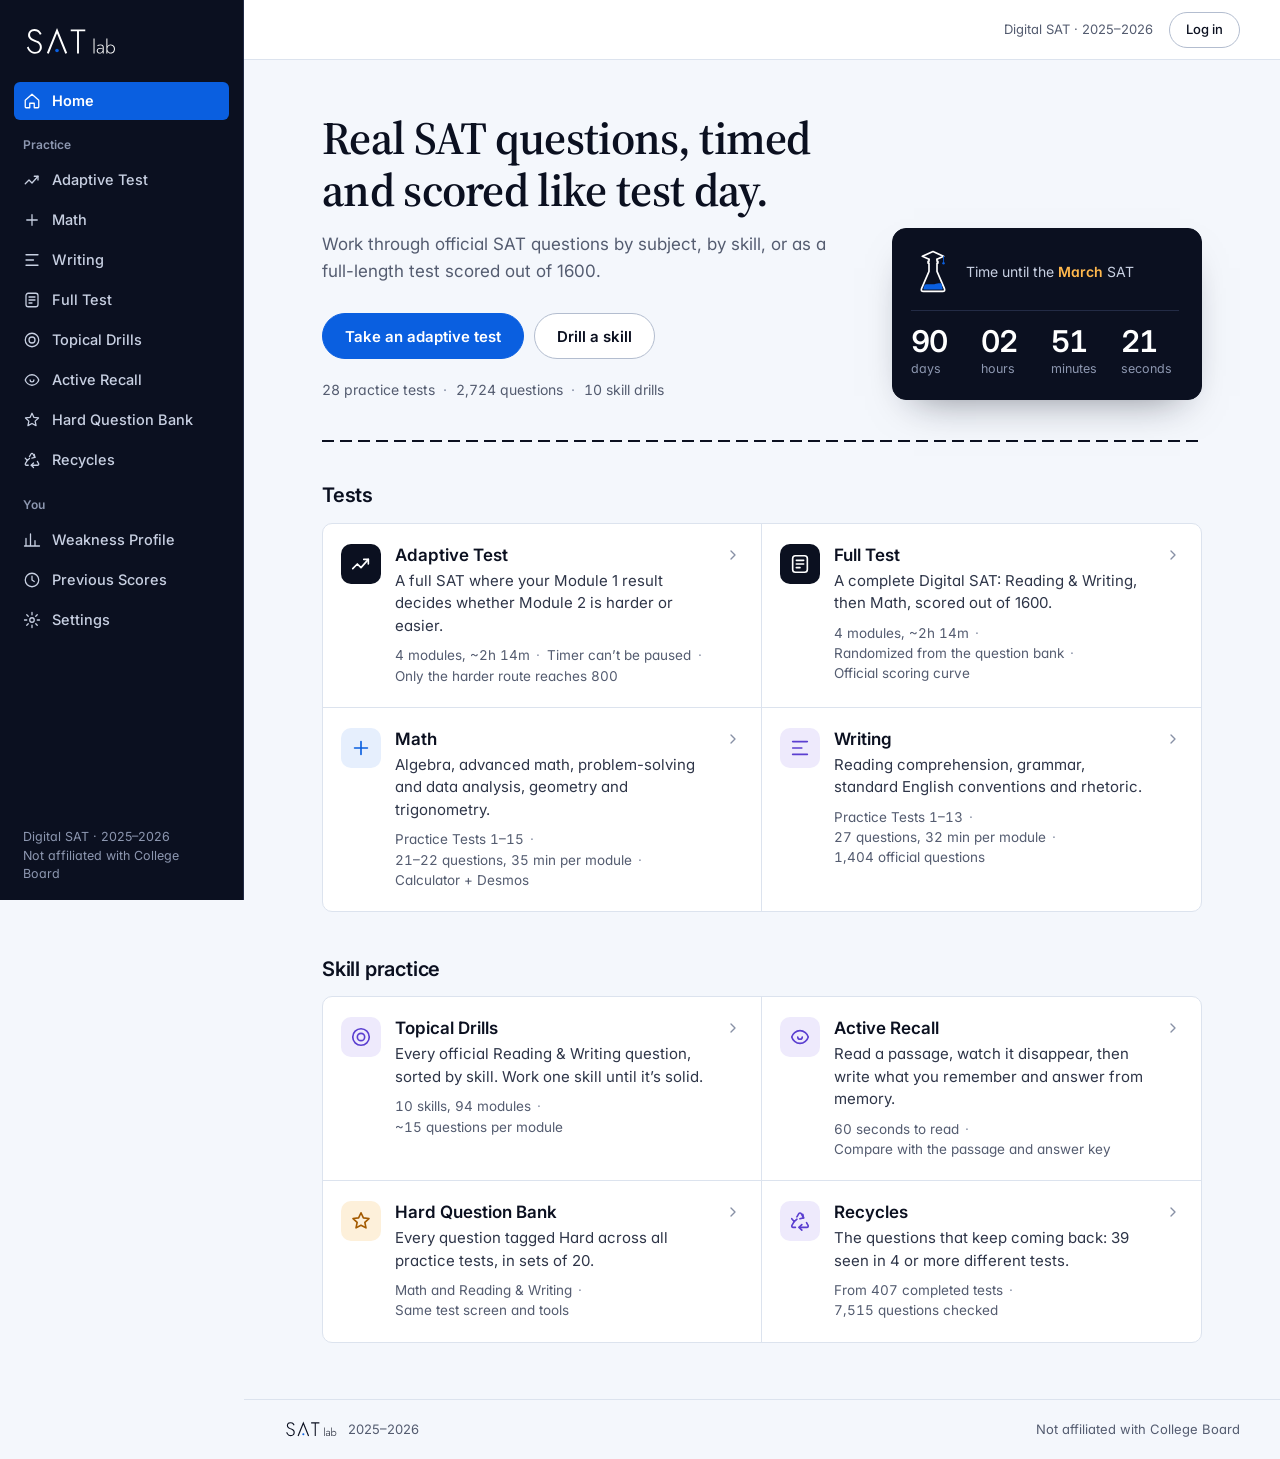
==== commit 57306f4d: "Brand the site: SATLab logo, favicon and brand colours - Logo: the vector SATLab wordmark replaces t" ====
--- a/index.html
+++ b/index.html
@@ -13,6 +13,10 @@
   </script>
   <meta name="viewport" content="width=device-width, initial-scale=1.0" />
   <title>SATLab</title>
+  <link rel="icon" type="image/svg+xml" href="brand/satlab-icon.svg" />
+  <link rel="icon" type="image/png" sizes="32x32" href="brand/favicon-32.png" />
+  <link rel="apple-touch-icon" href="brand/apple-touch-icon.png" />
+  <meta name="theme-color" content="#0B1020" />
   <link rel="preconnect" href="https://fonts.googleapis.com" />
   <link href="https://fonts.googleapis.com/css2?family=Inter:wght@400;500;600;700&family=Source+Serif+4:opsz,wght@8..60,400;8..60,600&display=swap" rel="stylesheet" />
   <style>
@@ -20,13 +24,13 @@
     html, body { min-height:100vh; -webkit-font-smoothing:antialiased; }
     /* everything else: theme.css (shared) and home.css (this page) */
   </style>
-  <link rel="stylesheet" href="theme.css?v=6" />
-  <link rel="stylesheet" href="home.css?v=5" />
+  <link rel="stylesheet" href="theme.css?v=7" />
+  <link rel="stylesheet" href="home.css?v=6" />
 </head>
 <body class="site-index">
 
 <aside class="sidebar" aria-label="Main navigation">
-  <div class="sb-brand" onclick="show('home')">SATLab</div>
+  <div class="sb-brand" onclick="show('home')"><img class="wm" src="brand/satlab-wordmark-white.svg" alt="SATLab" width="95" height="30" /></div>
   <nav class="sb-nav">
     <button class="sb-link active" data-nav="home" onclick="show('home')"><svg viewBox="0 0 24 24"><path d="M3 11l9-8 9 8v9a1 1 0 0 1-1 1h-5v-6H9v6H4a1 1 0 0 1-1-1z"/></svg>Home</button>
     <div class="sb-label">Practice</div>
@@ -49,7 +53,7 @@
 <!-- HOME -->
 <div id="home" class="page active">
   <header class="site-header">
-    <div class="logo" onclick="show('home')">SATLab</div>
+    <div class="logo" onclick="show('home')"><img class="mark on-dark" src="brand/satlab-icon-white.svg" alt="" width="36" height="36" /><img class="wm on-light" src="brand/satlab-wordmark.svg" alt="SATLab" width="70" height="22" /><img class="wm on-dark" src="brand/satlab-wordmark-white.svg" alt="SATLab" width="70" height="22" /></div>
     <div class="hdr-right">
       <span class="hdr-meta">Digital SAT · 2025–2026</span>
       <span id="account-status"></span>
@@ -72,6 +76,7 @@
         <ul class="hero-facts"><li>28 practice tests</li><li>2,724 questions</li><li>10 skill drills</li></ul>
       </div>
       <div class="countdown-widget" id="countdown-widget" role="timer" aria-label="Time until the next SAT">
+        <img class="cd-mark" src="brand/satlab-icon-white.svg" alt="" width="92" height="92" />
         <div class="countdown-label">Time until the <strong id="cd-month">—</strong> SAT</div>
         <div class="countdown-nums">
           <div class="countdown-unit"><div class="val" id="cd-days">--</div><div class="lbl">days</div></div>
@@ -85,25 +90,25 @@
   <section class="areas" aria-label="Practice">
     <h2>Tests</h2>
     <ul class="area-grid">
-      <li><a class="area" href="#adaptive" onclick="show('adaptive');return false;">
+      <li><a class="area" data-cat="full" href="#adaptive" onclick="show('adaptive');return false;">
         <svg viewBox="0 0 24 24" aria-hidden="true"><path d="M3 17l5-5 4 4 8-9"/><path d="M15 7h5v5"/></svg>
         <span class="area-name">Adaptive Test</span><span class="test-arrow" aria-hidden="true"></span>
         <span class="area-desc">A full SAT where your Module 1 result decides whether Module 2 is harder or easier.</span>
         <ul class="area-facts"><li>4 modules, ~2h 14m</li><li>Timer can’t be paused</li><li>Only the harder route reaches 800</li></ul>
       </a></li>
-      <li><a class="area" href="#fulltests" onclick="show('fulltests');return false;">
+      <li><a class="area" data-cat="full" href="#fulltests" onclick="show('fulltests');return false;">
         <svg viewBox="0 0 24 24" aria-hidden="true"><rect x="4" y="3" width="16" height="18" rx="3"/><path d="M8 8h8M8 12h8M8 16h4"/></svg>
         <span class="area-name">Full Test</span><span class="test-arrow" aria-hidden="true"></span>
         <span class="area-desc">A complete Digital SAT: Reading &amp; Writing, then Math, scored out of 1600.</span>
         <ul class="area-facts"><li>4 modules, ~2h 14m</li><li>Randomized from the question bank</li><li>Official scoring curve</li></ul>
       </a></li>
-      <li><a class="area" href="#math" onclick="show('math');return false;">
+      <li><a class="area" data-cat="math" href="#math" onclick="show('math');return false;">
         <svg viewBox="0 0 24 24" aria-hidden="true"><path d="M5 12h14M12 5v14"/></svg>
         <span class="area-name">Math</span><span class="test-arrow" aria-hidden="true"></span>
         <span class="area-desc">Algebra, advanced math, problem-solving and data analysis, geometry and trigonometry.</span>
         <ul class="area-facts"><li>Practice Tests 1–15</li><li>21–22 questions, 35 min per module</li><li>Calculator + Desmos</li></ul>
       </a></li>
-      <li><a class="area" href="#english" onclick="show('english');return false;">
+      <li><a class="area" data-cat="rw" href="#english" onclick="show('english');return false;">
         <svg viewBox="0 0 24 24" aria-hidden="true"><path d="M4 5h16M4 12h10M4 19h16"/></svg>
         <span class="area-name">Writing</span><span class="test-arrow" aria-hidden="true"></span>
         <span class="area-desc">Reading comprehension, grammar, standard English conventions and rhetoric.</span>
@@ -112,25 +117,25 @@
     </ul>
     <h2>Skill practice</h2>
     <ul class="area-grid">
-      <li><a class="area" href="#drills" onclick="show('drills');return false;">
+      <li><a class="area" data-cat="rw" href="#drills" onclick="show('drills');return false;">
         <svg viewBox="0 0 24 24" aria-hidden="true"><circle cx="12" cy="12" r="9"/><circle cx="12" cy="12" r="4"/></svg>
         <span class="area-name">Topical Drills</span><span class="test-arrow" aria-hidden="true"></span>
         <span class="area-desc">Every official Reading &amp; Writing question, sorted by skill. Work one skill until it’s solid.</span>
         <ul class="area-facts"><li>10 skills, 94 modules</li><li>~15 questions per module</li></ul>
       </a></li>
-      <li><a class="area" href="#recall" onclick="show('recall');return false;">
+      <li><a class="area" data-cat="rw" href="#recall" onclick="show('recall');return false;">
         <svg viewBox="0 0 24 24" aria-hidden="true"><path d="M12 5c-4.5 0-8 3.6-9 7 1 3.4 4.5 7 9 7s8-3.6 9-7c-1-3.4-4.5-7-9-7z"/><path d="M9.5 12a2.5 2.5 0 1 0 5 0"/></svg>
         <span class="area-name">Active Recall</span><span class="test-arrow" aria-hidden="true"></span>
         <span class="area-desc">Read a passage, watch it disappear, then write what you remember and answer from memory.</span>
         <ul class="area-facts"><li>60 seconds to read</li><li>Compare with the passage and answer key</li></ul>
       </a></li>
-      <li><a class="area" href="#hard" onclick="show('hard');return false;">
+      <li><a class="area" data-cat="hard" href="#hard" onclick="show('hard');return false;">
         <svg viewBox="0 0 24 24" aria-hidden="true"><path d="M12 3l2.6 5.6 6.1.7-4.5 4.2 1.2 6L12 16.6 6.6 19.5l1.2-6L3.3 9.3l6.1-.7z"/></svg>
         <span class="area-name">Hard Question Bank</span><span class="test-arrow" aria-hidden="true"></span>
         <span class="area-desc">Every question tagged Hard across all practice tests, in sets of 20.</span>
         <ul class="area-facts"><li>Math and Reading &amp; Writing</li><li>Same test screen and tools</li></ul>
       </a></li>
-      <li><a class="area" href="#recycles" onclick="show('recycles');return false;">
+      <li><a class="area" data-cat="rw" href="#recycles" onclick="show('recycles');return false;">
         <svg viewBox="0 0 24 24" aria-hidden="true"><path d="M7 19H4.5a1.5 1.5 0 0 1-1.3-2.25L5.6 12.6"/><path d="M11 19h8.5a1.5 1.5 0 0 0 1.3-2.25l-1.7-2.95"/><path d="M14 16l-3 3 3 3"/><path d="M8.6 7.5 10.7 4a1.5 1.5 0 0 1 2.6 0l2.6 4.5"/><path d="M15 4.6l.9 4-4 .9"/><path d="M3 9.5l2.6 3.1 3.1-2.6"/></svg>
         <span class="area-name">Recycles</span><span class="test-arrow" aria-hidden="true"></span>
         <span class="area-desc">The questions that keep coming back: 39 seen in 4 or more different tests.</span>
@@ -138,13 +143,13 @@
       </a></li>
     </ul>
   </section>
-  <footer class="site-footer"><div class="footer-copy">SATLab · 2025–2026</div><div class="footer-note">Not affiliated with College Board</div></footer>
+  <footer class="site-footer"><div class="footer-copy"><img class="wm on-light" src="brand/satlab-wordmark.svg" alt="SATLab" width="54" height="17" /><img class="wm on-dark" src="brand/satlab-wordmark-white.svg" alt="SATLab" width="54" height="17" /><span>2025–2026</span></div><div class="footer-note">Not affiliated with College Board</div></footer>
 </div>
 
 <!-- MATH -->
 <div id="math" class="page">
   <header class="site-header">
-    <div class="logo" onclick="show('home')">SATLab</div>
+    <div class="logo" onclick="show('home')"><img class="mark on-dark" src="brand/satlab-icon-white.svg" alt="" width="36" height="36" /><img class="wm on-light" src="brand/satlab-wordmark.svg" alt="SATLab" width="70" height="22" /><img class="wm on-dark" src="brand/satlab-wordmark-white.svg" alt="SATLab" width="70" height="22" /></div>
     <div class="hdr-right">
       <div class="breadcrumb"><span class="crumb" onclick="show('home')">Home</span><span class="sep">/</span><span class="cur">Math</span></div>
       <button class="back-btn is-back" onclick="show('home')">Back</button>
@@ -158,13 +163,13 @@
     <h2 class="sec-label">Practice tests</h2>
     <div class="tests-list" id="math-list"></div>
   </div>
-  <footer class="site-footer"><div class="footer-copy">SATLab · 2025–2026</div><div class="footer-note">Not affiliated with College Board</div></footer>
+  <footer class="site-footer"><div class="footer-copy"><img class="wm on-light" src="brand/satlab-wordmark.svg" alt="SATLab" width="54" height="17" /><img class="wm on-dark" src="brand/satlab-wordmark-white.svg" alt="SATLab" width="54" height="17" /><span>2025–2026</span></div><div class="footer-note">Not affiliated with College Board</div></footer>
 </div>
 
 <!-- FULL-LENGTH TESTS -->
 <div id="fulltests" class="page">
   <header class="site-header">
-    <div class="logo" onclick="show('home')">SATLab</div>
+    <div class="logo" onclick="show('home')"><img class="mark on-dark" src="brand/satlab-icon-white.svg" alt="" width="36" height="36" /><img class="wm on-light" src="brand/satlab-wordmark.svg" alt="SATLab" width="70" height="22" /><img class="wm on-dark" src="brand/satlab-wordmark-white.svg" alt="SATLab" width="70" height="22" /></div>
     <div class="hdr-right">
       <div class="breadcrumb"><span class="crumb" onclick="show('home')">Home</span><span class="sep">/</span><span class="cur">Full Test</span></div>
       <button class="back-btn is-back" onclick="show('home')">Back</button>
@@ -178,13 +183,13 @@
     <h2 class="sec-label">Full-length tests</h2>
     <div class="tests-list" id="full-list"></div>
   </div>
-  <footer class="site-footer"><div class="footer-copy">SATLab · 2025–2026</div><div class="footer-note">Not affiliated with College Board</div></footer>
+  <footer class="site-footer"><div class="footer-copy"><img class="wm on-light" src="brand/satlab-wordmark.svg" alt="SATLab" width="54" height="17" /><img class="wm on-dark" src="brand/satlab-wordmark-white.svg" alt="SATLab" width="54" height="17" /><span>2025–2026</span></div><div class="footer-note">Not affiliated with College Board</div></footer>
 </div>
 
 <!-- ADAPTIVE -->
 <div id="adaptive" class="page">
   <header class="site-header">
-    <div class="logo" onclick="show('home')">SATLab</div>
+    <div class="logo" onclick="show('home')"><img class="mark on-dark" src="brand/satlab-icon-white.svg" alt="" width="36" height="36" /><img class="wm on-light" src="brand/satlab-wordmark.svg" alt="SATLab" width="70" height="22" /><img class="wm on-dark" src="brand/satlab-wordmark-white.svg" alt="SATLab" width="70" height="22" /></div>
     <div class="hdr-right">
       <div class="breadcrumb"><span class="crumb" onclick="show('home')">Home</span><span class="sep">/</span><span class="cur">Adaptive Test</span></div>
       <button class="back-btn is-back" onclick="show('home')">Back</button>
@@ -198,13 +203,13 @@
     <h2 class="sec-label">Adaptive tests</h2>
     <div class="tests-list" id="adaptive-list"></div>
   </div>
-  <footer class="site-footer"><div class="footer-copy">SATLab · 2025–2026</div><div class="footer-note">Not affiliated with College Board</div></footer>
+  <footer class="site-footer"><div class="footer-copy"><img class="wm on-light" src="brand/satlab-wordmark.svg" alt="SATLab" width="54" height="17" /><img class="wm on-dark" src="brand/satlab-wordmark-white.svg" alt="SATLab" width="54" height="17" /><span>2025–2026</span></div><div class="footer-note">Not affiliated with College Board</div></footer>
 </div>
 
 <!-- ACTIVE RECALL -->
 <div id="recall" class="page">
   <header class="site-header">
-    <div class="logo" onclick="show('home')">SATLab</div>
+    <div class="logo" onclick="show('home')"><img class="mark on-dark" src="brand/satlab-icon-white.svg" alt="" width="36" height="36" /><img class="wm on-light" src="brand/satlab-wordmark.svg" alt="SATLab" width="70" height="22" /><img class="wm on-dark" src="brand/satlab-wordmark-white.svg" alt="SATLab" width="70" height="22" /></div>
     <div class="hdr-right">
       <div class="breadcrumb"><span class="crumb" onclick="show('home')">Home</span><span class="sep">/</span><span class="cur">Active Recall</span></div>
       <button class="back-btn is-back" onclick="show('home')">Back</button>
@@ -215,13 +220,13 @@
     <div class="subj-meta">Read each passage for 60 seconds. Then it disappears: write what you remember and answer the question from memory, then compare with the original. Builds the habit of really taking in what you read.</div>
   </div>
   <div class="tests-section" id="recall-sets"></div>
-  <footer class="site-footer"><div class="footer-copy">SATLab · 2025–2026</div><div class="footer-note">Not affiliated with College Board</div></footer>
+  <footer class="site-footer"><div class="footer-copy"><img class="wm on-light" src="brand/satlab-wordmark.svg" alt="SATLab" width="54" height="17" /><img class="wm on-dark" src="brand/satlab-wordmark-white.svg" alt="SATLab" width="54" height="17" /><span>2025–2026</span></div><div class="footer-note">Not affiliated with College Board</div></footer>
 </div>
 
 <!-- HARD QUESTION BANK -->
 <div id="hard" class="page">
   <header class="site-header">
-    <div class="logo" onclick="show('home')">SATLab</div>
+    <div class="logo" onclick="show('home')"><img class="mark on-dark" src="brand/satlab-icon-white.svg" alt="" width="36" height="36" /><img class="wm on-light" src="brand/satlab-wordmark.svg" alt="SATLab" width="70" height="22" /><img class="wm on-dark" src="brand/satlab-wordmark-white.svg" alt="SATLab" width="70" height="22" /></div>
     <div class="hdr-right">
       <div class="breadcrumb"><span class="crumb" onclick="show('home')">Home</span><span class="sep">/</span><span class="cur">Hard Question Bank</span></div>
       <button class="back-btn is-back" onclick="show('home')">Back</button>
@@ -233,13 +238,13 @@
     <div class="hb-stats" id="hb-stats"></div>
   </div>
   <div class="tests-section" id="hb-sets"><div class="hb-notice">Loading the question banks…</div></div>
-  <footer class="site-footer"><div class="footer-copy">SATLab · 2025–2026</div><div class="footer-note">Not affiliated with College Board</div></footer>
+  <footer class="site-footer"><div class="footer-copy"><img class="wm on-light" src="brand/satlab-wordmark.svg" alt="SATLab" width="54" height="17" /><img class="wm on-dark" src="brand/satlab-wordmark-white.svg" alt="SATLab" width="54" height="17" /><span>2025–2026</span></div><div class="footer-note">Not affiliated with College Board</div></footer>
 </div>
 
 <!-- RECYCLES -->
 <div id="recycles" class="page">
   <header class="site-header">
-    <div class="logo" onclick="show('home')">SATLab</div>
+    <div class="logo" onclick="show('home')"><img class="mark on-dark" src="brand/satlab-icon-white.svg" alt="" width="36" height="36" /><img class="wm on-light" src="brand/satlab-wordmark.svg" alt="SATLab" width="70" height="22" /><img class="wm on-dark" src="brand/satlab-wordmark-white.svg" alt="SATLab" width="70" height="22" /></div>
     <div class="hdr-right">
       <div class="breadcrumb"><span class="crumb" onclick="show('home')">Home</span><span class="sep">/</span><span class="cur">Recycles</span></div>
       <button class="back-btn is-back" onclick="show('home')">Back</button>
@@ -251,13 +256,13 @@
     <div class="hb-stats" id="rc-stats"></div>
   </div>
   <div class="tests-section" id="rc-sets"></div>
-  <footer class="site-footer"><div class="footer-copy">SATLab · 2025–2026</div><div class="footer-note">Not affiliated with College Board</div></footer>
+  <footer class="site-footer"><div class="footer-copy"><img class="wm on-light" src="brand/satlab-wordmark.svg" alt="SATLab" width="54" height="17" /><img class="wm on-dark" src="brand/satlab-wordmark-white.svg" alt="SATLab" width="54" height="17" /><span>2025–2026</span></div><div class="footer-note">Not affiliated with College Board</div></footer>
 </div>
 
 <!-- ENGLISH -->
 <div id="english" class="page">
   <header class="site-header">
-    <div class="logo" onclick="show('home')">SATLab</div>
+    <div class="logo" onclick="show('home')"><img class="mark on-dark" src="brand/satlab-icon-white.svg" alt="" width="36" height="36" /><img class="wm on-light" src="brand/satlab-wordmark.svg" alt="SATLab" width="70" height="22" /><img class="wm on-dark" src="brand/satlab-wordmark-white.svg" alt="SATLab" width="70" height="22" /></div>
     <div class="hdr-right">
       <div class="breadcrumb"><span class="crumb" onclick="show('home')">Home</span><span class="sep">/</span><span class="cur">Writing</span></div>
       <button class="back-btn is-back" onclick="show('home')">Back</button>
@@ -271,13 +276,13 @@
     <h2 class="sec-label">Practice tests</h2>
     <div class="tests-list" id="eng-list"></div>
   </div>
-  <footer class="site-footer"><div class="footer-copy">SATLab · 2025–2026</div><div class="footer-note">Not affiliated with College Board</div></footer>
+  <footer class="site-footer"><div class="footer-copy"><img class="wm on-light" src="brand/satlab-wordmark.svg" alt="SATLab" width="54" height="17" /><img class="wm on-dark" src="brand/satlab-wordmark-white.svg" alt="SATLab" width="54" height="17" /><span>2025–2026</span></div><div class="footer-note">Not affiliated with College Board</div></footer>
 </div>
 
 <!-- TOPICAL DRILLS — TOPIC LIST -->
 <div id="drills" class="page">
   <header class="site-header">
-    <div class="logo" onclick="show('home')">SATLab</div>
+    <div class="logo" onclick="show('home')"><img class="mark on-dark" src="brand/satlab-icon-white.svg" alt="" width="36" height="36" /><img class="wm on-light" src="brand/satlab-wordmark.svg" alt="SATLab" width="70" height="22" /><img class="wm on-dark" src="brand/satlab-wordmark-white.svg" alt="SATLab" width="70" height="22" /></div>
     <div class="hdr-right">
       <div class="breadcrumb"><span class="crumb" onclick="show('home')">Home</span><span class="sep">/</span><span class="cur">Topical Drills</span></div>
       <button class="back-btn is-back" onclick="show('home')">Back</button>
@@ -288,13 +293,13 @@
     <div class="subj-meta">Every official Reading &amp; Writing question, sorted by skill into modules of about 15 questions. Pick a skill to drill it.</div>
   </div>
   <div class="tests-section" id="drills-section"></div>
-  <footer class="site-footer"><div class="footer-copy">SATLab · 2025–2026</div><div class="footer-note">Not affiliated with College Board</div></footer>
+  <footer class="site-footer"><div class="footer-copy"><img class="wm on-light" src="brand/satlab-wordmark.svg" alt="SATLab" width="54" height="17" /><img class="wm on-dark" src="brand/satlab-wordmark-white.svg" alt="SATLab" width="54" height="17" /><span>2025–2026</span></div><div class="footer-note">Not affiliated with College Board</div></footer>
 </div>
 
 <!-- TOPICAL DRILLS — MODULE SELECTION -->
 <div id="drillmods" class="page">
   <header class="site-header">
-    <div class="logo" onclick="show('home')">SATLab</div>
+    <div class="logo" onclick="show('home')"><img class="mark on-dark" src="brand/satlab-icon-white.svg" alt="" width="36" height="36" /><img class="wm on-light" src="brand/satlab-wordmark.svg" alt="SATLab" width="70" height="22" /><img class="wm on-dark" src="brand/satlab-wordmark-white.svg" alt="SATLab" width="70" height="22" /></div>
     <div class="hdr-right">
       <div class="breadcrumb">
         <span class="crumb" onclick="show('home')">Home</span><span class="sep">/</span>
@@ -312,13 +317,13 @@
     <h2 class="mod-group-label">Modules</h2>
     <div class="mod-grid" id="dm-grid"></div>
   </div>
-  <footer class="site-footer"><div class="footer-copy">SATLab · 2025–2026</div><div class="footer-note">Not affiliated with College Board</div></footer>
+  <footer class="site-footer"><div class="footer-copy"><img class="wm on-light" src="brand/satlab-wordmark.svg" alt="SATLab" width="54" height="17" /><img class="wm on-dark" src="brand/satlab-wordmark-white.svg" alt="SATLab" width="54" height="17" /><span>2025–2026</span></div><div class="footer-note">Not affiliated with College Board</div></footer>
 </div>
 
 <!-- MODULE SELECTION -->
 <div id="modules" class="page">
   <header class="site-header">
-    <div class="logo" onclick="show('home')">SATLab</div>
+    <div class="logo" onclick="show('home')"><img class="mark on-dark" src="brand/satlab-icon-white.svg" alt="" width="36" height="36" /><img class="wm on-light" src="brand/satlab-wordmark.svg" alt="SATLab" width="70" height="22" /><img class="wm on-dark" src="brand/satlab-wordmark-white.svg" alt="SATLab" width="70" height="22" /></div>
     <div class="hdr-right">
       <div class="breadcrumb">
         <span class="crumb" onclick="show('home')">Home</span><span class="sep">/</span>
@@ -364,7 +369,7 @@
       </div>
     </div>
   </div>
-  <footer class="site-footer"><div class="footer-copy">SATLab · 2025–2026</div><div class="footer-note">Not affiliated with College Board</div></footer>
+  <footer class="site-footer"><div class="footer-copy"><img class="wm on-light" src="brand/satlab-wordmark.svg" alt="SATLab" width="54" height="17" /><img class="wm on-dark" src="brand/satlab-wordmark-white.svg" alt="SATLab" width="54" height="17" /><span>2025–2026</span></div><div class="footer-note">Not affiliated with College Board</div></footer>
 </div>
 
 <script src="recyclebank.js"></script>
--- a/theme.css
+++ b/theme.css
@@ -13,16 +13,27 @@
 
 /* ── 1. Tokens ─────────────────────────────────────────────── */
 :root:where(:not(:has(body.exam))) {
-  --paper:#ffffff; --ink:#1d1d1f; --ink-2:#3a3d44; --muted:#5b5f66; --faint:#8b9099;
-  --line:#dcdee3; --line-strong:#b8bcc4; --band:#f5f6f8; --rule:#2b2b2b; --choice:#4a4a4a;
-  --accent:#3046c5; --accent-hover:#23379f; --accent-soft:#eceffc; --on-accent:#ffffff;
-  --ok:#17803d; --ok-soft:#e8f5ec; --bad:#c0392b; --bad-soft:#fcefed; --warn:#a2640a;
+  /* SATLab brand: navy ink and the blue of the A's dot and the flask's liquid */
+  --brand-navy:#0B1020; --brand-blue:#0A5FE0;
+  --ground:#F4F7FC; --paper:#ffffff; --ink:#0B1020; --ink-2:#2E3548; --muted:#545C70; --faint:#8790A5;
+  --line:#DCE3EE; --line-strong:#B3BDCF; --band:#EEF3FB; --rule:#0B1020; --choice:#3A4152;
+  --accent:#0A5FE0; --accent-hover:#0849B0; --accent-soft:#E6EFFD; --accent-ink:#0849B0; --on-accent:#ffffff;
+  /* the shell: sidebar on desktop, header on phones */
+  --shell:#0B1020; --shell-2:#161D33; --shell-line:#232B45; --shell-line-strong:#3A4466; --shell-text:#C8D0E2; --shell-muted:#8D97B0; --shell-strong:#ffffff;
+  /* categories, used for icon tiles and result badges: both sections / Math / Reading & Writing / Hard */
+  --cat-full:#0B1020; --cat-full-soft:#E4E8F1;
+  --cat-math:#0A5FE0; --cat-math-soft:#E6EFFD;
+  --cat-rw:#5B3FD0; --cat-rw-soft:#EEEAFC;
+  --warm:#A35A00; --warm-soft:#FDF0DA; --warm-on-shell:#FFB84D;
+  /* states and score bands */
+  --ok:#147A3A; --ok-soft:#E5F4EA; --ok-fill:#1E9E4E; --bad:#C0352B; --bad-soft:#FCEBE9; --bad-fill:#D9473A;
+  --warn:#9A5B00; --warn-soft:#FDF0DA; --warn-fill:#C47A00;
   --font-ui:'Inter',system-ui,-apple-system,'Segoe UI',Roboto,Arial,sans-serif;
   --font-serif:'Source Serif 4','Noto Serif',Georgia,'Times New Roman',serif;
   --col:960px; --gutter:2.5rem;
   --r-sm:6px; --r-md:8px; --r-lg:10px; --r-xl:12px;
-  --shadow-sm:0 1px 2px rgba(20,22,28,.06);
-  --shadow-md:0 8px 24px -8px rgba(20,22,28,.18),0 2px 6px rgba(20,22,28,.06);
+  --shadow-sm:0 1px 2px rgba(11,16,32,.06);
+  --shadow-md:0 8px 24px -8px rgba(11,16,32,.20),0 2px 6px rgba(11,16,32,.06);
   --dash:repeating-linear-gradient(90deg,var(--rule) 0 12px,transparent 12px 18px);
   /* older names the pages' own styles still use */
   --black:var(--ink); --gray-dark:var(--ink-2); --gray-mid:var(--muted); --gray-light:var(--faint);
@@ -33,10 +44,16 @@
   color-scheme:light;
 }
 :root[data-theme="dark"]:where(:not(:has(body.exam))) {
-  --paper:#16181d; --ink:#e8eaee; --ink-2:#c9ccd3; --muted:#a3a8b2; --faint:#717683;
-  --line:#30343d; --line-strong:#4a4f5a; --band:#1d2027; --rule:#8d939e; --choice:#8a909b;
-  --accent:#8b9aff; --accent-hover:#a6b1ff; --accent-soft:rgba(125,142,255,.16); --on-accent:#11131a;
-  --ok:#5fd08e; --ok-soft:rgba(70,180,110,.15); --bad:#ff8a7a; --bad-soft:rgba(230,100,85,.15); --warn:#e0b050;
+  --ground:#0D1222; --paper:#141A2C; --ink:#E9EDF6; --ink-2:#C5CCDC; --muted:#9AA3BA; --faint:#6F7891;
+  --line:#262E46; --line-strong:#3A4462; --band:#1A2136; --rule:#8D97B0; --choice:#8D97B0;
+  --accent:#5B9BFF; --accent-hover:#82B3FF; --accent-soft:#16284D; --accent-ink:#8CB8FF; --on-accent:#07101F;
+  --shell:#070A15; --shell-2:#121830; --shell-line:#1C2440; --shell-line-strong:#323C5E; --shell-text:#C8D0E2; --shell-muted:#8D97B0;
+  --cat-full:#C8D0E2; --cat-full-soft:#1E2640;
+  --cat-math:#7AAEFF; --cat-math-soft:#132A52;
+  --cat-rw:#B4A5FF; --cat-rw-soft:#241E4A;
+  --warm:#FFB84D; --warm-soft:#3A2A10;
+  --ok:#5BD08A; --ok-soft:#10301F; --ok-fill:#3DBA6E; --bad:#FF8A7A; --bad-soft:#3A1A1A; --bad-fill:#E8604F;
+  --warn:#F0B44C; --warn-soft:#3A2A10; --warn-fill:#E0A030;
   --shadow-sm:0 1px 2px rgba(0,0,0,.4);
   --shadow-md:0 10px 30px -8px rgba(0,0,0,.6),0 2px 6px rgba(0,0,0,.4);
   --black:var(--ink); --gray-dark:var(--ink-2); --gray-mid:var(--muted); --gray-light:var(--faint);
@@ -47,11 +64,29 @@
   color-scheme:dark;
 }
 
+/* tester.html (a sample module that is not body.exam) keeps the pre-brand palette, so it looks exactly as before */
+:root:has(.tester-badge) {
+  --ground:#ffffff; --paper:#ffffff; --ink:#1d1d1f; --ink-2:#3a3d44; --muted:#5b5f66; --faint:#8b9099;
+  --line:#dcdee3; --line-strong:#b8bcc4; --band:#f5f6f8; --rule:#2b2b2b; --choice:#4a4a4a;
+  --accent:#3046c5; --accent-hover:#23379f; --accent-soft:#eceffc; --on-accent:#ffffff;
+  --ok:#17803d; --ok-soft:#e8f5ec; --bad:#c0392b; --bad-soft:#fcefed; --warn:#a2640a;
+  --shadow-sm:0 1px 2px rgba(20,22,28,.06);
+  --shadow-md:0 8px 24px -8px rgba(20,22,28,.18),0 2px 6px rgba(20,22,28,.06);
+}
+:root[data-theme="dark"]:has(.tester-badge) {
+  --ground:#16181d; --paper:#16181d; --ink:#e8eaee; --ink-2:#c9ccd3; --muted:#a3a8b2; --faint:#717683;
+  --line:#30343d; --line-strong:#4a4f5a; --band:#1d2027; --rule:#8d939e; --choice:#8a909b;
+  --accent:#8b9aff; --accent-hover:#a6b1ff; --accent-soft:rgba(125,142,255,.16); --on-accent:#11131a;
+  --ok:#5fd08e; --ok-soft:rgba(70,180,110,.15); --bad:#ff8a7a; --bad-soft:rgba(230,100,85,.15); --warn:#e0b050;
+  --shadow-sm:0 1px 2px rgba(0,0,0,.4);
+  --shadow-md:0 10px 30px -8px rgba(0,0,0,.6),0 2px 6px rgba(0,0,0,.4);
+}
+
 /* ── 2. Base and browser surfaces ──────────────────────────── */
 html:where(:not(:has(body.exam))), body:where(:not(.exam)) {
-  background:var(--paper); color:var(--ink); font-family:var(--font-ui); transition:none;
-}
-html:where(:not(:has(body.exam))) { scrollbar-color:var(--line-strong) var(--paper); }
+  background:var(--ground); color:var(--ink); font-family:var(--font-ui); transition:none;
+}
+html:where(:not(:has(body.exam))) { scrollbar-color:var(--line-strong) var(--ground); }
 body:where(:not(.exam)) { font-size:16px; line-height:1.5; caret-color:var(--accent); font-feature-settings:'cv11'; }
 :where(body:not(.exam)) ::selection, body:where(:not(.exam))::selection { background:color-mix(in srgb, var(--accent) 24%, transparent); color:inherit; }
 :where(body:not(.exam)) :focus-visible { outline:2px solid var(--accent); outline-offset:2px; }
@@ -74,9 +109,9 @@
   height:60px; padding:0 var(--gutter); background:var(--paper); border-bottom:1px solid var(--line);
   backdrop-filter:none; -webkit-backdrop-filter:none;
 }
-:where(body:not(.exam)) .logo { font-family:var(--font-serif); font-size:20px; font-weight:600; letter-spacing:-.01em; color:var(--ink); }
+:where(body:not(.exam)) .logo { display:flex; align-items:center; gap:8px; font-size:0; line-height:0; color:var(--ink); }
 :where(body:not(.exam)) .breadcrumb { font-size:14px; color:var(--muted); gap:8px; }
-:where(body:not(.exam)) .breadcrumb .sep { color:var(--faint); }
+:where(body:not(.exam)) .breadcrumb .sep { color:var(--muted); }
 :where(body:not(.exam)) .breadcrumb .crumb:hover { color:var(--ink); text-decoration:underline; text-underline-offset:3px; }
 :where(body:not(.exam)) .breadcrumb .cur { color:var(--ink); font-weight:500; }
 :where(body:not(.exam)) .site-footer { display:flex; align-items:center; justify-content:space-between; margin-top:auto; border-top:1px solid var(--line); background:none; padding:1.25rem var(--gutter); gap:.25rem 1rem; flex-wrap:wrap; }
@@ -173,11 +208,19 @@
 :where(body:not(.exam)) .hist-row { gap:14px; }
 :where(body:not(.exam)) .hist-main { gap:4px; }
 :where(body:not(.exam)) .hist-top { gap:8px; }
-:where(body:not(.exam)) .hist-type { font-size:12px; font-weight:500; color:var(--ink-2); border:1px solid var(--line); border-radius:4px; padding:1px 7px; background:none; }
+:where(body:not(.exam)) .hist-type { font-size:12px; font-weight:600; color:var(--cat-full); border:0; border-radius:4px; padding:2px 7px; background:var(--cat-full-soft); }
+:where(body:not(.exam)) .hist-type[data-cat="math"] { color:var(--cat-math); background:var(--cat-math-soft); }
+:where(body:not(.exam)) .hist-type[data-cat="rw"] { color:var(--cat-rw); background:var(--cat-rw-soft); }
 :where(body:not(.exam)) .hist-type:empty { display:none; }
 :where(body:not(.exam)) .hist-title { font-size:16px; font-weight:500; color:var(--ink); }
 :where(body:not(.exam)) .hist-date { font-size:13px; color:var(--muted); }
 :where(body:not(.exam)) .hist-score-num { font:600 17px/1.2 var(--font-ui); color:var(--ink); }
+/* score band: a tinted pill on the number, the percentage beside it says the same in words */
+:where(body:not(.exam)) .hist-score[data-band] .hist-score-num { display:inline-block; padding:3px 9px; border-radius:6px; }
+:where(body:not(.exam)) .hist-score[data-band="strong"] .hist-score-num { color:var(--ok); background:var(--ok-soft); }
+:where(body:not(.exam)) .hist-score[data-band="mid"] .hist-score-num { color:var(--warn); background:var(--warn-soft); }
+:where(body:not(.exam)) .hist-score[data-band="weak"] .hist-score-num { color:var(--bad); background:var(--bad-soft); }
+:where(body:not(.exam)) .hist-score-pct { margin-top:3px; }
 :where(body:not(.exam)) .hist-score-pct { font-size:13px; color:var(--muted); }
 :where(body:not(.exam)) .d-title { font-family:var(--font-serif); font-weight:600; font-size:28px; letter-spacing:-.01em; color:var(--ink); }
 :where(body:not(.exam)) .d-sub { font-size:14px; color:var(--muted); }
@@ -185,6 +228,7 @@
 :where(body:not(.exam)) .score-pct { font-size:14px; }
 :where(body:not(.exam)) .score-row { border-bottom:1px solid var(--line); }
 :where(body:not(.exam)) .sstat .n { font:600 22px/1.2 var(--font-ui); color:var(--ink); }
+:where(body:not(.exam)) #m-ok { color:var(--ok); } :where(body:not(.exam)) #m-bad { color:var(--bad); }
 :where(body:not(.exam)) .sstat .l, :where(body:not(.exam)) .section-score-lbl { font-size:13px; color:var(--muted); }
 :where(body:not(.exam)) .total-score-card, :where(body:not(.exam)) .module-result-card { border:1px solid var(--line); border-radius:var(--r-lg); box-shadow:none; background:var(--paper); }
 :where(body:not(.exam)) .total-score-num { font-family:var(--font-serif); font-weight:600; font-size:60px; color:var(--ink); }
@@ -200,24 +244,33 @@
 /* ── 9. Progress bars (Weakness Profile, score detail) ─────── */
 :where(body:not(.exam)) .bar-wrap, :where(body:not(.exam)) .domain-bar-wrap { height:6px; border-radius:999px; background:var(--band); box-shadow:inset 0 0 0 1px var(--line); }
 :where(body:not(.exam)) .bar-fill, :where(body:not(.exam)) .domain-bar { border-radius:999px; background:var(--accent); }
-:where(body:not(.exam)) .bar-fill.weak { background:var(--bad); } :where(body:not(.exam)) .bar-fill.mid { background:var(--warn); } :where(body:not(.exam)) .bar-fill.strong { background:var(--ok); }
+:where(body:not(.exam)) .bar-fill.weak { background:var(--bad-fill); } :where(body:not(.exam)) .bar-fill.mid { background:var(--warn-fill); } :where(body:not(.exam)) .bar-fill.strong { background:var(--ok-fill); }
 
 /* ── 10. Weakness Profile ──────────────────────────────────── */
-:where(body:not(.exam)) .overview { gap:0; padding:0; margin-bottom:2.5rem; border:1px solid var(--line); border-radius:var(--r-lg); }
+:where(body:not(.exam)) .overview { gap:0; padding:0; margin-bottom:2.5rem; border:1px solid var(--line); border-radius:var(--r-lg); background:var(--paper); }
 :where(body:not(.exam)) .ov-stat { flex:1 1 160px; padding:1.1rem 1.25rem; }
 :where(body:not(.exam)) .ov-stat + .ov-stat { border-left:1px solid var(--line); }
 :where(body:not(.exam)) .ov-stat .n { font:600 26px/1.2 var(--font-ui); color:var(--ink); }
+:where(body:not(.exam)) .ov-stat .n[data-band="strong"] { color:var(--ok); } :where(body:not(.exam)) .ov-stat .n[data-band="mid"] { color:var(--warn); } :where(body:not(.exam)) .ov-stat .n[data-band="weak"] { color:var(--bad); }
 :where(body:not(.exam)) .ov-stat .l { font-size:13px; color:var(--muted); margin-top:4px; }
 :where(body:not(.exam)) .domain-list { margin-bottom:2.75rem; }
 :where(body:not(.exam)) .domain-row { gap:14px; padding:12px 18px; border:0; }
 :where(body:not(.exam)) .domain-row + .domain-row { border-top:1px solid var(--line); }
 :where(body:not(.exam)) .domain-row:first-child { border-top:0; }
 :where(body:not(.exam)) .domain-name { font-size:15px; color:var(--ink); }
+/* bars line up whether or not a row carries the Focus badge */
+@media (min-width:601px) {
+  :where(body:not(.exam)) .domain-row { display:grid; grid-template-columns:3.6rem 16rem minmax(0,1fr) 6.5rem; }
+  :where(body:not(.exam)) .domain-name { grid-column:1 / 3; width:auto; }
+  :where(body:not(.exam)) .domain-focus-badge { grid-column:1; justify-self:start; }
+  :where(body:not(.exam)) .domain-focus-badge + .domain-name { grid-column:2; }
+  :where(body:not(.exam)) .domain-sc { width:auto; }
+}
 :where(body:not(.exam)) .domain-sc { font-size:13px; color:var(--muted); }
-:where(body:not(.exam)) .domain-focus-badge { font-size:12px; font-weight:600; color:var(--bad); border:1px solid var(--bad); border-radius:4px; padding:1px 6px; background:none; }
+:where(body:not(.exam)) .domain-focus-badge { font-size:12px; font-weight:600; color:var(--bad); border:0; border-radius:4px; padding:2px 7px; background:var(--bad-soft); }
 
 /* ── 11. Empty and guest states ────────────────────────────── */
-:where(body:not(.exam)) .empty-state, :where(body:not(.exam)) .guest-block { background:none; border:1px solid var(--line); border-radius:var(--r-lg); color:var(--muted); font-size:15px; line-height:1.6; }
+:where(body:not(.exam)) .empty-state, :where(body:not(.exam)) .guest-block { background:var(--paper); border:1px solid var(--line); border-radius:var(--r-lg); color:var(--muted); font-size:15px; line-height:1.6; }
 :where(body:not(.exam)) .empty-state { margin-top:0; padding:3rem 1.5rem; }
 :where(body:not(.exam)) .empty-state .big, :where(body:not(.exam)) .guest-block .big { font:600 18px/1.35 var(--font-ui); letter-spacing:0; color:var(--ink); margin-bottom:.35rem; }
 :where(body:not(.exam)) .guest-block a.cta { height:44px; padding:0 22px; font-size:15px; }
@@ -269,6 +322,43 @@
 body:not(.exam) .rq-box { border-radius:var(--r-xl); border:1px solid var(--line); }
 body:not(.exam) .rq-ctx, body:not(.exam) .rq-count { font-family:var(--font-ui); font-variant-numeric:tabular-nums; }
 
+/* ── 16. Brand marks ───────────────────────────────────────── */
+/* Each logo is a pair of <img>s, ink (.on-light) and white (.on-dark); the ground decides which shows. */
+:where(body:not(.exam)) .wm { display:block; height:22px; width:auto; }
+:where(body:not(.exam)) .mark { display:block; width:36px; height:36px; margin:-6px -4px -6px -8px; } /* the flask sits inside a padded square */
+:where(body:not(.exam)) .on-dark { display:none; }
+:root[data-theme="dark"] :where(body:not(.exam)) .on-light { display:none; }
+:root[data-theme="dark"] :where(body:not(.exam)) .on-dark { display:block; }
+:where(body:not(.exam)) .logo { cursor:pointer; }
+:root :where(body:not(.exam)) .logo .mark.mark { display:none; } /* beats the dark-theme .on-dark rule above */
+:where(body:not(.exam)) .footer-copy { display:flex; align-items:center; gap:10px; }
+:where(body:not(.exam)) .footer-copy .wm { height:17px; }
+/* empty states carry the flask */
+:where(body:not(.exam)) .empty-state::before { content:''; display:block; width:64px; height:64px; margin:-.5rem auto .5rem; background:url("brand/satlab-icon.svg") center/contain no-repeat; }
+:root[data-theme="dark"] :where(body:not(.exam)) .empty-state::before { background-image:url("brand/satlab-icon-white.svg"); }
+/* login: flask and wordmark above the form */
+:where(body:not(.exam)) .auth-brand { display:flex; align-items:center; justify-content:center; gap:10px; margin:0 auto 1.5rem; }
+:where(body:not(.exam)) .auth-brand .mark { width:60px; height:60px; margin:-10px -6px -10px -12px; }
+:where(body:not(.exam)) .auth-brand .wm { height:30px; }
+:where(body:not(.exam)) .auth-col { width:100%; max-width:400px; }
+
+/* On phones the header is the shell (the sidebar is hidden): navy, white wordmark, flask */
+@media (max-width:900px) {
+  :where(body:not(.exam)) .site-header { background:var(--shell); border-bottom-color:var(--shell); color:var(--shell-text); }
+  :where(body:not(.exam)) .site-header .on-light { display:none; }
+  :where(body:not(.exam)) .site-header .on-dark { display:block; }
+  :where(body:not(.exam)) .site-header .logo .mark.on-dark { display:block; }
+  :where(body:not(.exam)) .site-header .wm { height:20px; }
+  :where(body:not(.exam)) .site-header .back-btn, :where(body:not(.exam)) .site-header .settings-btn { background:transparent; color:var(--shell-strong); border-color:var(--shell-line-strong); }
+  :where(body:not(.exam)) .site-header .back-btn:hover, :where(body:not(.exam)) .site-header .settings-btn:hover { background:var(--shell-2); border-color:var(--shell-text); color:var(--shell-strong); }
+  :where(body:not(.exam)) .site-header #account-status a, :where(body:not(.exam)) .site-header #account-status span { color:var(--shell-text) !important; border-color:var(--shell-line-strong) !important; }
+  :where(body:not(.exam)) .site-header #account-status a[href="login.html"] { color:var(--shell-strong) !important; }
+  :where(body:not(.exam)) .site-header #account-status a[href="login.html"]:hover { background:var(--shell-2); border-color:var(--shell-text) !important; }
+  :where(body:not(.exam)) .site-header .breadcrumb, :where(body:not(.exam)) .site-header .breadcrumb .sep { color:var(--shell-muted); }
+  :where(body:not(.exam)) .site-header .breadcrumb .cur, :where(body:not(.exam)) .site-header .breadcrumb .crumb:hover { color:var(--shell-strong); }
+  :where(body:not(.exam)) .site-header :focus-visible { outline-color:#8CB8FF; }
+}
+
 @media (max-width:600px) {
   :root:where(:not(:has(body.exam))) { --gutter:1rem; }
   :where(body:not(.exam)) .hero, :where(body:not(.exam)) .settings-hero, :where(body:not(.exam)) .subj-hero, :where(body:not(.exam)) .mod-hero { padding-top:2rem; }
@@ -276,6 +366,7 @@
   :where(body:not(.exam)) .tests-section, :where(body:not(.exam)) .mod-section, :where(body:not(.exam)) .list-section, :where(body:not(.exam)) .content, :where(body:not(.exam)) .settings-section { padding-top:1.75rem; padding-bottom:3rem; }
   :where(body:not(.exam)) .test-row, :where(body:not(.exam)) .test-row:hover, :where(body:not(.exam)) .hist-row, :where(body:not(.exam)) .hist-row:hover { padding:13px 14px; }
   :where(body:not(.exam)) .auth-box { padding:1.75rem 1.25rem; border:0; }
+  :where(body:not(.exam)) .auth-wrap { padding:2rem var(--gutter) 2.5rem; }
   :where(body:not(.exam)) .ov-stat + .ov-stat { border-left:0; border-top:1px solid var(--line); }
   :where(body:not(.exam)) .overview { flex-direction:column; }
 }
--- a/home.css
+++ b/home.css
@@ -5,26 +5,24 @@
 /* ── Sidebar ── */
 .sidebar {
   position:fixed; inset:0 auto 0 0; width:var(--sb-w); z-index:150; display:flex; flex-direction:column; overflow-y:auto;
-  padding:1.1rem .85rem 1rem; gap:1.1rem; background:var(--paper); border-right:1px solid var(--line);
-  scrollbar-width:thin;
-}
-.sb-brand {
-  display:flex; align-items:center; height:40px; padding:0 .6rem; cursor:pointer; color:var(--ink); text-decoration:none; border-radius:var(--r-sm);
-  font-family:var(--font-serif); font-weight:600; font-size:22px; letter-spacing:-.015em;
-}
-.sb-brand i { display:none; }
+  padding:1.25rem .85rem 1rem; gap:1.1rem; background:var(--shell); border-right:1px solid var(--shell-line);
+  scrollbar-width:thin; scrollbar-color:var(--shell-line-strong) var(--shell);
+}
+/* the brand shell: navy rail, white wordmark, the active page in brand blue */
+.sb-brand { display:flex; align-items:center; height:44px; padding:0 .6rem; cursor:pointer; text-decoration:none; border-radius:var(--r-sm); }
+.sb-brand .wm { display:block; height:30px; width:auto; }
 .sb-nav { display:flex; flex-direction:column; gap:2px; }
-.sb-label { font:600 12px/1 var(--font-ui); color:var(--muted); padding:1.1rem .6rem .5rem; }
+.sb-label { font:600 12px/1 var(--font-ui); color:var(--shell-muted); padding:1.1rem .6rem .5rem; }
 .sb-link {
   display:flex; align-items:center; gap:11px; width:100%; min-height:38px; padding:0 .6rem; border:0; border-radius:var(--r-sm);
-  font:500 14.5px/1.2 var(--font-ui); color:var(--ink-2); background:none; text-align:left; text-decoration:none; cursor:pointer;
+  font:500 14.5px/1.2 var(--font-ui); color:var(--shell-text); background:none; text-align:left; text-decoration:none; cursor:pointer;
   transition:background-color .15s, color .15s;
 }
 .sb-link svg { width:18px; height:18px; flex-shrink:0; stroke:currentColor; fill:none; stroke-width:1.7; stroke-linecap:round; stroke-linejoin:round; }
-.sb-link:hover { background:var(--band); color:var(--ink); }
-.sb-link.active { background:var(--accent-soft); color:var(--accent); font-weight:600; box-shadow:none; }
-.sb-link:focus-visible { outline-offset:-2px; }
-.sb-foot { margin-top:auto; padding:.5rem .6rem 0; font-size:12.5px; line-height:1.5; color:var(--muted); }
+.sb-link:hover { background:var(--shell-2); color:var(--shell-strong); }
+.sb-link.active { background:var(--brand-blue); color:#fff; font-weight:600; box-shadow:none; }
+.sidebar :focus-visible { outline:2px solid #8CB8FF; outline-offset:-2px; }
+.sb-foot { margin-top:auto; padding:.5rem .6rem 0; font-size:12.5px; line-height:1.5; color:var(--shell-muted); }
 
 /* Pages sit right of the sidebar; on desktop it replaces the header logo and shortcuts */
 .page { margin-left:var(--sb-w); }
@@ -68,35 +66,54 @@
 .hero-facts { display:flex; flex-wrap:wrap; gap:4px 0; margin-top:1.25rem; list-style:none; font-size:14px; color:var(--muted); font-variant-numeric:tabular-nums; }
 .hero-facts li:not(:last-child)::after { content:'·'; margin:0 .6em; color:var(--faint); }
 
-/* SAT date countdown: quiet, ink, tabular */
-.countdown-widget { border:1px solid var(--line); border-radius:var(--r-lg); padding:1rem 1.25rem 1.1rem; min-width:290px; }
-.countdown-label { font-size:14px; color:var(--muted); }
-.countdown-label strong { color:var(--ink); font-weight:600; }
-.countdown-nums { display:grid; grid-template-columns:repeat(4,1fr); gap:.75rem; margin-top:.6rem; }
-.countdown-unit .val { font:600 28px/1.1 var(--font-ui); color:var(--ink); font-variant-numeric:tabular-nums; letter-spacing:-.01em; }
-.countdown-unit .lbl { font-size:12.5px; color:var(--muted); margin-top:2px; }
+/* The hero's one brand moment: a navy panel with the flask and the SAT date countdown */
+.countdown-widget {
+  display:grid; grid-template-columns:auto minmax(0,1fr); column-gap:.6rem; align-items:center;
+  min-width:310px; padding:1rem 1.4rem 1.3rem 1.1rem; border-radius:14px;
+  background:var(--shell); color:var(--shell-text); border:1px solid var(--shell);
+  box-shadow:0 18px 40px -22px rgba(11,16,32,.55);
+}
+.cd-mark { width:64px; height:64px; margin:-6px -8px -6px -10px; }
+.countdown-label { font-size:14px; line-height:1.4; color:var(--shell-text); }
+.countdown-label strong { color:var(--warm-on-shell); font-weight:600; }
+.countdown-nums { grid-column:1 / -1; display:grid; grid-template-columns:repeat(4,1fr); gap:.75rem; margin-top:.8rem; padding-top:.85rem; border-top:1px solid var(--shell-line); }
+.countdown-unit .val { font:600 30px/1.1 var(--font-ui); color:#fff; font-variant-numeric:tabular-nums; letter-spacing:-.01em; }
+.countdown-unit .lbl { font-size:12.5px; color:var(--shell-muted); margin-top:2px; }
+:root[data-theme="dark"] .countdown-widget { background:#111A36; border-color:#24305A; box-shadow:none; }
 
 /* ── Home: practice areas, two groups of equal-weight rows ── */
 .areas { width:100%; max-width:var(--col); margin:0 auto; padding:2.5rem var(--gutter) 3.5rem; }
 .areas h2 { font:600 20px/1.3 var(--font-ui); letter-spacing:-.01em; color:var(--ink); }
 .areas h2 + .area-grid { margin-top:.9rem; }
 .areas .area-grid + h2 { margin-top:2.75rem; }
-.area-grid { display:grid; grid-template-columns:1fr 1fr; border-top:1px solid var(--line); list-style:none; }
+.area-grid { display:grid; grid-template-columns:1fr 1fr; list-style:none; background:var(--paper); border:1px solid var(--line); border-radius:var(--r-lg); overflow:hidden; }
 .area-grid > li { border-bottom:1px solid var(--line); display:flex; }
+.area-grid > li:nth-last-child(-n+2):nth-child(odd), .area-grid > li:nth-last-child(-n+2):nth-child(odd) + li { border-bottom:0; }
 .area-grid > li:nth-child(odd) { border-right:1px solid var(--line); }
 .area {
-  display:grid; grid-template-columns:22px minmax(0,1fr) 16px; column-gap:14px; align-content:start; width:100%;
-  padding:1.25rem 1.25rem 1.3rem 1rem; color:inherit; text-decoration:none; transition:background-color .15s;
+  display:grid; grid-template-columns:40px minmax(0,1fr) 16px; column-gap:14px; align-content:start; width:100%;
+  padding:1.25rem 1.25rem 1.3rem 1.1rem; color:inherit; text-decoration:none; transition:background-color .15s;
 }
 .area:hover { background:var(--band); }
 .area:focus-visible { outline-offset:-2px; }
-.area > svg { width:22px; height:22px; margin-top:2px; stroke:var(--accent); fill:none; stroke-width:1.7; stroke-linecap:round; stroke-linejoin:round; }
-.area-name { font:600 17px/1.3 var(--font-ui); color:var(--ink); transition:color .15s; }
+/* icon tiles: colour says what the area covers. Navy both sections, blue Math, violet Reading & Writing, amber Hard */
+.area > svg {
+  grid-row:1 / span 3; width:40px; height:40px; padding:9px; border-radius:10px;
+  color:var(--cat-full); background:var(--cat-full-soft);
+  stroke:currentColor; fill:none; stroke-width:1.8; stroke-linecap:round; stroke-linejoin:round;
+}
+.area[data-cat="full"] > svg { color:#fff; background:var(--brand-navy); }
+:root[data-theme="dark"] .area[data-cat="full"] > svg { color:var(--cat-full); background:var(--cat-full-soft); }
+.area[data-cat="math"] > svg { color:var(--cat-math); background:var(--cat-math-soft); }
+.area[data-cat="rw"] > svg { color:var(--cat-rw); background:var(--cat-rw-soft); }
+.area[data-cat="hard"] > svg { color:var(--warm); background:var(--warm-soft); }
+.area-name { font:600 17px/1.3 var(--font-ui); color:var(--ink); transition:color .15s; align-self:center; }
 .area:hover .area-name { color:var(--accent); }
 .area-desc { grid-column:2; margin-top:4px; font-size:15px; line-height:1.5; color:var(--ink-2); }
 .area-facts { grid-column:2; display:flex; flex-wrap:wrap; margin-top:8px; list-style:none; font-size:13.5px; line-height:1.5; color:var(--muted); font-variant-numeric:tabular-nums; }
 .area-facts li:not(:last-child)::after { content:'·'; margin:0 .5em; color:var(--faint); }
 .area .test-arrow { grid-column:3; grid-row:1; align-self:center; }
+.area-name { grid-column:2; grid-row:1; }
 .area:hover .test-arrow { color:var(--accent); transform:translateX(2px); }
 
 /* ── Inner sections: lists and module choice ── */
@@ -181,6 +198,7 @@
 @media (max-width:700px) {
   .area-grid { grid-template-columns:1fr; }
   .area-grid > li:nth-child(odd) { border-right:0; }
+  .area-grid > li:nth-last-child(-n+2):nth-child(odd) { border-bottom:1px solid var(--line); }
   .mod-grid { grid-template-columns:1fr; }
 }
 @media (max-width:600px) {
@@ -189,9 +207,11 @@
   .home-hero::after { margin-top:2rem; }
   .home-hero .lede { font-size:16px; }
   .hero-btn { flex:1 1 auto; }
-  .countdown-widget { justify-self:stretch; min-width:0; }
+  .countdown-widget { justify-self:stretch; min-width:0; padding:.9rem 1.1rem 1.1rem .9rem; }
+  .countdown-unit .val { font-size:24px; }
+  .countdown-nums { gap:.4rem; }
   .areas { padding-top:2rem; }
-  .area { padding:1.1rem .25rem 1.15rem; }
+  .area { padding:1.1rem 1rem 1.15rem .9rem; }
   .reco-popup { left:1rem; right:1rem; bottom:1rem; max-width:none; }
   .test-right .rc-count { display:none; }
 }
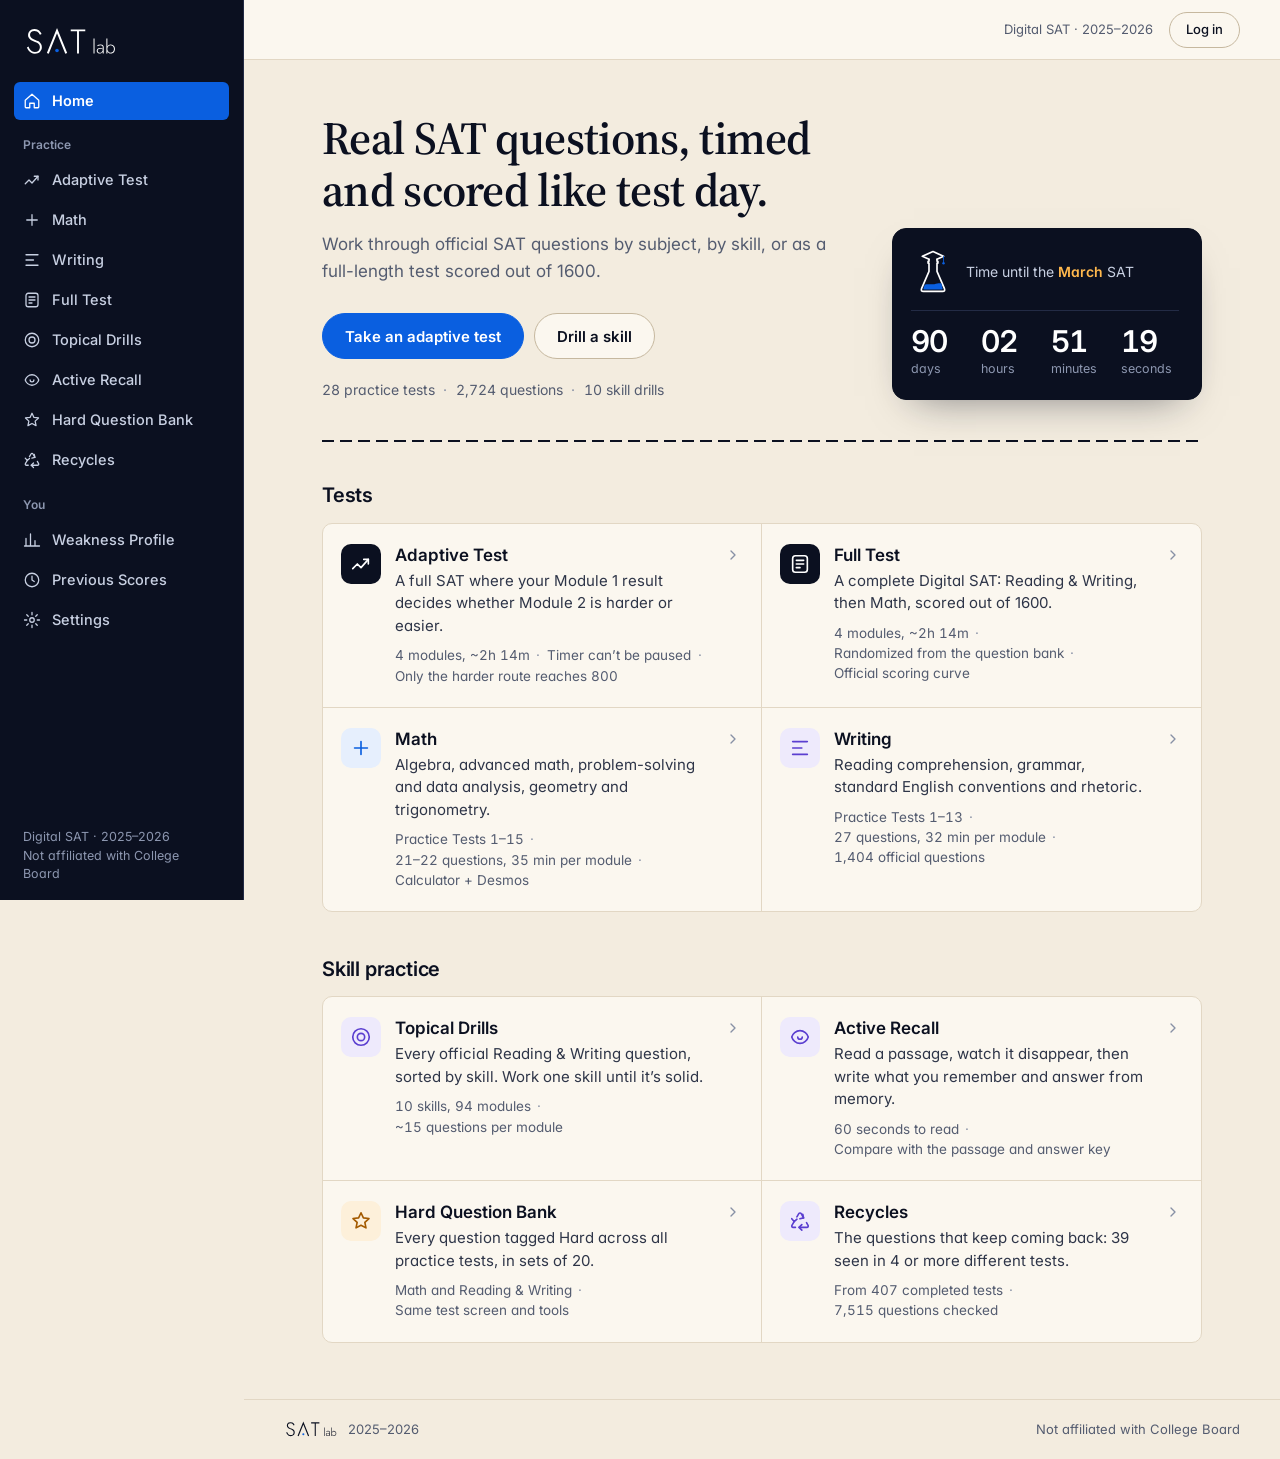
==== commit 66e2e48f: "Warm "soy milk" paper instead of pure white The team found the white pages too harsh to look at ("to" ====
--- a/index.html
+++ b/index.html
@@ -24,7 +24,7 @@
     html, body { min-height:100vh; -webkit-font-smoothing:antialiased; }
     /* everything else: theme.css (shared) and home.css (this page) */
   </style>
-  <link rel="stylesheet" href="theme.css?v=7" />
+  <link rel="stylesheet" href="theme.css?v=8" />
   <link rel="stylesheet" href="home.css?v=6" />
 </head>
 <body class="site-index">
--- a/theme.css
+++ b/theme.css
@@ -15,8 +15,8 @@
 :root:where(:not(:has(body.exam))) {
   /* SATLab brand: navy ink and the blue of the A's dot and the flask's liquid */
   --brand-navy:#0B1020; --brand-blue:#0A5FE0;
-  --ground:#F4F7FC; --paper:#ffffff; --ink:#0B1020; --ink-2:#2E3548; --muted:#545C70; --faint:#8790A5;
-  --line:#DCE3EE; --line-strong:#B3BDCF; --band:#EEF3FB; --rule:#0B1020; --choice:#3A4152;
+  --ground:#F3ECDF; --paper:#FBF7EF; --ink:#0B1020; --ink-2:#2E3548; --muted:#545C70; --faint:#8790A5;
+  --line:#E2D7C4; --line-strong:#C6B89F; --band:#EEE6D6; --rule:#0B1020; --choice:#3A4152;
   --accent:#0A5FE0; --accent-hover:#0849B0; --accent-soft:#E6EFFD; --accent-ink:#0849B0; --on-accent:#ffffff;
   /* the shell: sidebar on desktop, header on phones */
   --shell:#0B1020; --shell-2:#161D33; --shell-line:#232B45; --shell-line-strong:#3A4466; --shell-text:#C8D0E2; --shell-muted:#8D97B0; --shell-strong:#ffffff;
@@ -66,8 +66,8 @@
 
 /* tester.html (a sample module that is not body.exam) keeps the pre-brand palette, so it looks exactly as before */
 :root:has(.tester-badge) {
-  --ground:#ffffff; --paper:#ffffff; --ink:#1d1d1f; --ink-2:#3a3d44; --muted:#5b5f66; --faint:#8b9099;
-  --line:#dcdee3; --line-strong:#b8bcc4; --band:#f5f6f8; --rule:#2b2b2b; --choice:#4a4a4a;
+  --ground:#FAF6EE; --paper:#FDFAF4; --ink:#1d1d1f; --ink-2:#3a3d44; --muted:#5b5f66; --faint:#8b9099;
+  --line:#DDD3C2; --line-strong:#BFB29C; --band:#F1EBDF; --rule:#2b2b2b; --choice:#4a4a4a;
   --accent:#3046c5; --accent-hover:#23379f; --accent-soft:#eceffc; --on-accent:#ffffff;
   --ok:#17803d; --ok-soft:#e8f5ec; --bad:#c0392b; --bad-soft:#fcefed; --warn:#a2640a;
   --shadow-sm:0 1px 2px rgba(20,22,28,.06);
@@ -378,8 +378,8 @@
    ═══════════════════════════════════════════════════════════ */
 :root:where(:has(body.exam)){
   --black:#0b1f44; --gray-dark:#344054; --gray-mid:#667085; --gray-light:#b4bccb;
-  --gray-border:#e3e8f0; --gray-bg:#edf1f7; --white:#f2f6fc;
-  --card:#ffffff;
+  --gray-border:#E5DCCB; --gray-bg:#EFE8DA; --white:#F7F2E8;
+  --card:#FCF9F3;
   --correct:#1f8a4c; --incorrect:#d1493b; --warn:#b9862b;
   --answer-hover:#eef3fa; --answer-selected:#101828; --answer-selected-text:#ffffff;
   --gold:#1c5fd4; --gold-2:#6f9cf0; --gold-deep:#154aa8;
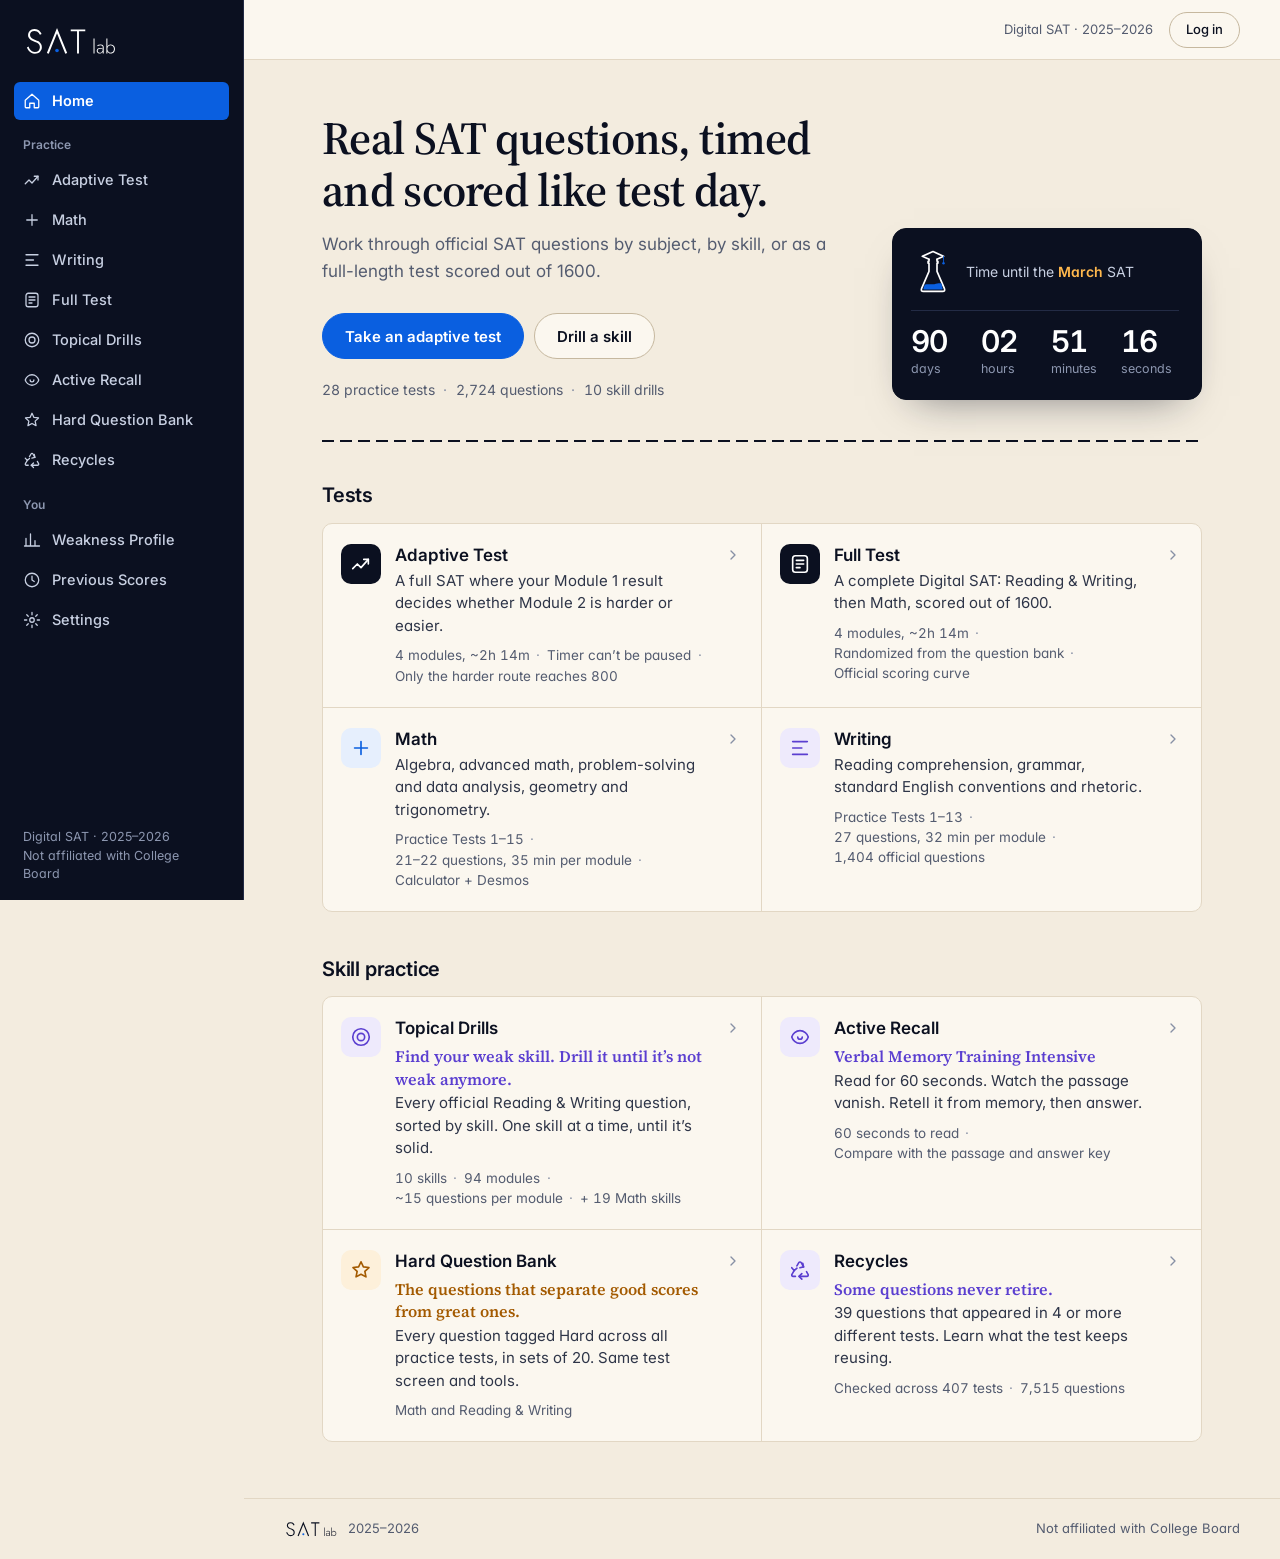
==== commit aa913158: "Hook copy for practice sections; Math topical drills - Home cards and section pages use the team's n" ====
--- a/index.html
+++ b/index.html
@@ -24,8 +24,8 @@
     html, body { min-height:100vh; -webkit-font-smoothing:antialiased; }
     /* everything else: theme.css (shared) and home.css (this page) */
   </style>
-  <link rel="stylesheet" href="theme.css?v=8" />
-  <link rel="stylesheet" href="home.css?v=6" />
+  <link rel="stylesheet" href="theme.css?v=9" />
+  <link rel="stylesheet" href="home.css?v=7" />
 </head>
 <body class="site-index">
 
@@ -120,26 +120,30 @@
       <li><a class="area" data-cat="rw" href="#drills" onclick="show('drills');return false;">
         <svg viewBox="0 0 24 24" aria-hidden="true"><circle cx="12" cy="12" r="9"/><circle cx="12" cy="12" r="4"/></svg>
         <span class="area-name">Topical Drills</span><span class="test-arrow" aria-hidden="true"></span>
-        <span class="area-desc">Every official Reading &amp; Writing question, sorted by skill. Work one skill until it’s solid.</span>
-        <ul class="area-facts"><li>10 skills, 94 modules</li><li>~15 questions per module</li></ul>
+        <span class="area-hook">Find your weak skill. Drill it until it’s not weak anymore.</span>
+        <span class="area-desc">Every official Reading &amp; Writing question, sorted by skill. One skill at a time, until it’s solid.</span>
+        <ul class="area-facts"><li>10 skills</li><li>94 modules</li><li>~15 questions per module</li><li>+ 19 Math skills</li></ul>
       </a></li>
       <li><a class="area" data-cat="rw" href="#recall" onclick="show('recall');return false;">
         <svg viewBox="0 0 24 24" aria-hidden="true"><path d="M12 5c-4.5 0-8 3.6-9 7 1 3.4 4.5 7 9 7s8-3.6 9-7c-1-3.4-4.5-7-9-7z"/><path d="M9.5 12a2.5 2.5 0 1 0 5 0"/></svg>
         <span class="area-name">Active Recall</span><span class="test-arrow" aria-hidden="true"></span>
-        <span class="area-desc">Read a passage, watch it disappear, then write what you remember and answer from memory.</span>
+        <span class="area-hook">Verbal Memory Training Intensive</span>
+        <span class="area-desc">Read for 60 seconds. Watch the passage vanish. Retell it from memory, then answer.</span>
         <ul class="area-facts"><li>60 seconds to read</li><li>Compare with the passage and answer key</li></ul>
       </a></li>
       <li><a class="area" data-cat="hard" href="#hard" onclick="show('hard');return false;">
         <svg viewBox="0 0 24 24" aria-hidden="true"><path d="M12 3l2.6 5.6 6.1.7-4.5 4.2 1.2 6L12 16.6 6.6 19.5l1.2-6L3.3 9.3l6.1-.7z"/></svg>
         <span class="area-name">Hard Question Bank</span><span class="test-arrow" aria-hidden="true"></span>
-        <span class="area-desc">Every question tagged Hard across all practice tests, in sets of 20.</span>
-        <ul class="area-facts"><li>Math and Reading &amp; Writing</li><li>Same test screen and tools</li></ul>
+        <span class="area-hook">The questions that separate good scores from great ones.</span>
+        <span class="area-desc">Every question tagged Hard across all practice tests, in sets of 20. Same test screen and tools.</span>
+        <ul class="area-facts"><li>Math and Reading &amp; Writing</li></ul>
       </a></li>
       <li><a class="area" data-cat="rw" href="#recycles" onclick="show('recycles');return false;">
         <svg viewBox="0 0 24 24" aria-hidden="true"><path d="M7 19H4.5a1.5 1.5 0 0 1-1.3-2.25L5.6 12.6"/><path d="M11 19h8.5a1.5 1.5 0 0 0 1.3-2.25l-1.7-2.95"/><path d="M14 16l-3 3 3 3"/><path d="M8.6 7.5 10.7 4a1.5 1.5 0 0 1 2.6 0l2.6 4.5"/><path d="M15 4.6l.9 4-4 .9"/><path d="M3 9.5l2.6 3.1 3.1-2.6"/></svg>
         <span class="area-name">Recycles</span><span class="test-arrow" aria-hidden="true"></span>
-        <span class="area-desc">The questions that keep coming back: 39 seen in 4 or more different tests.</span>
-        <ul class="area-facts"><li>From 407 completed tests</li><li>7,515 questions checked</li></ul>
+        <span class="area-hook">Some questions never retire.</span>
+        <span class="area-desc">39 questions that appeared in 4 or more different tests. Learn what the test keeps reusing.</span>
+        <ul class="area-facts"><li>Checked across 407 tests</li><li>7,515 questions</li></ul>
       </a></li>
     </ul>
   </section>
@@ -217,6 +221,7 @@
   </header>
   <div class="subj-hero">
     <h1 class="subj-title">Active Recall</h1>
+    <p class="subj-hook" data-cat="rw">Verbal Memory Training Intensive</p>
     <div class="subj-meta">Read each passage for 60 seconds. Then it disappears: write what you remember and answer the question from memory, then compare with the original. Builds the habit of really taking in what you read.</div>
   </div>
   <div class="tests-section" id="recall-sets"></div>
@@ -234,6 +239,7 @@
   </header>
   <div class="subj-hero">
     <h1 class="subj-title">Hard Question Bank</h1>
+    <p class="subj-hook" data-cat="hard">The questions that separate good scores from great ones.</p>
     <div class="subj-meta">Every question tagged <b>Hard</b> across all practice tests, gathered into sets of 20.</div>
     <div class="hb-stats" id="hb-stats"></div>
   </div>
@@ -252,6 +258,7 @@
   </header>
   <div class="subj-hero">
     <h1 class="subj-title">Recycles</h1>
+    <p class="subj-hook" data-cat="rw">Some questions never retire.</p>
     <div class="subj-meta">Questions that came up again and again. Out of 407 completed tests (7,515 questions), these 39 appeared in 4 or more different tests — all of them Reading &amp; Writing; no Math question appeared more than 3 times. Set 2 adds the 17 questions from the team’s recycle doc (two of them are already in set 1).</div>
     <div class="hb-stats" id="rc-stats"></div>
   </div>
@@ -290,7 +297,8 @@
   </header>
   <div class="subj-hero">
     <h1 class="subj-title">Topical Drills</h1>
-    <div class="subj-meta">Every official Reading &amp; Writing question, sorted by skill into modules of about 15 questions. Pick a skill to drill it.</div>
+    <p class="subj-hook" data-cat="rw">Find your weak skill. Drill it until it’s not weak anymore.</p>
+    <div class="subj-meta">Every official question, Reading &amp; Writing and Math, sorted by skill into sets of about 15. Pick a skill to drill it.</div>
   </div>
   <div class="tests-section" id="drills-section"></div>
   <footer class="site-footer"><div class="footer-copy"><img class="wm on-light" src="brand/satlab-wordmark.svg" alt="SATLab" width="54" height="17" /><img class="wm on-dark" src="brand/satlab-wordmark-white.svg" alt="SATLab" width="54" height="17" /><span>2025–2026</span></div><div class="footer-note">Not affiliated with College Board</div></footer>
@@ -554,8 +562,48 @@
       desc:"Apply correct sentence boundaries — commas, semicolons, and periods." },
     { domain:"Standard English Conventions", skill:"Form, Structure, and Sense", slug:"form-structure-and-sense",   total:160, sizes:[15,15,15,15,15,15,14,14,14,14,14],
       desc:"Apply correct grammar — verb agreement, pronouns, and modifiers." },
+    // Math (math:true): built by mathdrills.js from math_modules.js; these counts must match it.
+    { math:true, domain:"Algebra", skill:"Linear Equations in One Variable", slug:"linear-equations-in-one-variable", total:97, sizes:[17,16,16,16,16,16],
+      desc:"Solve for x: one equation, one unknown." },
+    { math:true, domain:"Algebra", skill:"Linear Functions", slug:"linear-functions", total:146, sizes:[15,15,15,15,15,15,14,14,14,14],
+      desc:"Read slope and intercept from equations, tables and graphs." },
+    { math:true, domain:"Algebra", skill:"Linear Equations in Two Variables", slug:"linear-equations-in-two-variables", total:95, sizes:[16,16,16,16,16,15],
+      desc:"Write and interpret equations like ax + by = c." },
+    { math:true, domain:"Algebra", skill:"Systems of Linear Equations", slug:"systems-of-two-linear-equations-in-two-variables", total:98, sizes:[14,14,14,14,14,14,14],
+      desc:"Solve two equations at once, and spot when there are no or infinite solutions." },
+    { math:true, domain:"Algebra", skill:"Linear Inequalities", slug:"linear-inequalities-in-one-or-two-variables", total:55, sizes:[14,14,14,13],
+      desc:"Set up and solve inequalities, and read their graphs." },
+    { math:true, domain:"Advanced Math", skill:"Equivalent Expressions", slug:"equivalent-expressions", total:121, sizes:[16,15,15,15,15,15,15,15],
+      desc:"Rewrite, factor and expand expressions." },
+    { math:true, domain:"Advanced Math", skill:"Nonlinear Equations and Systems", slug:"nonlinear-equations-in-one-variable-and-systems-of-equations-in-two-variables", total:128, sizes:[15,15,14,14,14,14,14,14,14],
+      desc:"Quadratics, radicals, rational equations and nonlinear systems." },
+    { math:true, domain:"Advanced Math", skill:"Nonlinear Functions", slug:"nonlinear-functions", total:209, sizes:[15,15,15,15,15,15,15,15,15,15,15,15,15,14],
+      desc:"Quadratic and exponential functions and their graphs." },
+    { math:true, domain:"Problem-Solving and Data Analysis", skill:"Ratios, Rates, and Units", slug:"ratios-rates-proportional-relationships-and-units", total:53, sizes:[14,13,13,13],
+      desc:"Proportions, unit rates and unit conversions." },
+    { math:true, domain:"Problem-Solving and Data Analysis", skill:"Percentages", slug:"percentages", total:43, sizes:[15,14,14],
+      desc:"Percent of, percent change, and repeated percent change." },
+    { math:true, domain:"Problem-Solving and Data Analysis", skill:"One-Variable Data", slug:"one-variable-data-distributions-and-measures-of-center-and-spread", total:45, sizes:[15,15,15],
+      desc:"Mean, median, range and standard deviation." },
+    { math:true, domain:"Problem-Solving and Data Analysis", skill:"Two-Variable Data and Scatterplots", slug:"two-variable-data-models-and-scatterplots", total:33, sizes:[17,16],
+      desc:"Lines of best fit and what a model predicts." },
+    { math:true, domain:"Problem-Solving and Data Analysis", skill:"Probability", slug:"probability-and-conditional-probability", total:32, sizes:[16,16],
+      desc:"Probability and conditional probability from tables." },
+    { math:true, domain:"Problem-Solving and Data Analysis", skill:"Sample Statistics and Margin of Error", slug:"inference-from-sample-statistics-and-margin-of-error", total:23, sizes:[12,11],
+      desc:"What a sample says about a population." },
+    { math:true, domain:"Problem-Solving and Data Analysis", skill:"Statistical Claims", slug:"evaluating-statistical-claims-observational-studies-and-experiments", total:5, sizes:[5],
+      desc:"What a study can and can’t conclude." },
+    { math:true, domain:"Geometry and Trigonometry", skill:"Area and Volume", slug:"area-and-volume", total:39, sizes:[13,13,13],
+      desc:"Areas, surface areas and volumes of shapes and solids." },
+    { math:true, domain:"Geometry and Trigonometry", skill:"Lines, Angles, and Triangles", slug:"lines-angles-and-triangles", total:39, sizes:[13,13,13],
+      desc:"Angle rules, similar triangles and congruence." },
+    { math:true, domain:"Geometry and Trigonometry", skill:"Right Triangles and Trigonometry", slug:"right-triangles-and-trigonometry", total:20, sizes:[20],
+      desc:"Pythagorean theorem, special triangles, sine and cosine." },
+    { math:true, domain:"Geometry and Trigonometry", skill:"Circles", slug:"circles", total:18, sizes:[18],
+      desc:"Arcs, sectors, radians and circle equations." },
   ];
   const DOMAIN_ORDER_RW = ['Information and Ideas','Craft and Structure','Expression of Ideas','Standard English Conventions'];
+  const DOMAIN_ORDER_MATH = ['Algebra','Advanced Math','Problem-Solving and Data Analysis','Geometry and Trigonometry'];
 
   // Recycles: questions from recyclebank.js. Set 1 appeared in 4+ different tests; set 2 comes from the team's recycle doc.
   (function renderRecycles(){
@@ -616,18 +664,23 @@
   // Build topic list, grouped by domain
   (function renderDrillTopics(){
     let html = '';
-    DOMAIN_ORDER_RW.forEach(domain => {
-      const topics = DRILL_TOPICS.filter(t => t.domain === domain);
-      if (!topics.length) return;
-      html += `<h2 class="sec-label">${domain}</h2><div class="tests-list">`;
-      topics.forEach(t => {
-        html += `<div class="test-row" onclick="showDrillMods('${t.slug}')">
-          <div class="test-info"><div class="test-name">${t.skill}</div><div class="test-detail">${t.desc} ${t.sizes.length} modules, ${t.total} questions.</div></div>
-          <div class="test-right"><div class="test-arrow" aria-hidden="true"></div></div>
-        </div>`;
+    const group = (title, cat, order) => {
+      html += `<h2 class="drill-group" data-cat="${cat}">${title}</h2>`;
+      order.forEach(domain => {
+        const topics = DRILL_TOPICS.filter(t => t.domain === domain);
+        if (!topics.length) return;
+        html += `<h3 class="sec-label">${domain}</h3><div class="tests-list">`;
+        topics.forEach(t => {
+          html += `<div class="test-row" onclick="showDrillMods('${t.slug}')">
+            <div class="test-info"><div class="test-name">${t.skill}</div><div class="test-detail">${t.desc} ${t.sizes.length} ${t.sizes.length === 1 ? 'set' : 'sets'}, ${t.total} questions.</div></div>
+            <div class="test-right"><div class="test-arrow" aria-hidden="true"></div></div>
+          </div>`;
+        });
+        html += `</div>`;
       });
-      html += `</div>`;
-    });
+    };
+    group('Reading &amp; Writing', 'rw', DOMAIN_ORDER_RW);
+    group('Math', 'math', DOMAIN_ORDER_MATH);
     document.getElementById('drills-section').innerHTML = html;
   })();
 
@@ -638,13 +691,14 @@
     if (!curDrillTopic) return;
     document.getElementById('dm-bc-topic').textContent = curDrillTopic.skill;
     document.getElementById('dm-title').textContent = curDrillTopic.skill;
-    document.getElementById('dm-sub').textContent = `${curDrillTopic.domain} · ${curDrillTopic.sizes.length} modules · ${curDrillTopic.total} questions. ${curDrillTopic.desc}`;
+    const isMath = !!curDrillTopic.math;
+    document.getElementById('dm-sub').textContent = `${isMath ? 'Math · ' : ''}${curDrillTopic.domain} · ${curDrillTopic.sizes.length} ${curDrillTopic.sizes.length === 1 ? 'set' : 'sets'} · ${curDrillTopic.total} questions. ${curDrillTopic.desc}`;
     document.getElementById('dm-grid').innerHTML = curDrillTopic.sizes.map((size, idx) => {
       const m = idx + 1;
-      const mins = Math.round(size * 32 / 27);
+      const mins = Math.max(1, Math.round(size * (isMath ? 35 / 22 : 32 / 27)));
       return `<div class="mod-card" onclick="launchDrill(${m})">
         <div class="mod-card-top"><div class="mod-arrow" aria-hidden="true"></div></div>
-        <div class="mod-card-name">Module ${m}</div>
+        <div class="mod-card-name">${isMath ? 'Set' : 'Module'} ${m}</div>
         <div class="mod-card-detail">${size} questions · ~${mins} min</div>
         <div class="chips"><span class="chip">${curDrillTopic.skill}</span></div>
       </div>`;
@@ -653,6 +707,11 @@
   }
 
   function launchDrill(mod) {
+    if (curDrillTopic.math) {
+      const p = new URLSearchParams({ test: 'drill', topic: curDrillTopic.slug, label: curDrillTopic.skill, module: mod });
+      window.location.href = 'math.html?' + p.toString();
+      return;
+    }
     const p = new URLSearchParams({ topic: curDrillTopic.slug, label: curDrillTopic.skill, module: mod });
     window.location.href = 'drill.html?' + p.toString();
   }
@@ -726,6 +785,8 @@
     'Information & Ideas': 'Information and Ideas',
     'Craft & Structure': 'Craft and Structure',
     'Expression of Ideas': 'Expression of Ideas',
+    'PS & Data Analysis': 'Problem-Solving and Data Analysis',
+    'Geometry & Trig': 'Geometry and Trigonometry',
   };
 
   function recoIsDismissed() {
@@ -809,7 +870,8 @@
     document.getElementById('reco-reason').textContent =
       `You're missing the most questions in ${rec.domain.name} (${rec.domain.pct}% correct so far). This drill targets it directly.`;
     const p = new URLSearchParams({ topic: rec.topic.slug, label: rec.topic.skill, module: 1 });
-    document.getElementById('reco-cta').href = 'drill.html?' + p.toString();
+    if (rec.topic.math) p.set('test', 'drill');
+    document.getElementById('reco-cta').href = (rec.topic.math ? 'math.html?' : 'drill.html?') + p.toString();
     setTimeout(() => document.getElementById('reco-popup').classList.add('show'), 900);
   }
 
--- a/theme.css
+++ b/theme.css
@@ -589,3 +589,8 @@
 /* Long test titles stay on one line in the top bar instead of wrapping out of it. */
 :where(body.exam) .top-bar-module, :where(body.exam) .tb-module{ white-space:nowrap; overflow:hidden; text-overflow:ellipsis; min-width:0; }
 :where(body.exam) .top-bar-left{ min-width:0; }
+
+/* Section hook line (index.html section pages) */
+:where(body:not(.exam)) .subj-hook { margin:6px 0 8px; font:600 20px/1.35 var(--font-serif, "Source Serif 4", Georgia, serif); color:var(--cat-rw); }
+:where(body:not(.exam)) .subj-hook[data-cat="math"] { color:var(--cat-math); }
+:where(body:not(.exam)) .subj-hook[data-cat="hard"] { color:var(--warm); }
--- a/home.css
+++ b/home.css
@@ -215,3 +215,17 @@
   .reco-popup { left:1rem; right:1rem; bottom:1rem; max-width:none; }
   .test-right .rc-count { display:none; }
 }
+
+/* Hook lines: one short, coloured line above a section's description. */
+.area-hook { grid-column:2; margin-top:6px; font:600 16px/1.4 var(--font-serif, "Source Serif 4", Georgia, serif); color:var(--cat-rw); }
+.area[data-cat="math"] .area-hook { color:var(--cat-math); }
+.area[data-cat="hard"] .area-hook { color:var(--warm); }
+.area[data-cat="full"] .area-hook { color:var(--cat-full); }
+.area-hook + .area-desc { margin-top:2px; }
+
+/* Topical Drills: the two subject groups */
+.drill-group { margin:2.25rem 0 .25rem; padding-bottom:.5rem; border-bottom:2px solid currentColor; font:600 24px/1.2 var(--font-serif); color:var(--cat-rw); }
+.drill-group[data-cat="math"] { color:var(--cat-math); }
+.drill-group:first-child { margin-top:0; }
+.site-index .tests-section .drill-group + .sec-label { margin-top:1.25rem; }
+.site-index .tests-section .tests-list + .drill-group { margin-top:3.5rem; }
